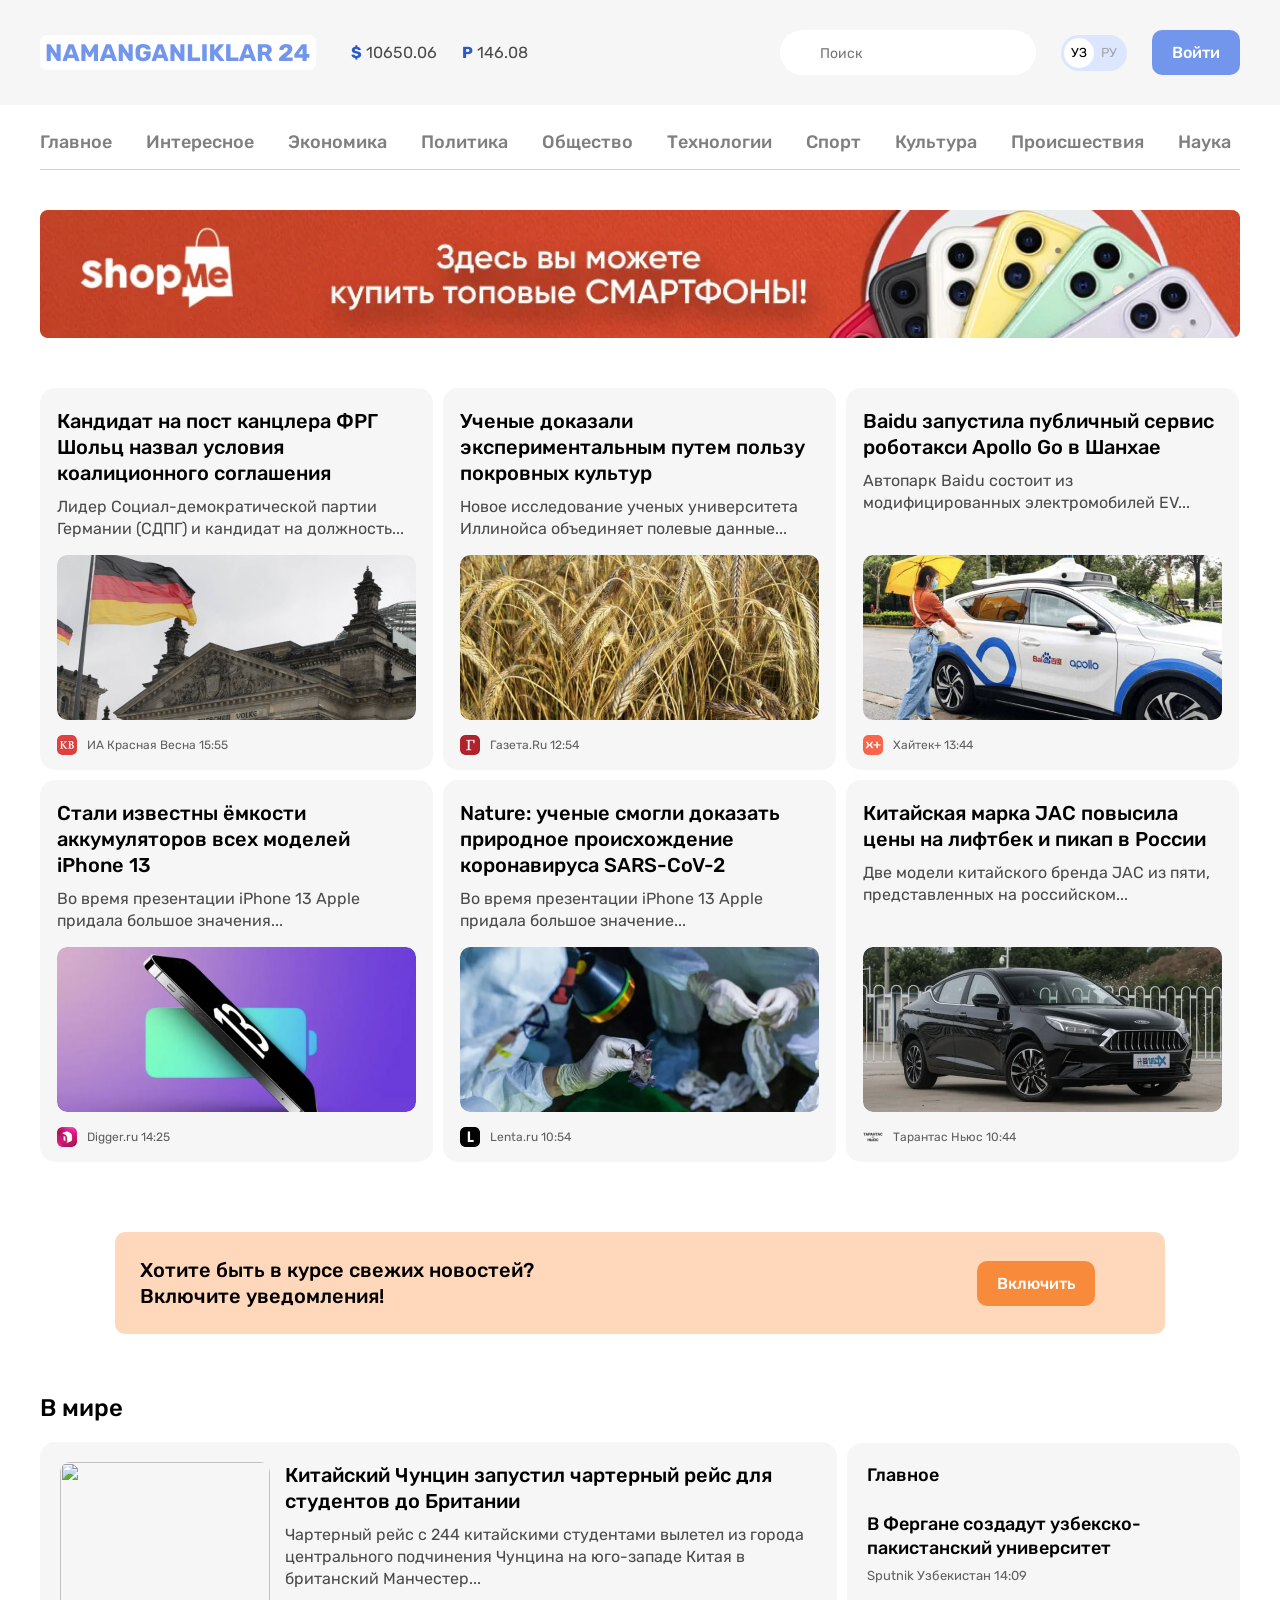
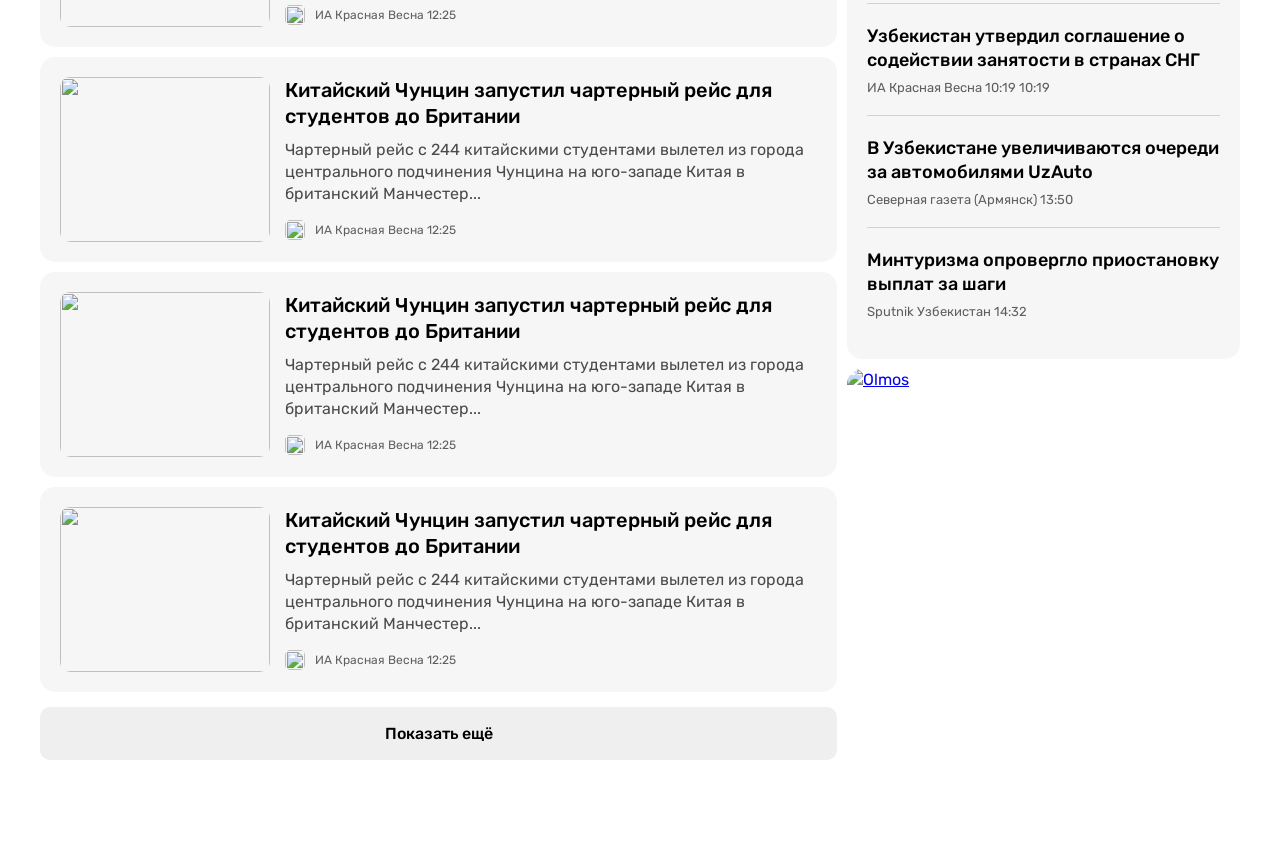
==== index.html @ 5cb39626 "Add nearby finish" ====
<!DOCTYPE html>
<html lang="ru">
<head>
  <meta charset="UTF-8">
  <meta name="viewport" content="width=device-width, initial-scale=1.0">
  <title>NAMANGANLIKLAR-24</title>

<!-- GOOGLE FONTS -->
  <link rel="preconnect" href="https://fonts.googleapis.com">
  <link rel="preconnect" href="https://fonts.gstatic.com" crossorigin>
  <link href="https://fonts.googleapis.com/css2?family=Rubik:ital,wght@0,300..900;1,300..900&display=swap" rel="stylesheet">


<!-- STYLES -->
  <link rel="stylesheet" href="css/normalize.css">
  <link rel="stylesheet" href="css/styles.css">
</head>
<body>
  <!-- SITE-HEADER -->
  <header class="site-header">
    <!-- SITE-HEADER-TOP -->
    <div class="site-header-top">
      <div class="site-header-top-container container ">
        <!-- SITE-HEADER-LOGO -->
        <a class="site-header-logo" href="index-html">
            <img class="site-header-logo-img" src="images/logo-purple.svg" alt="N24 logo" width="264" height="28">
        </a>

        <!-- CURRENCY-RATES -->
        <ul class="currancy-rates">
            <il class="currancy-rates-item">
                <b class="currancy-rates-type">$</b>
                <span class="currancy-rates-value">10650.06</span>
            </il>
            <il class="currancy-rates-item">
                <b class="currancy-rates-type">P</b>
                <span class="currancy-rates-value">146.08</span>
            </il>
        </ul>

        <!-- GLOBAL-SEARCH-FORM -->
        <form class="gloabl-search-form" action="https://echo.htmlacademy.ru" method="GET">
          <input class="gloabl-search-form-input" type="search" name="search" placeholder="Поиск" aria-label="search" required>
        </form>

        <!-- LANG-TOGGLE -->
        <div class="lang-toggle">
            <a class="lang-toggle-link lang-toggle-link-active" href="index.html">УЗ</a>
            <a class="lang-toggle-link" href="index.html/ru">РУ</a>
        </div>

        <!-- SITE-HEADER-AUTH  -->
        <a class="button button-primary" href="#">Войти</a>
      </div>
    </div>

    <div class="container">
      <!-- SITENAV -->
      <nav class="sitenav">
        <ul class="sitenav-list">
          <li class="sitenav-item">
            <a class="sitenav-link" href="#">Главное</a>
          </li>
          <li class="sitenav-item">
            <a class="sitenav-link" href="#" >Интересное</a>
          </li>
          <li class="sitenav-item">
            <a class="sitenav-link" href="#">Экономика</a>
          </li>
          <li class="sitenav-item">
            <a class="sitenav-link" href="#">Политика</a>
          </li>
          <li class="sitenav-item">
            <a class="sitenav-link" href="#">Общество</a>
          </li>
          <li class="sitenav-item">
            <a class="sitenav-link" href="#">Технологии</a>
          </li>
          <li class="sitenav-item">
            <a class="sitenav-link" href="#">Спорт</a>
          </li>
          <li class="sitenav-item">
            <a class="sitenav-link" href="#">Культура</a>
          </li>
          <li class="sitenav-item">
            <a class="sitenav-link" href="#">Происшествия</a>
          </li>
          <li class="sitenav-item">
            <a class="sitenav-link" href="#">Наука</a>
          </li>
        </ul>
      </nav>

      <!-- SITE-HEADER-BANNER -->
      <aside>
        <a class="site-header-banner-link" href="https://olcha.uz" target="_blank">
          <img class="site-header-banner-img" src="images/shopme-banner.jpg" alt="ShopMe banner" width="1200" height="128" srcset="images/shopme-banner.jpg 1x, images/shopme-banner@2x.jpg 2x">
        </a>
      </aside>
    </div>
  </header>

  <!-- MAIN CONTENT -->
  <main class="main-content">
    <div class="container">
      <!-- <h1>Namanganliklar24-сайт новостей</h1> -->

      <!-- TOP-NEWS -->
      <section class="top-news">
      <!-- <h2> топ новосеи </h2> -->
      <!-- NEWS-GRID -->
      <div class="news-grid">
        <!-- NEWS-GRID-ITEM -->
        <article class="news-grid-item article-card">
          <h3 class="article-card-title">
            <a class="article-card-link" href="#"> Кандидат на пост канцлера ФРГ Шольц назвал условия коалиционного соглашения
            </a>
          </h3>
          <p class="article-card-text">Лидер Социал-демократической партии Германии (СДПГ) и кандидат на должность...</p>
          <img class="article-card-img" src="images/germany.jpg" alt="Кандидат на пост канцлера ФРГ Шольц назвал условия коалиционного соглашения" width="360" height="165" srcset="images/germany.jpg 1x, images/germany@2x.jpg 2x">
          <footer class="article-card-footer">
            <img class="article-card-source-icon" src="images/krasnaya-vesna.jpg" alt="" width="20" height="20" srcset="images/krasnaya-vesna.jpg 1x, images/krasnaya-vesna@2x.jpg 2x">
            <div class="article-card-source-time">
              <span class="article-card-source">ИА Красная Весна </span>
              <time datetime="2024-08-17T15:55:00">15:55</time>
            </div>
          </footer>
        </article>
        <!-- NEWS-GRID-ITEM -->
        <article class="news-grid-item article-card">
          <h3 class="article-card-title">
            <a class="article-card-link" href="#"> Ученые доказали экспериментальным путем пользу покровных культур
            </a>
          </h3>
          <p class="article-card-text">Новое исследование ученых университета Иллинойса объединяет полевые данные... </p>
          <img class="article-card-img" src="images/wheat.jpg" alt="Ученые доказали экспериментальным путем пользу покровных культур" width="360" height="165" srcset="images/wheat.jpg 1x, images/wheat@2x.jpg 2x">
          <footer class="article-card-footer">
            <img class="article-card-source-icon" src="images/gazetaru.jpg" alt="" width="20" height="20" srcset="images/gazetaru.jpg 1x, images/gazetaru@2x.jpg 2x">
            <div class="article-card-source-time">
              <span class="article-card-source">Газета.Ru</span>
              <time datetime="2024-08-17T12:54:00">12:54</time>
            </div>
          </footer>
        </article>
        <!-- NEWS-GRID-ITEM -->
        <article class="news-grid-item article-card">
          <h3 class="article-card-title">
            <a class="article-card-link" href="#"> Baidu запустила публичный сервис роботакси Apollo Go в Шанхае
            </a>
          </h3>
          <p class="article-card-text">Автопарк Baidu состоит из модифицированных электромобилей EV... </p>
          <img class="article-card-img" src="images/baidu.jpg" alt="Baidu запустила публичный сервис роботакси Apollo Go в Шанхае" width="360" height="165" srcset="images/baidu.jpg 1x, images/baidu@2x.jpg 2x">
          <footer class="article-card-footer">
            <img class="article-card-source-icon" src="images/hitech-plus.jpg" alt="" width="20" height="20" srcset="images/hitech-plus.jpg 1x, images/hitech-plus@2x.jpg 2x">
            <div class="article-card-source-time">
              <span class="article-card-source">Хайтек+</span>
              <time datetime="2024-08-17T13:44:00">13:44</time>
            </div>
          </footer>
        </article>
        <!-- NEWS-GRID-ITEM -->
        <article class="news-grid-item article-card">
          <h3 class="article-card-title">
            <a class="article-card-link" href="#"> Стали известны ёмкости аккумуляторов всех моделей iPhone 13
            </a>
          </h3>
          <p class="article-card-text">Во время презентации iPhone 13 Apple придала большое значения...</p>
          <img class="article-card-img" src="images/iphone-13.jpg" alt="Стали известны ёмкости аккумуляторов всех моделей iPhone 13" width="360" height="165" srcset="images/iphone-13.jpg 1x, images/iphone-13@2x.jpg 2x">
          <footer class="article-card-footer">
            <img class="article-card-source-icon" src="images/digger-logo.jpg" alt="" width="20" height="20" srcset="images/digger-logo.jpg 1x, images/digger-logo@2x.jpg 2x">
            <div class="article-card-source-time">
              <span class="article-card-source">Digger.ru </span>
              <time datetime="2024-08-17T14:25:00">14:25</time>
            </div>
          </footer>
        </article>
        <article class="news-grid-item article-card">
          <h3 class="article-card-title">
            <a class="article-card-link" href="#"> Nature: ученые смогли доказать природное происхождение коронавируса SARS-CoV-2
            </a>
          </h3>
          <p class="article-card-text">Во время презентации iPhone 13 Apple придала большое значение...</p>
          <img class="article-card-img" src="images/sars-cov-2.jpg" alt=" Nature: ученые смогли доказать природное происхождение коронавируса SARS-CoV-2" width="360" height="165" srcset="images/sars-cov-2.jpg 1x, images/sars-cov-2@2x.jpg 2x">
          <footer class="article-card-footer">
            <img class="article-card-source-icon" src="images/lenta.jpg" alt="" width="20" height="20" srcset="images/lenta.jpg 1x, images/lenta@2x.jpg 2x">
            <div class="article-card-source-time">
              <span class="article-card-source">Lenta.ru </span>
              <time datetime="2024-08-17T10:54:00">10:54</time>
            </div>
          </footer>
        </article>
        <article class="news-grid-item article-card">
          <h3 class="article-card-title">
            <a class="article-card-link" href="#"> Китайская марка JAC повысила цены на лифтбек и пикап в России
            </a>
          </h3>
          <p class="article-card-text">Две модели китайского бренда JAC из пяти, представленных на российском...</p>
          <img class="article-card-img" src="images/jac.jpg" alt="Китайская марка JAC повысила цены на лифтбек и пикап в России" width="360" height="165" srcset="images/jac.jpg 1x, images/jac@2x.jpg 2x">
          <footer class="article-card-footer">
            <img class="article-card-source-icon" src="images/tarantas-news.png" alt="" width="20" height="20" srcset="images/tarantas-news.png 1x, images/tarantas-news@2x.png 2x">
            <div class="article-card-source-time">
              <span class="article-card-source">Тарантас Ньюс </span>
              <time datetime="2024-08-17T10:44:00">10:44</time>
            </div>
          </footer>
        </article>
      </div>
      </section>

      <!-- NOTIFICATION-CTA -->
      <section class="notification-cta">
        <div class="notification-cta-text">Хотите быть в курсе свежих новостей?
          <br>Включите уведомления!
        </div>
        <button class="button button-orange" type="button">Включить</button>
      </section>

      <div class="layout-2-1">
        <div class="layout-2-1-main">
          <section class="global-news">
            <h2 class="global-news-heading">В мире</h2>
            <!-- NEWS-LIST  -->
            <div class="news-list">
              <div class="news-list-item artical-card-horizontal">
                <img class="artical-card-horzontal-img" src="https://via.placeholder.com/210x165" alt="" width="210" height="165">
                <div class="artical-card-horizontal-content">
                  <h3 class="artical-card-horizontal-title">
                    <a class="artical-card-horizontal-link" href="">Китайский Чунцин запустил чартерный рейс для студентов до Британии</a>
                  </h3>
                  <p class="artical-card-horizontal-text">Чартерный рейс с 244 китайскими студентами вылетел из города центрального подчинения Чунцина на юго-западе Китая в британский Манчестер...</p>
                  <footer class="article-card-horizontal-footer">
                    <img class="article-card-horizontal-source-icon" src="https://via.placeholder.com/20" alt="" width="20" height="20">
                    <div class="article-card-horizontal-source-time">
                      <span class="article-card-horizontal-source">ИА Красная Весна</span>
                      <time datetime="2024-08-17T12:25:00">12:25</time>
                    </div>
                  </footer>
                </div>
              </div>
              <div class="news-list-item artical-card-horizontal">
                <img class="artical-card-horzontal-img" src="https://via.placeholder.com/210x165" alt="" width="210" height="165">
                <div class="artical-card-horizontal-content">
                  <h3 class="artical-card-horizontal-title">
                    <a class="artical-card-horizontal-link" href="">Китайский Чунцин запустил чартерный рейс для студентов до Британии</a>
                  </h3>
                  <p class="artical-card-horizontal-text">Чартерный рейс с 244 китайскими студентами вылетел из города центрального подчинения Чунцина на юго-западе Китая в британский Манчестер...</p>
                  <footer class="article-card-horizontal-footer">
                    <img class="article-card-horizontal-source-icon" src="https://via.placeholder.com/20" alt="" width="20" height="20">
                    <div class="article-card-horizontal-source-time">
                      <span class="article-card-horizontal-source">ИА Красная Весна</span>
                      <time datetime="2024-08-17T12:25:00">12:25</time>
                    </div>
                  </footer>
                </div>
              </div>
              <div class="news-list-item artical-card-horizontal">
                <img class="artical-card-horzontal-img" src="https://via.placeholder.com/210x165" alt="" width="210" height="165">
                <div class="artical-card-horizontal-content">
                  <h3 class="artical-card-horizontal-title">
                    <a class="artical-card-horizontal-link" href="">Китайский Чунцин запустил чартерный рейс для студентов до Британии</a>
                  </h3>
                  <p class="artical-card-horizontal-text">Чартерный рейс с 244 китайскими студентами вылетел из города центрального подчинения Чунцина на юго-западе Китая в британский Манчестер...</p>
                  <footer class="article-card-horizontal-footer">
                    <img class="article-card-horizontal-source-icon" src="https://via.placeholder.com/20" alt="" width="20" height="20">
                    <div class="article-card-horizontal-source-time">
                      <span class="article-card-horizontal-source">ИА Красная Весна</span>
                      <time datetime="2024-08-17T12:25:00">12:25</time>
                    </div>
                  </footer>
                </div>
              </div>
              <div class="news-list-item artical-card-horizontal">
                <img class="artical-card-horzontal-img" src="https://via.placeholder.com/210x165" alt="" width="210" height="165">
                <div class="artical-card-horizontal-content">
                  <h3 class="artical-card-horizontal-title">
                    <a class="artical-card-horizontal-link" href="">Китайский Чунцин запустил чартерный рейс для студентов до Британии</a>
                  </h3>
                  <p class="artical-card-horizontal-text">Чартерный рейс с 244 китайскими студентами вылетел из города центрального подчинения Чунцина на юго-западе Китая в британский Манчестер...</p>
                  <footer class="article-card-horizontal-footer">
                    <img class="article-card-horizontal-source-icon" src="https://via.placeholder.com/20" alt="" width="20" height="20">
                    <div class="article-card-horizontal-source-time">
                      <span class="article-card-horizontal-source">ИА Красная Весна</span>
                      <time datetime="2024-08-17T12:25:00">12:25</time>
                    </div>
                  </footer>
                </div>
              </div>
            </div>

              <button class="news-list-more-button button button-block" type="button">Показать ещё</button>
          </section>
        </div>

        <div class="layout-2-1-sidebar">
          <section class="layout-2-1-sidebar-item  sidebar-news-card">
            <h2 class="siedebar-news-card-heading"> Главное </h2>
            <ul class="sidebar-news-card-list">
              <li class="sidebar-news-card-item">
                <h3 class="sidebar-news-card-title">
                  <a class="sidebar-news-card-link" href="#" >В Фергане создадут узбекско-пакистанский университет</a>
                </h3>
                <div class="sidebar-news-card-source-time">
                  <span class="sidebar-news-card-source">Sputnik Узбекистан</span>
                  <time datetime="2024-08-17T14:09:00">14:09</time>
                </div>
              </li>
              <li class="sidebar-news-card-item">
                <h3 class="sidebar-news-card-title">
                  <a class="sidebar-news-card-link" href="#" >Узбекистан утвердил соглашение о содействии занятости в странах СНГ</a>
                </h3>
                <div class="sidebar-news-card-source-time">
                  <span class="sidebar-news-card-source">ИА Красная Весна 10:19</span>
                  <time datetime="2024-08-17T10:19:00"> 10:19</time>
                </div>
              </li>
              <li class="sidebar-news-card-item">
                <h3 class="sidebar-news-card-title">
                  <a class="sidebar-news-card-link" href="#" >В Узбекистане увеличиваются очереди за автомобилями UzAuto</a>
                </h3>
                <div class="sidebar-news-card-source-time">
                  <span class="sidebar-news-card-source">Северная газета (Армянск)</span>
                  <time datetime="2024-08-17T13:50:00">13:50</time>
                </div>
              </li>
              <li class="sidebar-news-card-item">
                <h3 class="sidebar-news-card-title">
                  <a class="sidebar-news-card-link" href="#" >Минтуризма опровергло приостановку выплат за шаги</a>
                </h3>
                <div class="sidebar-news-card-source-time">
                  <span class="sidebar-news-card-source">Sputnik Узбекистан</span>
                  <time datetime="2024-08-17T14:32:00"> 14:32</time>
                </div>
              </li>
            </ul>
          </section>

          <aside class="layout-2-1-sidebar-item sidebar-ad">
            <a class="sidebar-ad-link" href="#" target="_blank">
              <img class="sidebar-ad-img" src="https://via.placeholder.com/393/338" alt="Olmos" width="393" height="338">
            </a>
          </aside>
        </div>
      </div>
    </div>
  </main>

      <!-- FOOTER -->
      <!--  <section class="footer" id="footer">
        <div class="footer-section container">
          <h1 class="footer-logo">NAMANGANLIKLAR 24</h1>
          <div class="footer-contant">
            <h4 class="footer-text">
              Воспроизводство, копирование, использование информации с сайта «NAMANGANLIKLAR24.UZ» возможно только с предварительного письменного разрешения редакции.
            </h4>
            <div class="footer-lists">
              <ul class="footer-list">
                <li class="footer-list-item">Информация о сайте</li>
                <li class="footer-list-item">Напишите нам</li>
                <li class="footer-list-item">Реклама</li>
                <li class="footer-list-item">Прислать новость</li>
              </ul>
              <ul class="footer-list">
                <li class="footer-list-item">Использование материалов</li>
                <li class="footer-list-item">Темы дня</li>
                <li class="footer-list-item">Наша команда</li>
              </ul>
            </div>
          </div>
          <div class="footer-bottom">
            <h3 class="footer-bootom-text">
              Наши <br> социальные сети
            </h3>
            <ul class="footer-socials">
              <li class="footer-social">
                <a href="https://facebook.com" target="_blank">
                  <svg xmlns="http://www.w3.org/2000/svg" width="25" height="25" fill="none"><g clip-path="url(#a)"><path fill="#4267B2" d="M23.62 0H1.379A1.38 1.38 0 0 0 0 1.38v22.241A1.38 1.38 0 0 0 1.38 25h22.24A1.38 1.38 0 0 0 25 23.62V1.379A1.38 1.38 0 0 0 23.62 0Z"/><path fill="#fff" d="M17.26 25v-9.668h3.26l.488-3.784h-3.747v-2.41c0-1.093.303-1.838 1.87-1.838h1.987V3.924c-.345-.046-1.531-.148-2.911-.148-2.88 0-4.853 1.757-4.853 4.987v2.785h-3.247v3.784h3.248V25h3.906Z"/></g><defs><clipPath id="a"><path fill="#fff" d="M0 0h25v25H0z"/></clipPath></defs></svg>
                </a>
              </li>
              <li class="footer-social">
                <a href="">
                  <svg xmlns="http://www.w3.org/2000/svg" width="25" height="25" fill="none"><g clip-path="url(#a)"><path fill="url(#b)" d="M1.562 1.701C-.402 3.741 0 5.91 0 12.495c0 5.469-.954 10.951 4.04 12.242 1.559.4 15.376.4 16.933-.002 2.079-.537 3.77-2.223 4.002-5.164.032-.41.032-13.734-.001-14.153C24.728 2.286 22.8.48 20.259.115 19.677.03 19.56.005 16.573 0 5.976.005 3.653-.466 1.563 1.701Z"/><path fill="#fff" d="M12.498 3.27c-3.782 0-7.374-.337-8.746 3.184-.567 1.454-.484 3.343-.484 6.047 0 2.373-.076 4.603.484 6.046 1.369 3.523 4.99 3.185 8.744 3.185 3.622 0 7.356.377 8.745-3.185.567-1.469.484-3.33.484-6.046 0-3.606.199-5.934-1.55-7.682-1.77-1.771-4.166-1.55-7.681-1.55h.004Zm-.827 1.663c7.89-.012 8.894-.89 8.34 11.295-.197 4.31-3.479 3.836-7.512 3.836-7.354 0-7.566-.21-7.566-7.567 0-7.443.584-7.56 6.738-7.566v.002Zm5.754 1.532a1.107 1.107 0 1 0 0 2.215 1.107 1.107 0 0 0 0-2.215ZM12.498 7.76a4.74 4.74 0 1 0 .001 9.48 4.74 4.74 0 0 0-.001-9.48Zm0 1.664c4.068 0 4.073 6.154 0 6.154-4.067 0-4.073-6.154 0-6.154Z"/></g><defs><linearGradient id="b" x1="1.61" x2="24.845" y1="23.403" y2="3.294" gradientUnits="userSpaceOnUse"><stop stop-color="#FD5"/><stop offset=".5" stop-color="#FF543E"/><stop offset="1" stop-color="#C837AB"/></linearGradient><clipPath id="a"><path fill="#fff" d="M0 0h25v25H0z"/></clipPath></defs></svg>
                </a>
              </li>
              <li class="footer-social">
                <a href="">
                  <svg xmlns="http://www.w3.org/2000/svg" width="25" height="25" fill="none"><g clip-path="url(#a)"><path fill="#039BE5" d="M12.5 25C19.404 25 25 19.404 25 12.5S19.404 0 12.5 0 0 5.596 0 12.5 5.596 25 12.5 25Z"/><path fill="#fff" d="m5.72 12.23 12.052-4.648c.56-.202 1.048.137.866.983l.002-.001-2.053 9.667c-.152.686-.559.852-1.129.53l-3.125-2.304-1.507 1.452c-.167.167-.307.308-.63.308l.222-3.18 5.791-5.233c.252-.222-.056-.347-.388-.126l-7.158 4.506-3.085-.962c-.67-.213-.684-.67.142-.993Z"/></g><defs><clipPath id="a"><path fill="#fff" d="M0 0h25v25H0z"/></clipPath></defs></svg>
                </a>
              </li>
              <li class="footer-social">
                <a href="">
                  <svg xmlns="http://www.w3.org/2000/svg" width="25" height="25" fill="none"><path fill="red" d="M24.485 6.499a3.132 3.132 0 0 0-2.203-2.204C20.325 3.76 12.5 3.76 12.5 3.76s-7.825 0-9.782.515A3.196 3.196 0 0 0 .515 6.499C0 8.455 0 12.512 0 12.512s0 4.077.515 6.013a3.133 3.133 0 0 0 2.203 2.203c1.977.536 9.782.536 9.782.536s7.825 0 9.782-.515a3.132 3.132 0 0 0 2.203-2.203C25 16.588 25 12.532 25 12.532s.02-4.077-.515-6.033Z"/><path fill="#fff" d="m10.004 16.26 6.507-3.747-6.507-3.748v7.495Z"/></svg>
                </a>
              </li>
            </ul>
          </div>
        </div>
      </section>

</body>
</html>
---- css/styles.css ----
/* GLOBAL */
* {
  box-sizing: border-box;
}

html {
  height: 100%;
  scroll-behavior: smooth;
}

body {
  display: flex;
  flex-direction: column;
  height: 100%;
  padding: 0;
  margin: 0;
  font-family: "Rubik", "Open-sans", "Arial", sans-serif;
  font-size: 16px;
  line-height: 22px;
  background-color: #fff;
  color: #4a4a4c;
}

img {
  max-width: 100%;
  height: auto;
}

/* OUTLINE STYLES */
*:focus {
  outline: 2px dashed #7296ec;
  outline-offset: 3px;
}

/*  butTON */
.button {
  display: inline-block;
  padding: 13px 20px;
  border: 0;
  border-radius: 10px;
  font-size: 16px;
  line-height: normal;
  font-weight: 500;
  text-decoration: none;
  text-align: center;
  cursor: pointer;
}

.button:hover {
  opacity: 0.8;
}

.button:active {
  opacity: 0.6;
}

.button-block {
  display: block;
  width: 100%;
}

.button-primary {
  background-color: #7296ec;
  color: #fff;
}

.button-orange {
  background-color: #f78b3b;
  color: #fff;
}


.container {
  width: 100%;
  max-width: 1240px;
  padding-left: 20px;
  padding-right: 20px;
  margin-left: auto;
  margin-right: auto;
}

/* SITE-HEADER */
/* SITE-HEADER-TOP */
.site-header-top {
  padding-top: 30px;
  padding-bottom: 30px;
  background-color: #f6f6f6;
  margin-bottom: 10px;
}
.site-header-top-container {
  display: flex;
  align-items: center;
}
.site-header-logo {
  display: flex;
  padding: 8px 6px;
  margin-right: 35px;
  border-radius: 7px;
  background-color: #fff;
}

.site-header-logo:hover {
  opacity: 0.8;
}

.site-header-logo:active {
  opacity: 0.6;
}


/* CURRANCY-RATES */
.currancy-rates {
  display: flex;
  align-items: center;
  padding: 0;
  margin: 0;
  margin-right: auto;
  list-style: none;
}
.currancy-rates-item:not(:last-child) {
  margin-right: 25px;
}
.currancy-rates-type {
  color: #2959ce;
}

/* GLOBAL-SEARCH-INPUT */
.gloabl-search-form {
  margin-right: 25px;
}

.gloabl-search-form-input {
  padding-top: 15px;
  padding-right: 20px;
  padding-bottom: 13px;
  padding-left: 40px;
  border: 0;
  border-radius: 60px;
  font-size: 14px;
  line-height: normal;
}

/* LANG-TOGGLE */
.lang-toggle {
  display: flex;
  padding: 3px;
  margin-right: 25px;
  border-radius: 39px;
  background-color: #dce6ff;

}
.lang-toggle-link {
  width: 30px;
  height: 30px;
  font-size: 13px;
  line-height: 30px;
  color: #a6a6a6;
  border-radius: 50%;
  text-align: center;
  text-decoration: none;
}
.lang-toggle-link-active {
  background-color: #fff;
  color: #000;
}

/* SITENAV */
.sitenav {
  padding-top: 12px;
  padding-bottom: 12px;
  border-bottom: 1px solid #d1d1d1;
  margin-bottom: 40px;
  font-size: 18px;
  font-weight: 500;
  line-height: normal;
}
.sitenav-list {
  display: flex;
  flex-wrap: wrap;
  align-items: center;
  margin: 0;
  padding: 0;
  list-style: none;
}

.sitenav-item {
  margin-top: 4px;
  margin-bottom: 4px;
}

.sitenav-item:not(:last-child) {
  margin-right: 34px;
}
.sitenav-link {
  display: block;
  color: #7f7f7f;
  text-decoration: none;
}

.sitenav-link:hover {
  color: #7296ec;
}

.sitenav-link:active {
  opacity: 0.6;
}

/* SITE-HEADER-BANNER */
.site-header-banner-link {
  display: flex;
}

/* MAIN-CONTENT */
.main-content {
  flex-grow: 1;
  padding-top: 50px;
  padding-bottom: 100px;
}


/* NEWS-GRID */
.news-grid {
  display: flex;
  flex-wrap: wrap;
  margin-left: -10px;
}

.news-grid-item {
  width: 393px;
  margin-left: 10px;
  margin-bottom: 10px;
  /* display: block; */
}

.article-card {
  display: flex;
  flex-direction: column;
  padding: 20px 17px 15px;
  border-radius: 15px;
  background-color: #f6f6f6;
}

.article-card-title {
  margin-top: 0;
  margin-bottom: 10px;
  font-size: 20px;
  font-weight: 500;
  line-height: 26px;
}

.article-card-link {
  display: inline-block;
  color: #000;
  text-decoration: none;
}

.article-card-link:hover {
  color: #7296ec;
}

.article-card-link:active {
  opacity: 0.6;
}

.article-card-text {
  margin-top: 0;
  margin-bottom: 15px;
}

.article-card-img {
  display: block;
  width: 360px;
  height: 165px;
  margin-top: auto;
  margin-bottom: 15px;
  border-radius: 10px;
  object-fit: cover;
}

.article-card-footer {
  display: flex;
  align-items: center;
}

.article-card-source-icon {
  width: 20px;
  height: 20px;
  margin-right: 10px;
  border-radius: 5px;
}

.article-card-source-time {
  font-size: 12px;
  line-height: normal;
  color: #5e5f61;
}


/* NOTIFICATION-CTA */
.notification-cta {
  display: flex;
  justify-content: space-between;
  align-items: center;
  padding: 25px 70px 25px 25px;
  margin: 60px 75px;
  border-radius: 10px;
  background-color: #ffd7ba;
}

.notification-cta-text {
  font-size: 20px;
  font-weight: 500;
  line-height: 26px;
  color: #000;
}


/* GLOBAL-NEWS */

.global-news-heading {
  margin-top: 0;
  margin-bottom: 20px;
  font-size: 24px;
  line-height: normal;
  font-weight: 500;
  color: #000;
}

.news-list {
  display: flex;
  flex-direction: column;
  margin-bottom: 15px;
}

.news-list-item:not(:last-child) {
  margin-bottom: 10px;
}

/* ARTICLE-CARD-HORIZONTAL */

.artical-card-horizontal {
  display: flex;
  align-items: flex-start;
  background-color: #f6f6f6;
  border-radius: 15px;
  padding: 20px;
}

.artical-card-horzontal-img {
  width: 210px;
  height: 165px;
  margin-right: 15px;
  border-radius: 10px;
  object-fit: cover;
}

.artical-card-horizontal-content {
  flex-grow: 1;
}

.artical-card-horizontal-title {
  margin-top: 0;
  margin-bottom: 10px;
  font-size: 20px;
  line-height: 26px;
  font-weight: 500;
}

.artical-card-horizontal-link {
  display: inline-block;
  color: #000;
  text-decoration: none;
}

.artical-card-horizontal-link:hover {
  color: #7296ec;
}

.artical-card-horizontal-link:active {
  opacity: 0.6;
}

.artical-card-horizontal-text {
  margin-top: 0;
  margin-bottom: 15px;
  font-size: 16px;
  line-height: 22px;
}

.article-card-horizontal-footer {
  display: flex;
  align-items: center;
}

.article-card-horizontal-source-icon {
  width: 20px;
  height: 20px;
  margin-right: 10px;
  border-radius: 5px;
  object-fit: cover;
}

.article-card-horizontal-source-time {
  font-size: 12px;
  line-height: normal;
  color: #5e5f61;
}

.news-list-more-button {
  padding: 17px;
}


/* LAYOUT */
.layout-2-1 {
display: flex;
align-items: flex-start;
}

.layout-2-1-main {
  width: 797px;
  margin-right: 10px;
}

.layout-2-1-sidebar {
  width: 393px;
  margin-top: 49px;
}

.layout-2-1-sidebar-item:not(:last-child) {
  margin-bottom: 10px;
}

/* SIBEBAR-NEWS-CARD */
.sidebar-news-card {
  padding: 20px;
  border-radius: 15px;
  background-color: #f6f6f6;
  color: #000;

  /* width: 393px; */
}

.siedebar-news-card-heading {
  margin-top: 0;
  margin-bottom: 25px;
  font-size: 18px;
  font-weight: 500;
  line-height: 24px;
}

.sidebar-news-card-list {
  padding: 0;
  margin: 0;
  list-style: none;
}

.sidebar-news-card-item {
  padding-bottom: 20px;
  margin-bottom: 20px;
}

.sidebar-news-card-item:first-child {
  padding-top: 0;
}

.sidebar-news-card-item:last-child {
  padding-bottom: 0;
}

.sidebar-news-card-item:not(:last-child) {
  border-bottom: 1px solid #d2d2d2;
}

.sidebar-news-card-title {
  margin-top: 0;
  margin-bottom: 8px;
  font-size: 18px;
  font-weight: 500;
  line-height: 24px;
}

.sidebar-news-card-link {
  display: inline-block;
  color: #000;
  text-decoration: none;
}

.sidebar-news-card-link:hover {
  color: #7296ec;
}

.sidebar-news-card-link:active {
  opacity: 0.6;
}

.sidebar-news-card-source-time {
  font-size: 13px;
  line-height: normal;
  color: #5e5f61;
  /* margin: 0; */
}

/* SIDEBAR-AD */
.sidebar-ad-link {
  display: flex;
}

.sidebar-ad-img {
  width: 393px;
  height: 338px;
  object-fit: cover;
  border-radius: 15px;
}











/* WORLD-INFORMATION */
.world-information-wrapper {
  margin-bottom: 100px;
}

.world-information-wrapper {
  display: flex;
  flex-wrap: wrap;
}




.world-information {
  /* margin-right: 10px; */
  display: flex;
  margin-bottom: 17px;
}










.main-world-list-paragraph {

}

.main-advertising-photo {
  border-radius: 15px;
}

/* FOOTER */
.footer {
  background-color: #7297ef;
}

.footer-section {
  width: 998px;
  color: #fff;
  padding-top: 40px;
  padding-bottom: 40px;
}

.footer-logo {
  font-size: 24px;
  font-weight: bold;
  margin-bottom: 15px;
}

.footer-contant{
  display: flex;
  justify-content: space-between;
  padding-bottom: 30px;
  margin-bottom: 20px;
  border-bottom: 1px solid #cecece;
}

.footer-text {
  font-size: 12px;
  line-height: 1.6;
  width: 229px;
  font-weight: 100;
  margin: 0;
}

.footer-lists {
  display: flex;
  margin: 0;
  padding: 0;
}

.footer-list {
  list-style: none;
  font-size: 16px;
  font-weight: 500;
  margin-top: 0;
  margin-bottom: 0;
  margin-right: 91px;
  padding: 0;
}

.footer-list:last-child {
  margin: 0;
}

.footer-list-item:not(:last-child) {
  margin-bottom: 20px;
}

.footer-bottom {
  display: flex;
  justify-content: space-between;
}

.footer-bootom-text {
  font-size: 18px;
  line-height: 1.3;
  font-weight: 500;
  margin: 0;
}

.footer-socials {
  list-style: none;
  display: flex;
  padding: 0;
  margin: 0;
}

.footer-social:not(:last-child) {
  margin-right: 25px;
}
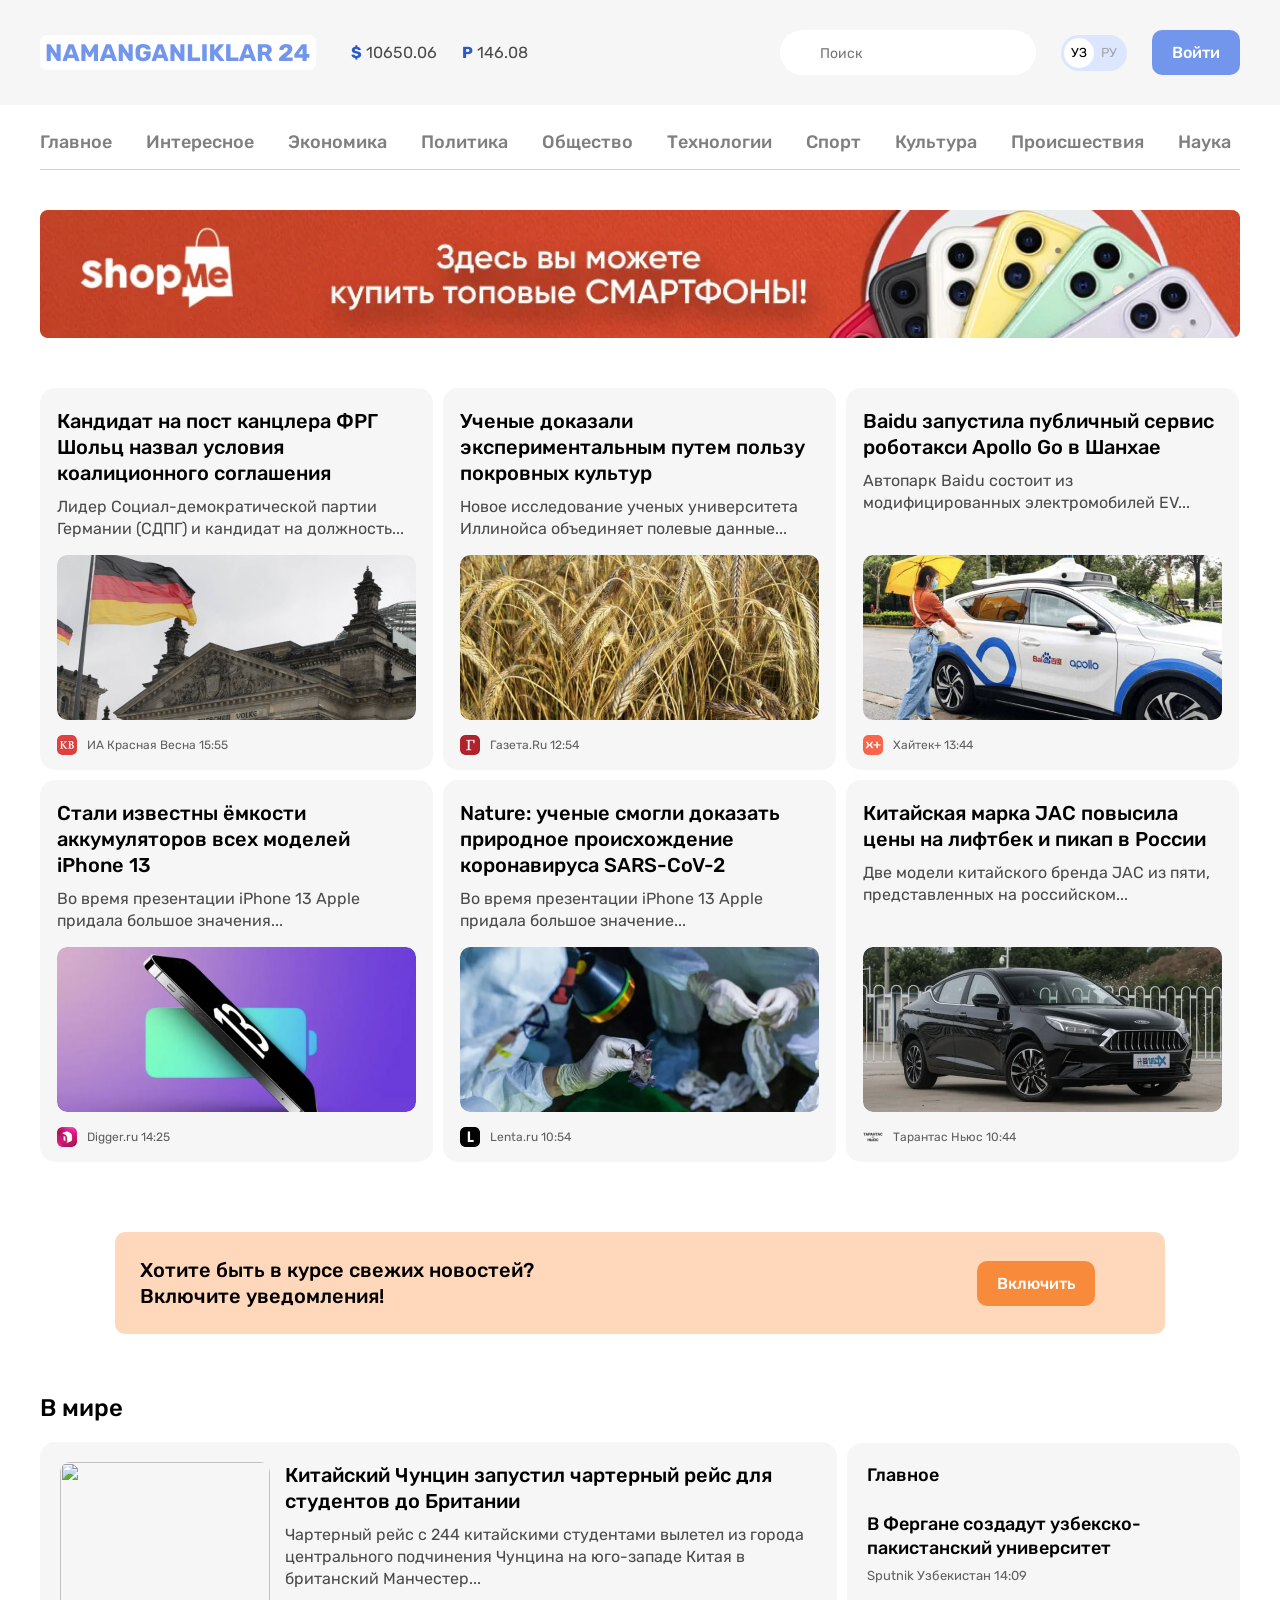
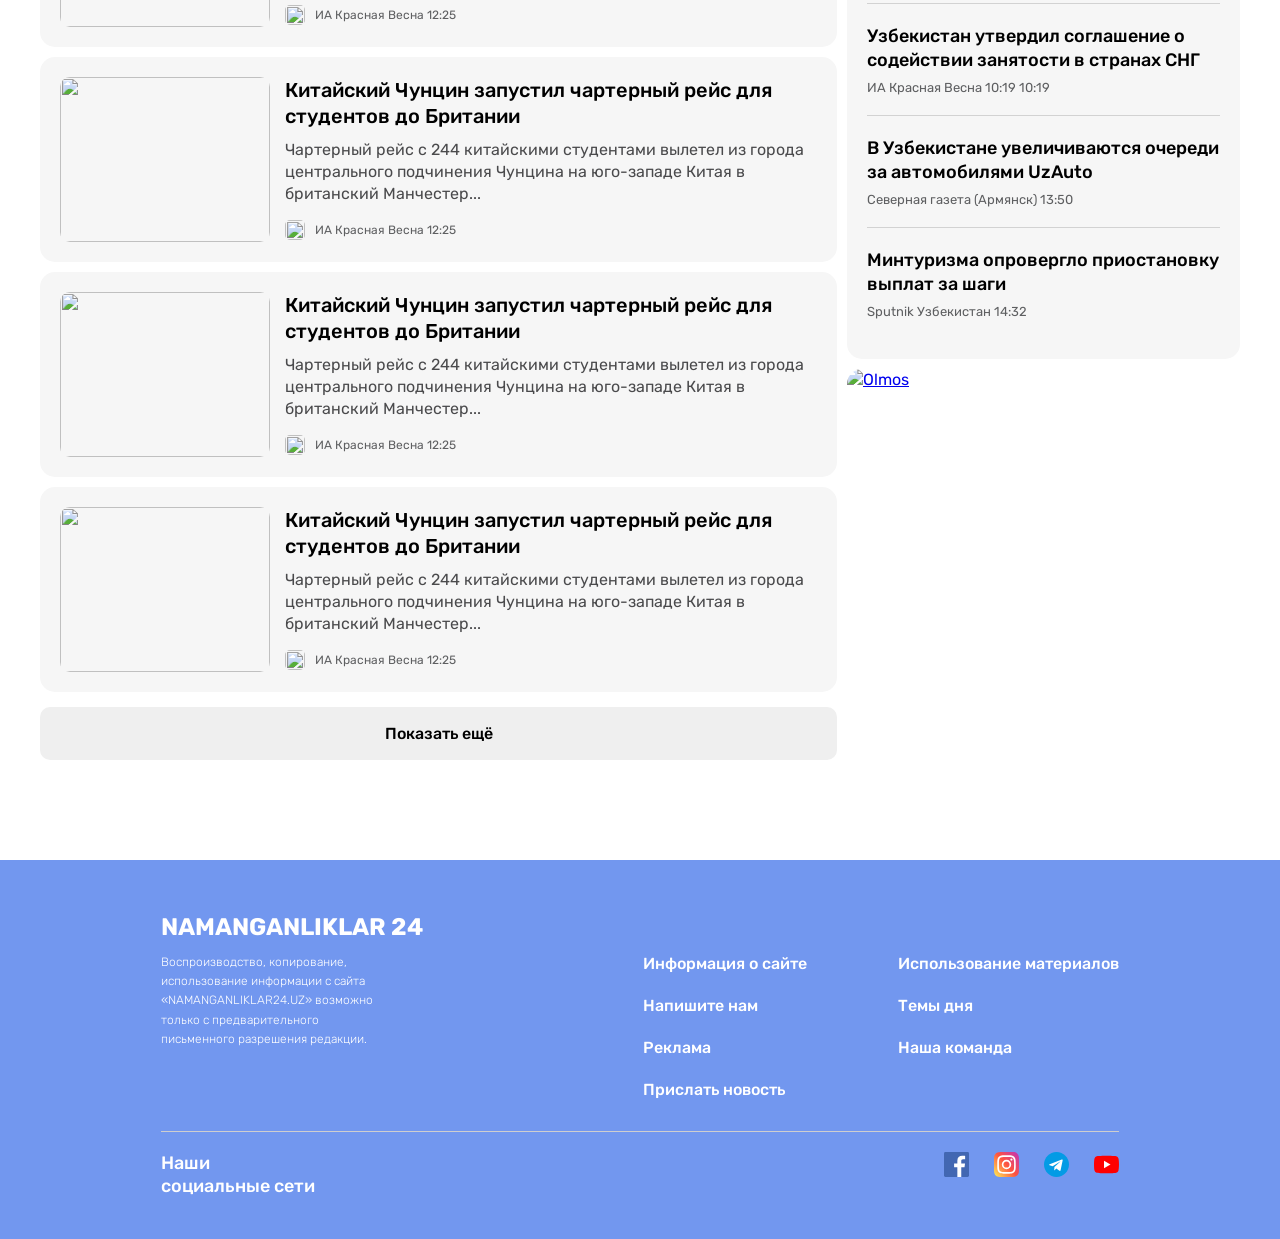
==== commit be6d379f: "Add footer demo" ====
--- a/index.html
+++ b/index.html
@@ -345,7 +345,7 @@
   </main>
 
       <!-- FOOTER -->
-      <!--  <section class="footer" id="footer">
+      <section class="footer" id="footer">
         <div class="footer-section container">
           <h1 class="footer-logo">NAMANGANLIKLAR 24</h1>
           <div class="footer-contant">
--- a/css/styles.css
+++ b/css/styles.css
@@ -316,7 +316,6 @@
 
 
 /* GLOBAL-NEWS */
-
 .global-news-heading {
   margin-top: 0;
   margin-bottom: 20px;
@@ -337,7 +336,6 @@
 }
 
 /* ARTICLE-CARD-HORIZONTAL */
-
 .artical-card-horizontal {
   display: flex;
   align-items: flex-start;
@@ -437,8 +435,6 @@
   border-radius: 15px;
   background-color: #f6f6f6;
   color: #000;
-
-  /* width: 393px; */
 }
 
 .siedebar-news-card-heading {
@@ -523,42 +519,6 @@
 
 
 
-/* WORLD-INFORMATION */
-.world-information-wrapper {
-  margin-bottom: 100px;
-}
-
-.world-information-wrapper {
-  display: flex;
-  flex-wrap: wrap;
-}
-
-
-
-
-.world-information {
-  /* margin-right: 10px; */
-  display: flex;
-  margin-bottom: 17px;
-}
-
-
-
-
-
-
-
-
-
-
-.main-world-list-paragraph {
-
-}
-
-.main-advertising-photo {
-  border-radius: 15px;
-}
-
 /* FOOTER */
 .footer {
   background-color: #7297ef;
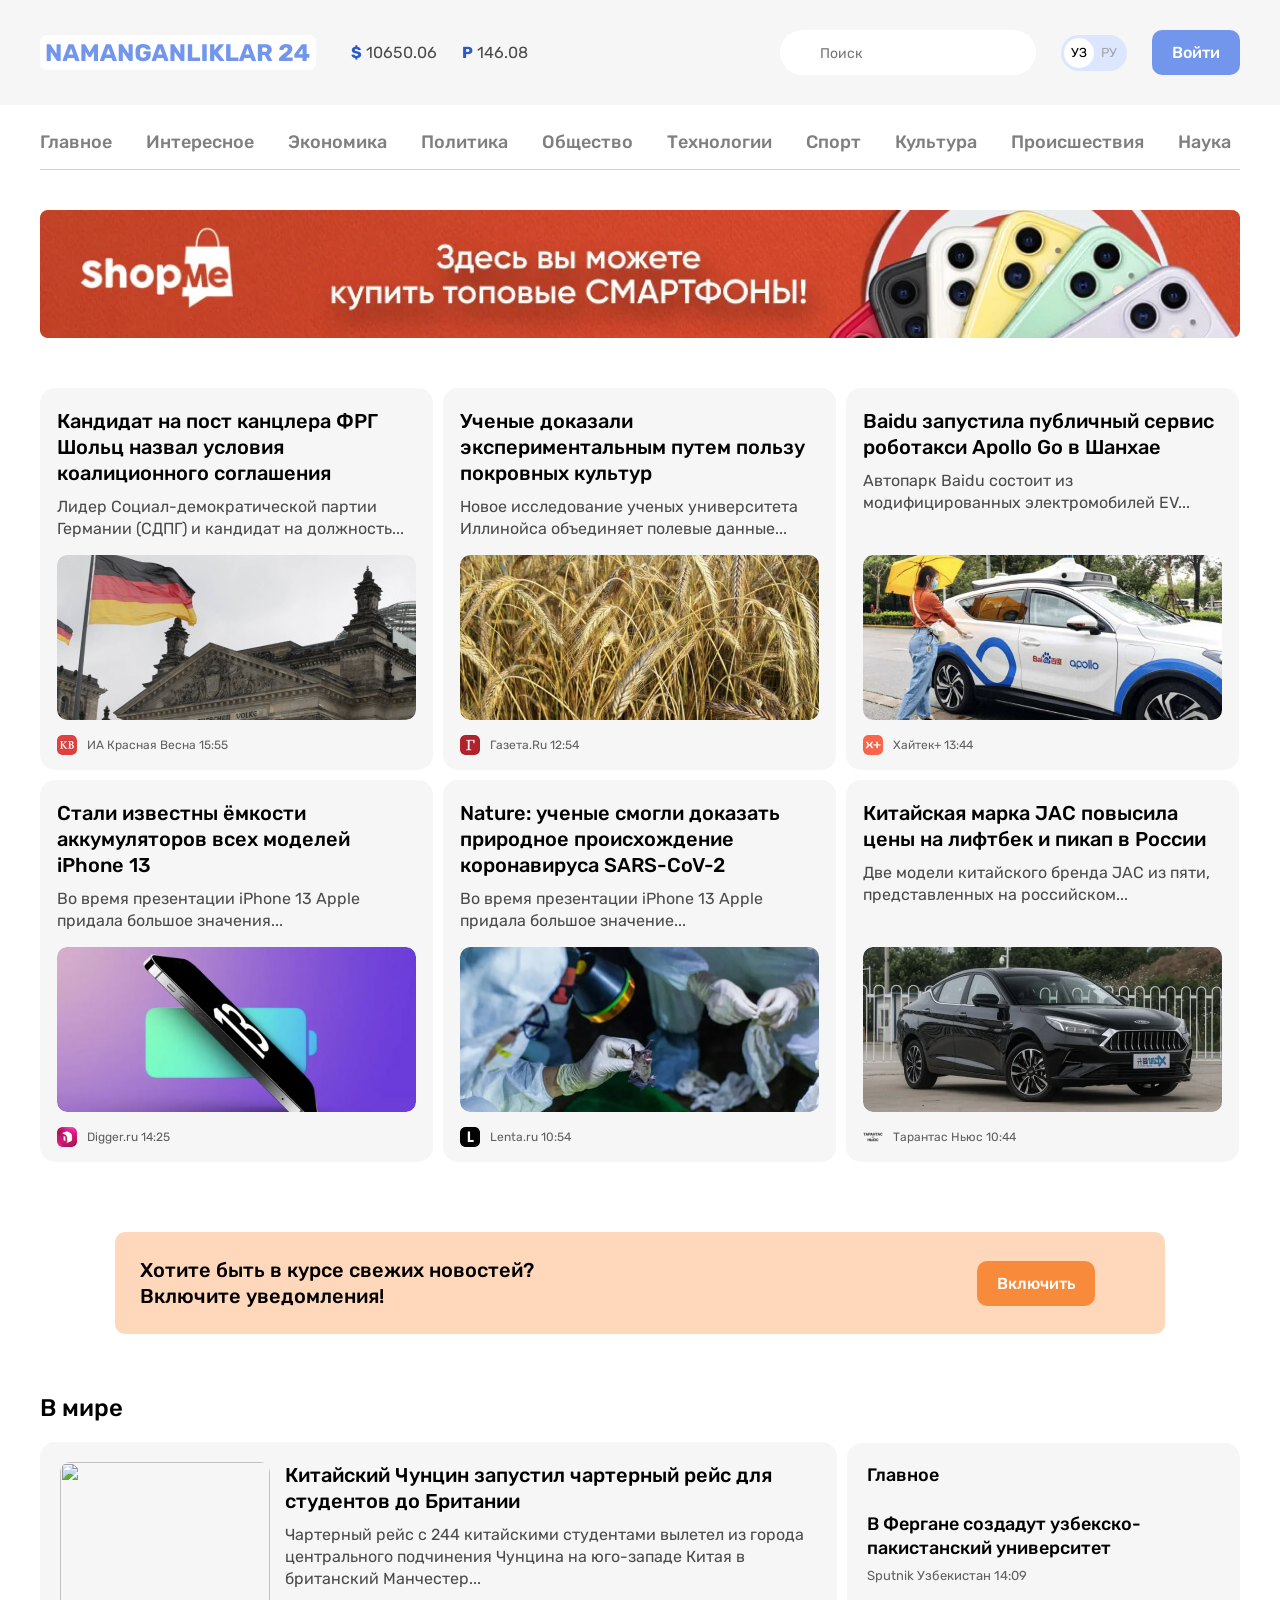
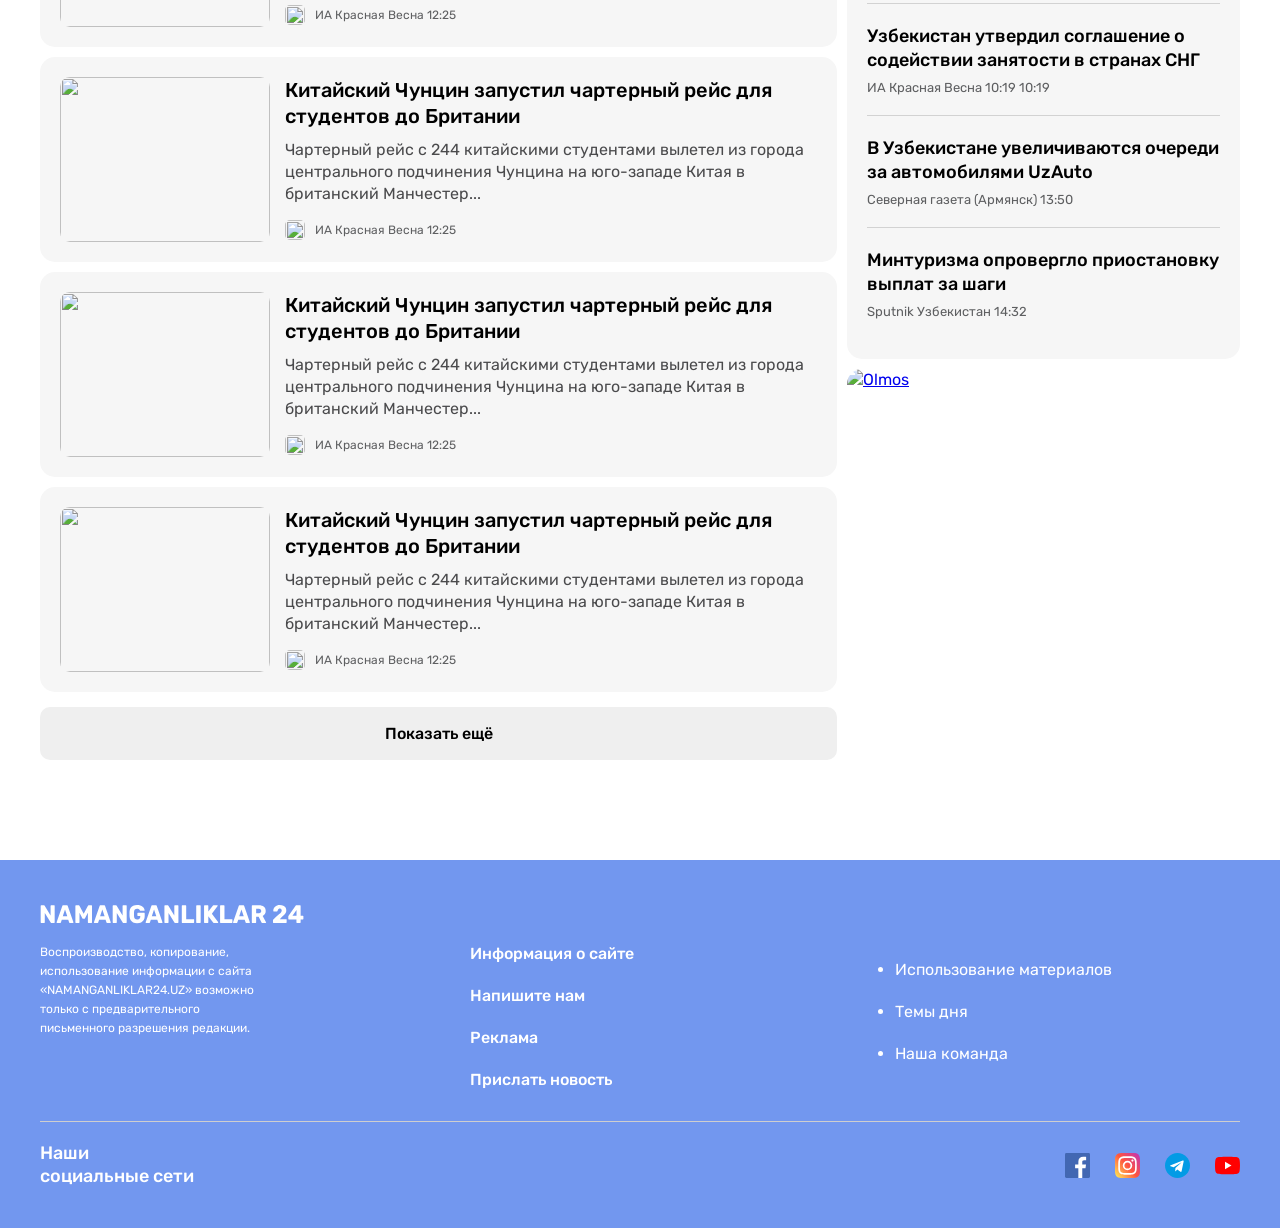
==== commit 47e2305b: "Add site-footer" ====
--- a/index.html
+++ b/index.html
@@ -344,57 +344,76 @@
     </div>
   </main>
 
-      <!-- FOOTER -->
-      <section class="footer" id="footer">
-        <div class="footer-section container">
-          <h1 class="footer-logo">NAMANGANLIKLAR 24</h1>
-          <div class="footer-contant">
-            <h4 class="footer-text">
-              Воспроизводство, копирование, использование информации с сайта «NAMANGANLIKLAR24.UZ» возможно только с предварительного письменного разрешения редакции.
-            </h4>
-            <div class="footer-lists">
-              <ul class="footer-list">
-                <li class="footer-list-item">Информация о сайте</li>
-                <li class="footer-list-item">Напишите нам</li>
-                <li class="footer-list-item">Реклама</li>
-                <li class="footer-list-item">Прислать новость</li>
-              </ul>
-              <ul class="footer-list">
-                <li class="footer-list-item">Использование материалов</li>
-                <li class="footer-list-item">Темы дня</li>
-                <li class="footer-list-item">Наша команда</li>
-              </ul>
-            </div>
-          </div>
-          <div class="footer-bottom">
-            <h3 class="footer-bootom-text">
-              Наши <br> социальные сети
-            </h3>
-            <ul class="footer-socials">
-              <li class="footer-social">
-                <a href="https://facebook.com" target="_blank">
-                  <svg xmlns="http://www.w3.org/2000/svg" width="25" height="25" fill="none"><g clip-path="url(#a)"><path fill="#4267B2" d="M23.62 0H1.379A1.38 1.38 0 0 0 0 1.38v22.241A1.38 1.38 0 0 0 1.38 25h22.24A1.38 1.38 0 0 0 25 23.62V1.379A1.38 1.38 0 0 0 23.62 0Z"/><path fill="#fff" d="M17.26 25v-9.668h3.26l.488-3.784h-3.747v-2.41c0-1.093.303-1.838 1.87-1.838h1.987V3.924c-.345-.046-1.531-.148-2.911-.148-2.88 0-4.853 1.757-4.853 4.987v2.785h-3.247v3.784h3.248V25h3.906Z"/></g><defs><clipPath id="a"><path fill="#fff" d="M0 0h25v25H0z"/></clipPath></defs></svg>
-                </a>
-              </li>
-              <li class="footer-social">
-                <a href="">
-                  <svg xmlns="http://www.w3.org/2000/svg" width="25" height="25" fill="none"><g clip-path="url(#a)"><path fill="url(#b)" d="M1.562 1.701C-.402 3.741 0 5.91 0 12.495c0 5.469-.954 10.951 4.04 12.242 1.559.4 15.376.4 16.933-.002 2.079-.537 3.77-2.223 4.002-5.164.032-.41.032-13.734-.001-14.153C24.728 2.286 22.8.48 20.259.115 19.677.03 19.56.005 16.573 0 5.976.005 3.653-.466 1.563 1.701Z"/><path fill="#fff" d="M12.498 3.27c-3.782 0-7.374-.337-8.746 3.184-.567 1.454-.484 3.343-.484 6.047 0 2.373-.076 4.603.484 6.046 1.369 3.523 4.99 3.185 8.744 3.185 3.622 0 7.356.377 8.745-3.185.567-1.469.484-3.33.484-6.046 0-3.606.199-5.934-1.55-7.682-1.77-1.771-4.166-1.55-7.681-1.55h.004Zm-.827 1.663c7.89-.012 8.894-.89 8.34 11.295-.197 4.31-3.479 3.836-7.512 3.836-7.354 0-7.566-.21-7.566-7.567 0-7.443.584-7.56 6.738-7.566v.002Zm5.754 1.532a1.107 1.107 0 1 0 0 2.215 1.107 1.107 0 0 0 0-2.215ZM12.498 7.76a4.74 4.74 0 1 0 .001 9.48 4.74 4.74 0 0 0-.001-9.48Zm0 1.664c4.068 0 4.073 6.154 0 6.154-4.067 0-4.073-6.154 0-6.154Z"/></g><defs><linearGradient id="b" x1="1.61" x2="24.845" y1="23.403" y2="3.294" gradientUnits="userSpaceOnUse"><stop stop-color="#FD5"/><stop offset=".5" stop-color="#FF543E"/><stop offset="1" stop-color="#C837AB"/></linearGradient><clipPath id="a"><path fill="#fff" d="M0 0h25v25H0z"/></clipPath></defs></svg>
-                </a>
-              </li>
-              <li class="footer-social">
-                <a href="">
-                  <svg xmlns="http://www.w3.org/2000/svg" width="25" height="25" fill="none"><g clip-path="url(#a)"><path fill="#039BE5" d="M12.5 25C19.404 25 25 19.404 25 12.5S19.404 0 12.5 0 0 5.596 0 12.5 5.596 25 12.5 25Z"/><path fill="#fff" d="m5.72 12.23 12.052-4.648c.56-.202 1.048.137.866.983l.002-.001-2.053 9.667c-.152.686-.559.852-1.129.53l-3.125-2.304-1.507 1.452c-.167.167-.307.308-.63.308l.222-3.18 5.791-5.233c.252-.222-.056-.347-.388-.126l-7.158 4.506-3.085-.962c-.67-.213-.684-.67.142-.993Z"/></g><defs><clipPath id="a"><path fill="#fff" d="M0 0h25v25H0z"/></clipPath></defs></svg>
-                </a>
-              </li>
-              <li class="footer-social">
-                <a href="">
-                  <svg xmlns="http://www.w3.org/2000/svg" width="25" height="25" fill="none"><path fill="red" d="M24.485 6.499a3.132 3.132 0 0 0-2.203-2.204C20.325 3.76 12.5 3.76 12.5 3.76s-7.825 0-9.782.515A3.196 3.196 0 0 0 .515 6.499C0 8.455 0 12.512 0 12.512s0 4.077.515 6.013a3.133 3.133 0 0 0 2.203 2.203c1.977.536 9.782.536 9.782.536s7.825 0 9.782-.515a3.132 3.132 0 0 0 2.203-2.203C25 16.588 25 12.532 25 12.532s.02-4.077-.515-6.033Z"/><path fill="#fff" d="m10.004 16.26 6.507-3.747-6.507-3.748v7.495Z"/></svg>
-                </a>
-              </li>
-            </ul>
-          </div>
+
+  <!-- SITE-FOOTER -->
+  <div class="site-footer">
+    <div class="container">
+      <div class="site-footer-logo-wrapper" >
+        <a class="site-footer-logo" href="index.html">
+          <img class="site-footer-logo-img" src="images/logo-white.svg" alt="N24 logo" width="264" height="28">
+        </a>
+      </div>
+
+      <div class="site-footer-about-links">
+        <div class="site-footer-about">Воспроизводство, копирование, использование информации с сайта «NAMANGANLIKLAR24.UZ» возможно только с предварительного письменного разрешения редакции.</div>
+
+        <div class="site-footer-links-wrapper">
+          <ul class="site-footer-links">
+            <li class="site-footer-links-item">
+              <a  class="site-footer-link" href="#">Информация о сайте</a>
+            </li>
+            <li class="site-footer-links-item">
+              <a  class="site-footer-link" href="#">Напишите нам</a>
+            </li>
+            <li class="site-footer-links-item">
+              <a  class="site-footer-link" href="#">Реклама</a>
+            </li>
+            <li class="site-footer-links-item">
+              <a  class="site-footer-link" href="#">Прислать новость</a>
+            </li>
+          </ul>
+          <ul class="footer-links">
+            <li class="site-footer-links-item">
+              <a class="site-footer-link" href="#">Использование материалов</a>
+            </li>
+            <li class="site-footer-links-item">
+              <a class="site-footer-link" href="#">Темы дня</a>
+            </li>
+            <li class="site-footer-links-item">
+              <a class="site-footer-link" href="#">Наша команда</a>
+            </li>
+          </ul>
         </div>
-      </section>
+      </div>
+
+      <hr class="site-footer-divider">
+
+      <div class="site-footer-socials">
+        <h2 class="site-footer-socials-heading">Наши  социальные сети</h2>
+        <ul class="site-footer-socials-lists">
+          <li class="site-footer-socials-item">
+            <a class="site-footer-socials-link" href="#" target="_blank">
+              <img class="site-footer-socials-icon" src="images/icon-facebook.svg" alt="Facebook" width="25" height="25">
+            </a>
+          </li>
+          <li class="site-footer-socials-item">
+            <a class="site-footer-socials-link" href="#" target="_blank">
+              <img class="site-footer-socials-icon" src="images/icon-instagram.svg" alt="Instagram" width="25" height="25">
+            </a>
+          </li><li class="site-footer-socials-item">
+            <a class="site-footer-socials-link" href="#" target="_blank">
+              <img class="site-footer-socials-icon" src="images/icon-telegram.svg" alt="Telegram" width="25" height="25">
+            </a>
+          </li><li class="site-footer-socials-item">
+            <a class="site-footer-socials-link" href="#" target="_blank">
+              <img class="site-footer-socials-icon" src="images/icon-youtube.svg" alt="Youtube" width="25" height="25">
+            </a>
+          </li>
+        </ul>
+      </div>
+    </div>
+  </div>
+
 
 </body>
 </html>
--- a/css/styles.css
+++ b/css/styles.css
@@ -32,7 +32,7 @@
   outline-offset: 3px;
 }
 
-/*  butTON */
+/*  BUTTON */
 .button {
   display: inline-block;
   padding: 13px 20px;
@@ -510,92 +510,121 @@
 }
 
 
-
-
-
-
-
-
-
-
-
-/* FOOTER */
-.footer {
-  background-color: #7297ef;
-}
-
-.footer-section {
-  width: 998px;
-  color: #fff;
+/* SITE FOOTER */
+.site-footer {
   padding-top: 40px;
   padding-bottom: 40px;
-}
-
-.footer-logo {
-  font-size: 24px;
-  font-weight: bold;
+  background-color: #7297ef;
+  color: #fff;
+}
+
+.site-footer-logo-wrapper {
+  display: flex;
   margin-bottom: 15px;
 }
 
-.footer-contant{
+.site-footer-logo {
+  display: flex;
+}
+
+.site-footer-logo:hover {
+  opacity: 0.8;
+}
+
+.site-footer-logo:active {
+  opacity: 0.6;
+}
+
+.site-footer-logo-img {
+  width: 264px;
+  height: 28px;
+  object-fit: contain;
+}
+
+.site-footer *:focus {
+  outline: 2px dashed #fff;
+}
+
+.site-footer-about-links {
+  display: flex;
+}
+
+.site-footer-about {
+  width: 230px;
+  margin-right: 200px;
+  font-size: 12px;
+  line-height: 19px;
+}
+
+.site-footer-links-wrapper {
+  flex-grow: 1;
+  display: flex;
+}
+
+.site-footer-links {
+  width: 50%;
+  padding-left: 0;
+  padding-right: 24px;
+  margin: 0;
+  list-style: none;
+  font-weight: 500;
+}
+
+.site-footer-links-item:not(:last-child) {
+  margin-bottom: 20px;
+}
+
+.site-footer-link {
+  display: inline-block;
+  color: #fff;
+  text-decoration: none;
+}
+
+.site-footer-link:hover {
+  text-decoration: underline;
+}
+
+.site-footer-divider {
+  height: 1px;
+  border: 0;
+  margin-top: 30px;
+  margin-bottom: 20px;
+  background-color: #cecece;
+}
+
+.site-footer-socials {
   display: flex;
   justify-content: space-between;
-  padding-bottom: 30px;
-  margin-bottom: 20px;
-  border-bottom: 1px solid #cecece;
-}
-
-.footer-text {
-  font-size: 12px;
-  line-height: 1.6;
-  width: 229px;
-  font-weight: 100;
+  align-items: center;
+}
+
+.site-footer-socials-heading {
+  width: 160px;
   margin: 0;
-}
-
-.footer-lists {
-  display: flex;
-  margin: 0;
-  padding: 0;
-}
-
-.footer-list {
-  list-style: none;
-  font-size: 16px;
-  font-weight: 500;
-  margin-top: 0;
-  margin-bottom: 0;
-  margin-right: 91px;
-  padding: 0;
-}
-
-.footer-list:last-child {
-  margin: 0;
-}
-
-.footer-list-item:not(:last-child) {
-  margin-bottom: 20px;
-}
-
-.footer-bottom {
-  display: flex;
-  justify-content: space-between;
-}
-
-.footer-bootom-text {
   font-size: 18px;
-  line-height: 1.3;
-  font-weight: 500;
-  margin: 0;
-}
-
-.footer-socials {
-  list-style: none;
-  display: flex;
+  line-height: 23px;
+  font-weight: 500;
+}
+
+.site-footer-socials-lists {
+  display: flex;
+  align-items: center;
   padding: 0;
   margin: 0;
-}
-
-.footer-social:not(:last-child) {
+  list-style: none;
+}
+
+.site-footer-socials-item:not(:last-child) {
   margin-right: 25px;
-}+}
+
+.site-footer-socials-link {
+  display: flex;
+}
+
+.site-footer-socials-icon {
+  flex-shrink: 0;
+  width: 25px;
+  height: 25px;
+  object-fit: contain;
+}
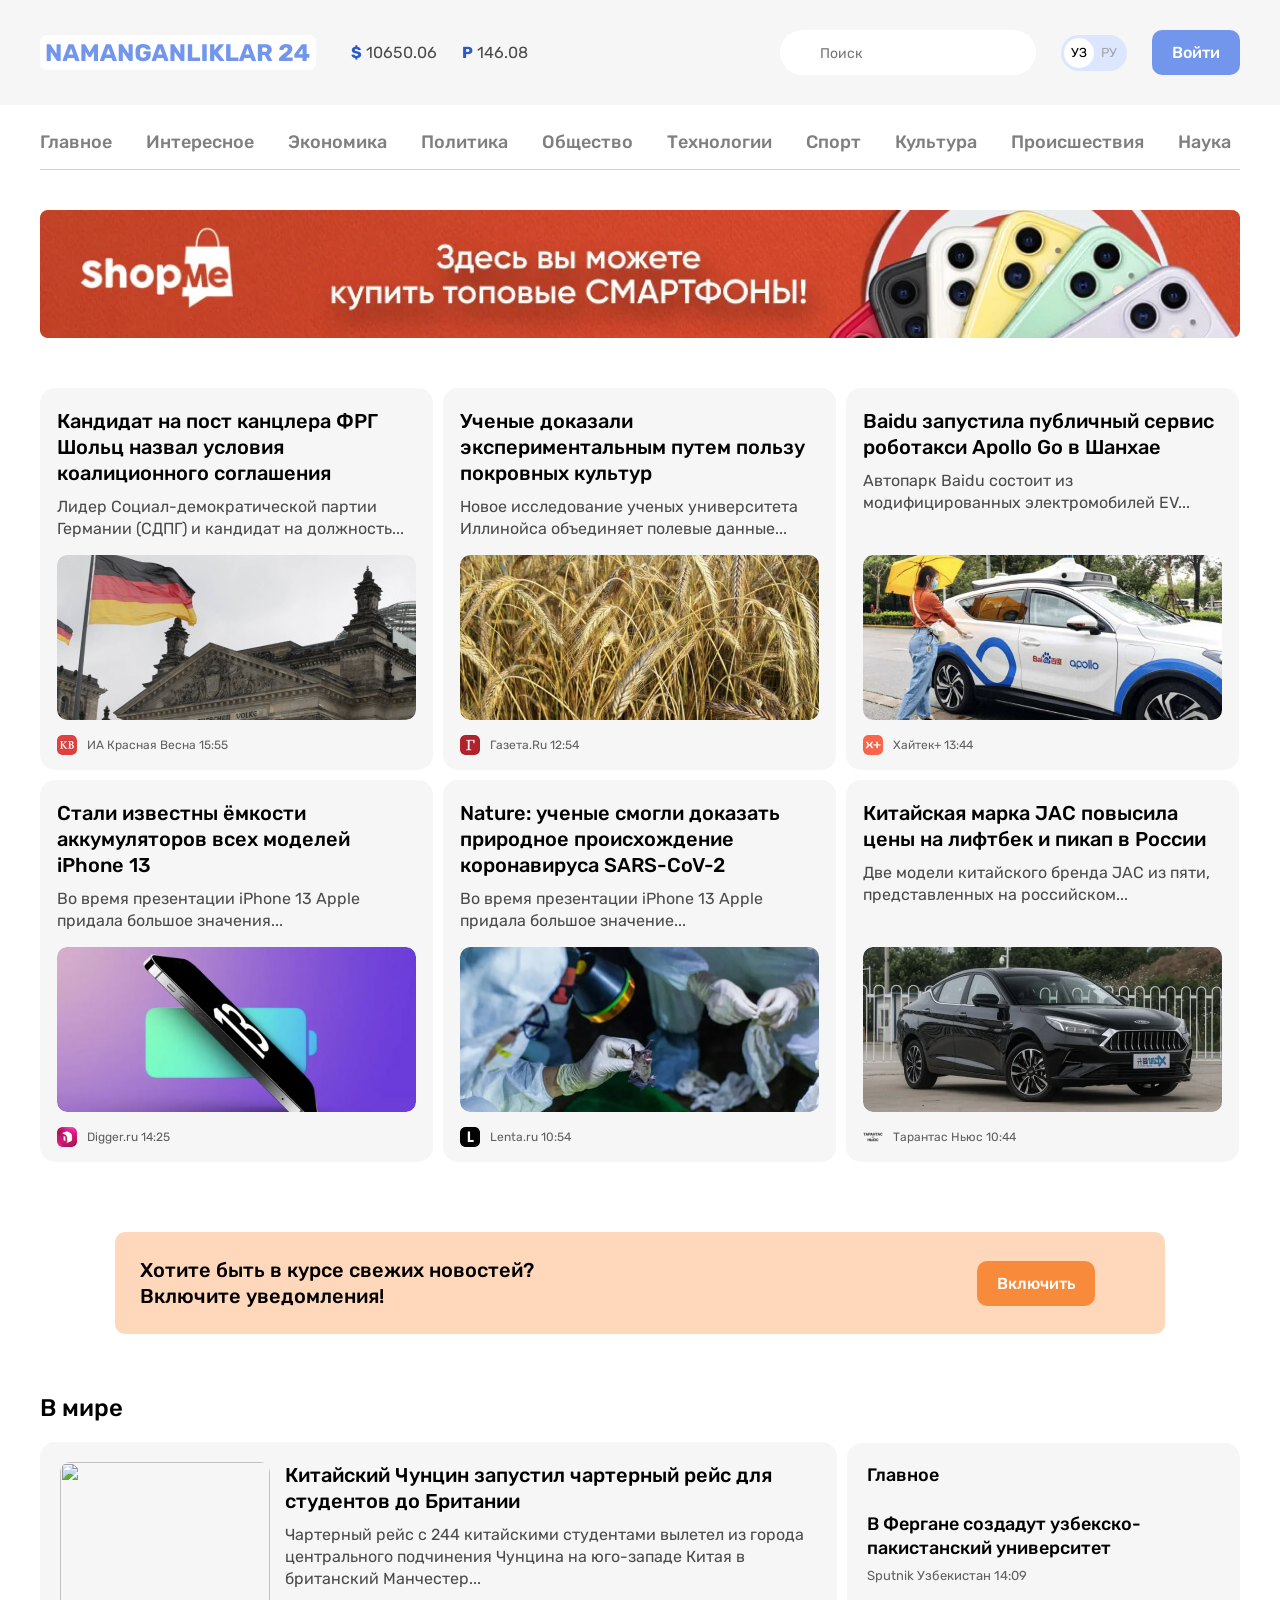
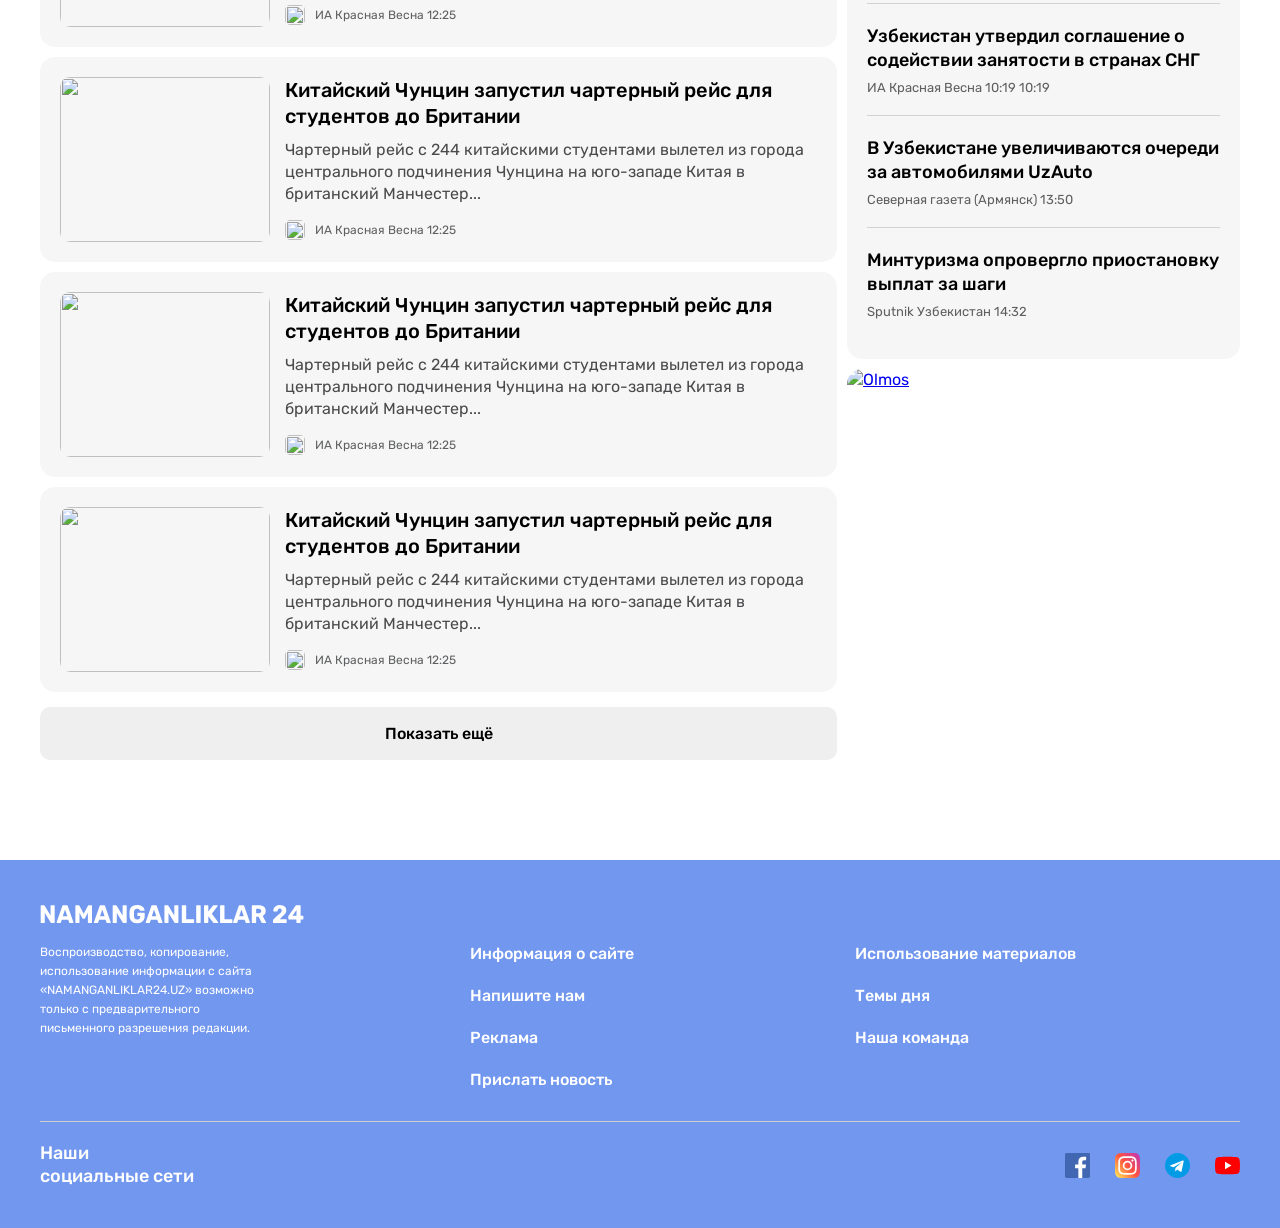
==== commit df8f83bc: "Add site-footer full" ====
--- a/index.html
+++ b/index.html
@@ -372,7 +372,7 @@
               <a  class="site-footer-link" href="#">Прислать новость</a>
             </li>
           </ul>
-          <ul class="footer-links">
+          <ul class="site-footer-links">
             <li class="site-footer-links-item">
               <a class="site-footer-link" href="#">Использование материалов</a>
             </li>
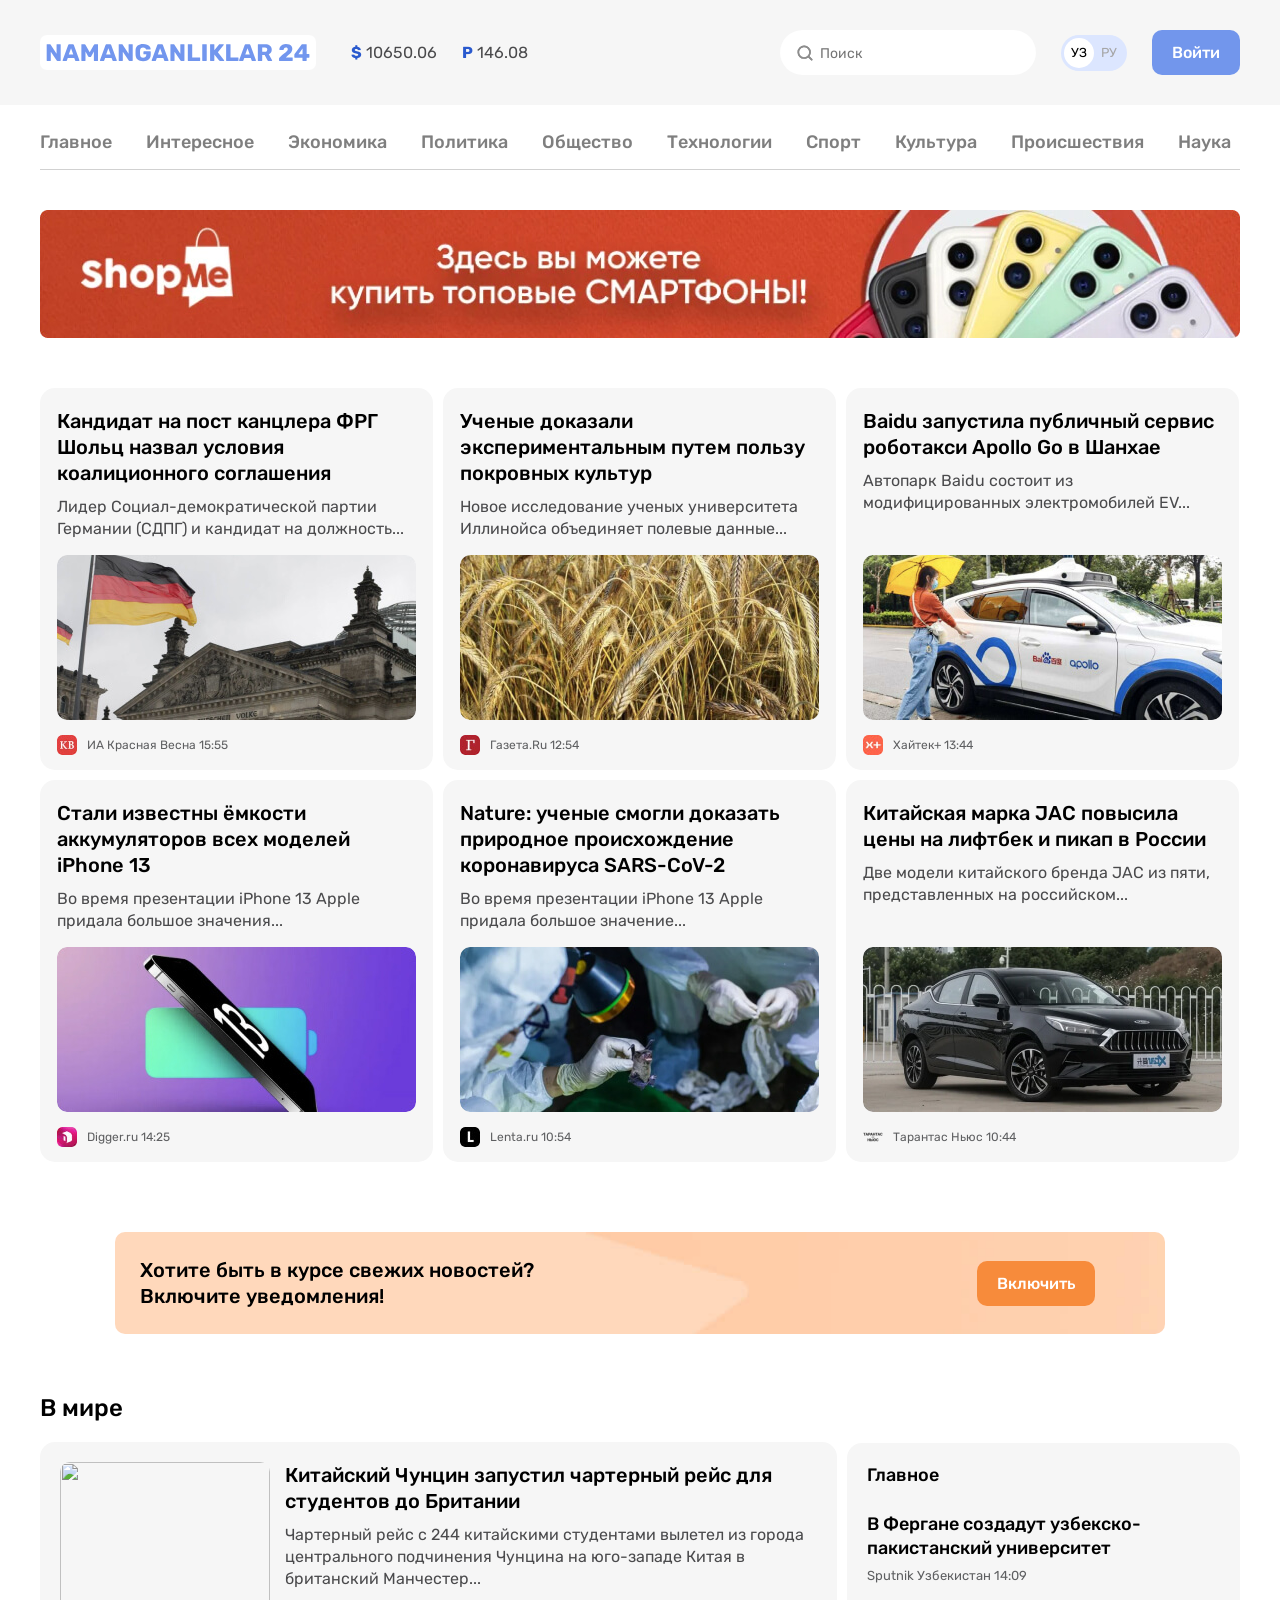
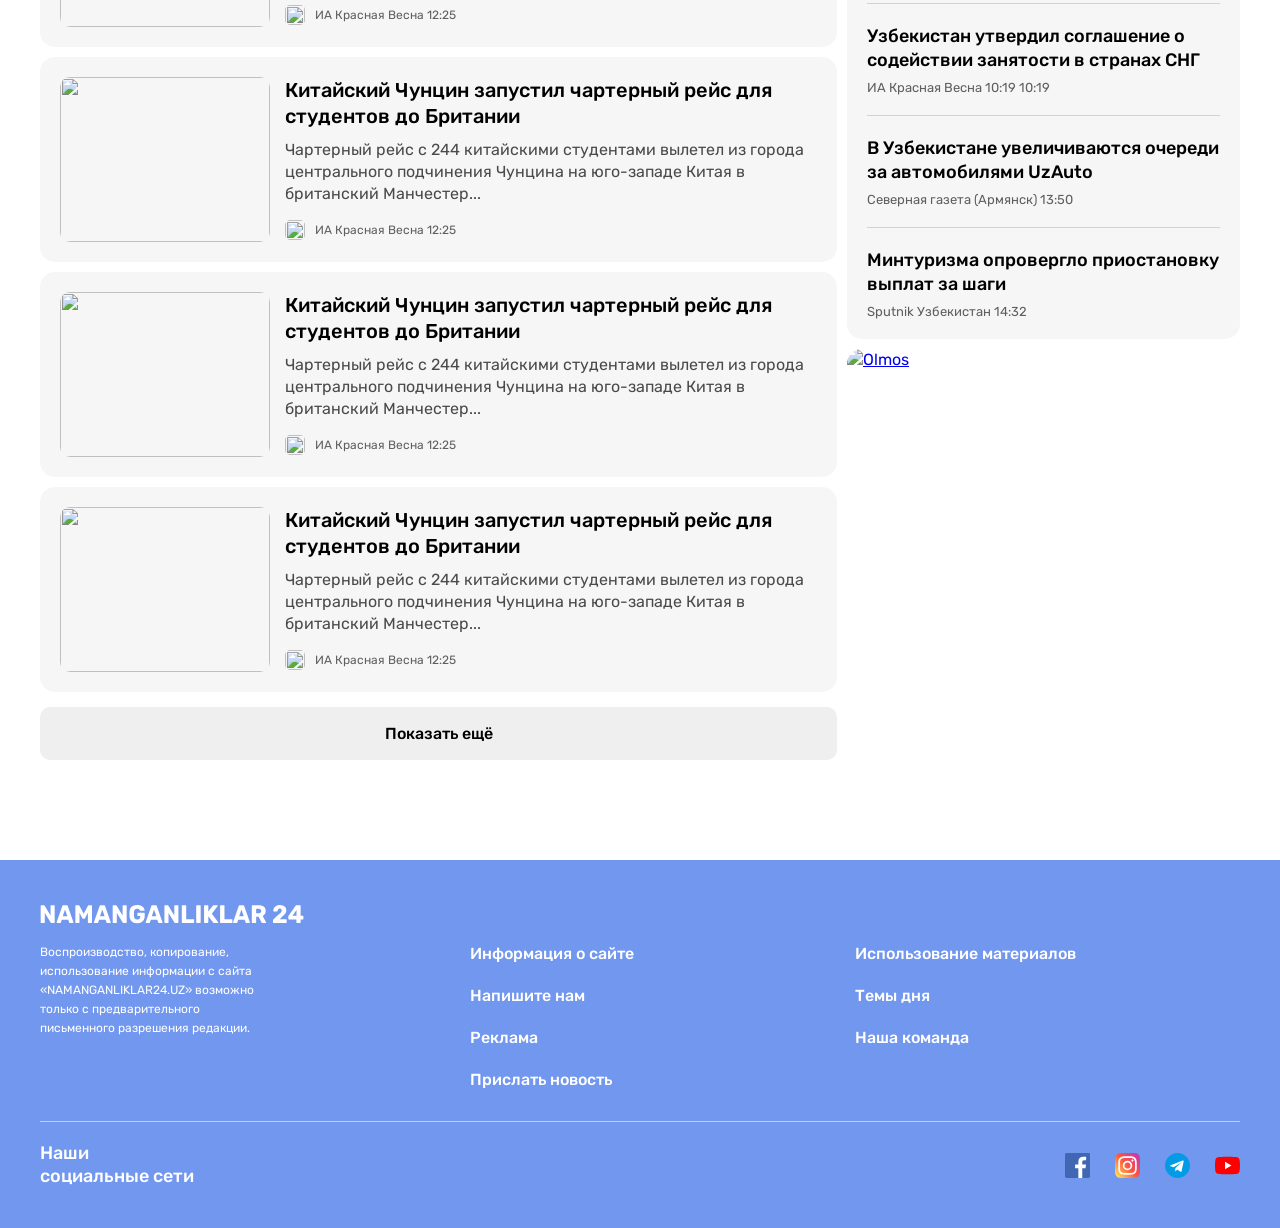
==== commit 05271999: "Prefix and minify CSS file" ====
--- a/index.html
+++ b/index.html
@@ -12,8 +12,9 @@
 
 
 <!-- STYLES -->
-  <link rel="stylesheet" href="css/normalize.css">
-  <link rel="stylesheet" href="css/styles.css">
+  <!-- <link rel="stylesheet" href="css/normalize.css"> -->
+  <!-- <link rel="stylesheet" href="css/styles.css"> -->
+  <link rel="stylesheet" href="css/styles.min.css">
 </head>
 <body>
   <!-- SITE-HEADER -->
@@ -59,34 +60,34 @@
       <nav class="sitenav">
         <ul class="sitenav-list">
           <li class="sitenav-item">
-            <a class="sitenav-link" href="#">Главное</a>
-          </li>
-          <li class="sitenav-item">
-            <a class="sitenav-link" href="#" >Интересное</a>
-          </li>
-          <li class="sitenav-item">
-            <a class="sitenav-link" href="#">Экономика</a>
-          </li>
-          <li class="sitenav-item">
-            <a class="sitenav-link" href="#">Политика</a>
-          </li>
-          <li class="sitenav-item">
-            <a class="sitenav-link" href="#">Общество</a>
-          </li>
-          <li class="sitenav-item">
-            <a class="sitenav-link" href="#">Технологии</a>
-          </li>
-          <li class="sitenav-item">
-            <a class="sitenav-link" href="#">Спорт</a>
-          </li>
-          <li class="sitenav-item">
-            <a class="sitenav-link" href="#">Культура</a>
-          </li>
-          <li class="sitenav-item">
-            <a class="sitenav-link" href="#">Происшествия</a>
-          </li>
-          <li class="sitenav-item">
-            <a class="sitenav-link" href="#">Наука</a>
+            <a class="sitenav-link" href="index.html">Главное</a>
+          </li>
+          <li class="sitenav-item">
+            <a class="sitenav-link" href="news-list.html" >Интересное</a>
+          </li>
+          <li class="sitenav-item">
+            <a class="sitenav-link" href="news-list.html">Экономика</a>
+          </li>
+          <li class="sitenav-item">
+            <a class="sitenav-link" href="news-list.html">Политика</a>
+          </li>
+          <li class="sitenav-item">
+            <a class="sitenav-link" href="news-list.html">Общество</a>
+          </li>
+          <li class="sitenav-item">
+            <a class="sitenav-link" href="news-list.html">Технологии</a>
+          </li>
+          <li class="sitenav-item">
+            <a class="sitenav-link" href="news-list.html">Спорт</a>
+          </li>
+          <li class="sitenav-item">
+            <a class="sitenav-link" href="news-list.html">Культура</a>
+          </li>
+          <li class="sitenav-item">
+            <a class="sitenav-link" href="news-list.html">Происшествия</a>
+          </li>
+          <li class="sitenav-item">
+            <a class="sitenav-link" href="news-list.html">Наука</a>
           </li>
         </ul>
       </nav>
--- a/css/styles.css
+++ b/css/styles.css
@@ -138,6 +138,10 @@
   border-radius: 60px;
   font-size: 14px;
   line-height: normal;
+  background-image: url("../images/icon-search.svg");
+  background-repeat: no-repeat;
+  background-size: 20px;
+  background-position: 15px center;
 }
 
 /* LANG-TOGGLE */
@@ -169,11 +173,15 @@
   padding-top: 12px;
   padding-bottom: 12px;
   border-bottom: 1px solid #d1d1d1;
+  font-size: 18px;
+  font-weight: 500;
+  line-height: normal;
+}
+
+.sitenav:not(:last-child) {
   margin-bottom: 40px;
-  font-size: 18px;
-  font-weight: 500;
-  line-height: normal;
-}
+}
+
 .sitenav-list {
   display: flex;
   flex-wrap: wrap;
@@ -305,6 +313,11 @@
   margin: 60px 75px;
   border-radius: 10px;
   background-color: #ffd7ba;
+  background-image: url("../images/global-notifications-bg.jpg");
+  background-repeat: no-repeat;
+  background-size: cover;
+  background-position: center center;
+
 }
 
 .notification-cta-text {
@@ -453,7 +466,6 @@
 
 .sidebar-news-card-item {
   padding-bottom: 20px;
-  margin-bottom: 20px;
 }
 
 .sidebar-news-card-item:first-child {
@@ -466,6 +478,7 @@
 
 .sidebar-news-card-item:not(:last-child) {
   border-bottom: 1px solid #d2d2d2;
+  margin-bottom: 20px;
 }
 
 .sidebar-news-card-title {
@@ -509,6 +522,9 @@
   border-radius: 15px;
 }
 
+.sidebar-ad-img-tall {
+  height: 553px;
+}
 
 /* SITE FOOTER */
 .site-footer {
@@ -628,3 +644,110 @@
   height: 25px;
   object-fit: contain;
 }
+
+/* FORM */
+.form-groups-wrapper {
+  display: flex;
+  justify-content: space-between;
+}
+
+.form-groups-wrapper:not(:last-child) {
+  margin-bottom: 10px;
+}
+
+.form-group:not(:last-child) {
+  margin-bottom: 10px;
+}
+
+.form-groups-wrapper .form-group {
+  width: calc(50% - 5px);
+  margin-bottom: 0;
+}
+
+.form-field {
+  display: block;
+  width: 100%;
+  padding: 18px 20px;
+  border: 1px solid rgba(0, 0, 0, 0.2);
+  border-radius: 10px;
+}
+
+.form-field-textarea {
+  min-height: 180px;
+  resize: vertical;
+}
+
+/* DEFINITIONS-CARD */
+.definitions-card {
+  padding: 20px 25px;
+  margin: 0;
+  border-radius: 10px;
+  background-color: #f6f6f6;
+  color: #000;
+}
+
+.definitions-card-item {
+  padding-top: 20px;
+  padding-bottom: 20px;
+}
+
+.definitions-card-item:not(:last-child) {
+  border-bottom: 1px solid #d2d2d2;
+}
+
+.definitions-card-title {
+  margin-bottom: 7px;
+  font-size: 20px;
+  line-height: 24px;
+  font-weight: 500;
+}
+
+.definitions-card-value {
+  margin: 0;
+  font-size: 16px;
+  line-height: 19px;
+}
+
+
+/* CONTACT-PAGE */
+.contact-page-heading {
+  margin-top: 0;
+  margin-bottom: 20px;
+  font-size: 24px;
+  line-height: 29px;
+  font-weight: 500;
+  color: #000;
+}
+
+.contact-page-content {
+  display: flex;
+}
+
+.contact-page-form {
+  display: flex;
+  flex-direction: column;
+  width: 696px;
+}
+
+.contact-page-form-submit {
+  align-self: flex-end;
+  margin-top: 20px;
+}
+
+.contact-page-info {
+  width: 494px;
+  margin-left: 10px;
+}
+
+/* RETINA BGS */
+@media
+only screen and (-webkit-min-device-pixel-ratio: 2),
+only screen and (   min--moz-device-pixel-ratio: 2),
+only screen and (     -o-min-device-pixel-ratio: 2/1),
+only screen and (        min-device-pixel-ratio: 2),
+only screen and (                min-resolution: 192dpi),
+only screen and (                min-resolution: 2dppx) {
+  .notification-cta {
+    background-image: url("../images/global-notifications-bg@2x.jpg");
+  }
+}
--- a/css/styles.min.css
+++ b/css/styles.min.css
@@ -0,0 +1 @@
+/*! normalize.css v8.0.1 | MIT License | github.com/necolas/normalize.css */button,hr,input{overflow:visible}img,legend{max-width:100%}progress,sub,sup{vertical-align:baseline}body,html{height:100%}.button,.lang-toggle-link{text-align:center;text-decoration:none}.button,.lang-toggle-link,.site-footer-link,.sitenav-link{text-decoration:none}.site-footer-link:hover,abbr[title]{text-decoration:underline}.article-card,.contact-page-form,.news-list,body{-webkit-box-orient:vertical;-webkit-box-direction:normal}html{line-height:1.15;-webkit-text-size-adjust:100%;scroll-behavior:smooth}details,main{display:block}h1{font-size:2em;margin:.67em 0}hr{-webkit-box-sizing:content-box;box-sizing:content-box;height:0}[type=checkbox],[type=radio],legend{-webkit-box-sizing:border-box;padding:0}code,kbd,pre,samp{font-family:monospace,monospace;font-size:1em}a{background-color:transparent}abbr[title]{border-bottom:none;-webkit-text-decoration:underline dotted;text-decoration:underline dotted}b,strong{font-weight:bolder}small{font-size:80%}sub,sup{font-size:75%;line-height:0;position:relative}sub{bottom:-.25em}sup{top:-.5em}img{border-style:none;height:auto}button,input,optgroup,select,textarea{font-family:inherit;font-size:100%;line-height:1.15;margin:0}button,select{text-transform:none}[type=button],[type=reset],[type=submit],button{-webkit-appearance:button}[type=button]::-moz-focus-inner,[type=reset]::-moz-focus-inner,[type=submit]::-moz-focus-inner,button::-moz-focus-inner{border-style:none;padding:0}[type=button]:-moz-focusring,[type=reset]:-moz-focusring,[type=submit]:-moz-focusring,button:-moz-focusring{outline:ButtonText dotted 1px}fieldset{padding:.35em .75em .625em}legend{box-sizing:border-box;color:inherit;display:table;white-space:normal}textarea{overflow:auto}[type=checkbox],[type=radio]{box-sizing:border-box}[type=number]::-webkit-inner-spin-button,[type=number]::-webkit-outer-spin-button{height:auto}[type=search]{-webkit-appearance:textfield;outline-offset:-2px}[type=search]::-webkit-search-decoration{-webkit-appearance:none}::-webkit-file-upload-button{-webkit-appearance:button;font:inherit}.button,body{font-size:16px}summary{display:list-item}[hidden],template{display:none}*{-webkit-box-sizing:border-box;box-sizing:border-box}body{display:-webkit-box;display:-ms-flexbox;display:flex;-ms-flex-direction:column;flex-direction:column;padding:0;margin:0;font-family:Rubik,Open-sans,Arial,sans-serif;line-height:22px;background-color:#fff;color:#4a4a4c}:focus{outline:#7296ec dashed 2px;outline-offset:3px}.button{display:inline-block;padding:13px 20px;border:0;border-radius:10px;line-height:normal;font-weight:500;cursor:pointer}.button:hover,.site-footer-logo:hover,.site-header-logo:hover{opacity:.8}.artical-card-horizontal-link:active,.article-card-link:active,.button:active,.sidebar-news-card-link:active,.site-footer-logo:active,.site-header-logo:active,.sitenav-link:active{opacity:.6}.button-block{display:block;width:100%}.button-primary{background-color:#7296ec;color:#fff}.button-orange{background-color:#f78b3b;color:#fff}.container{width:100%;max-width:1240px;padding-left:20px;padding-right:20px;margin-left:auto;margin-right:auto}.site-header-top{padding-top:30px;padding-bottom:30px;background-color:#f6f6f6;margin-bottom:10px}.article-card-footer,.article-card-horizontal-footer,.site-header-top-container{display:-webkit-box;display:-ms-flexbox;display:flex;-webkit-box-align:center;-ms-flex-align:center;align-items:center}.site-header-logo{display:-webkit-box;display:-ms-flexbox;display:flex;padding:8px 6px;margin-right:35px;border-radius:7px;background-color:#fff}.currancy-rates,.lang-toggle{display:-webkit-box;display:-ms-flexbox}.currancy-rates{display:flex;-webkit-box-align:center;-ms-flex-align:center;align-items:center;padding:0;margin:0 auto 0 0;list-style:none}.currancy-rates-item:not(:last-child),.gloabl-search-form,.lang-toggle,.site-footer-socials-item:not(:last-child){margin-right:25px}.currancy-rates-type{color:#2959ce}.gloabl-search-form-input{padding:15px 20px 13px 40px;border:0;border-radius:60px;font-size:14px;line-height:normal;background-image:url("../images/icon-search.svg");background-repeat:no-repeat;background-size:20px;background-position:15px center}.lang-toggle{display:flex;padding:3px;border-radius:39px;background-color:#dce6ff}.lang-toggle-link{width:30px;height:30px;font-size:13px;line-height:30px;color:#a6a6a6;border-radius:50%}.lang-toggle-link-active{background-color:#fff;color:#000}.sitenav{padding-top:12px;padding-bottom:12px;border-bottom:1px solid #d1d1d1;font-size:18px;font-weight:500;line-height:normal}.sitenav:not(:last-child){margin-bottom:40px}.sitenav-list{display:-webkit-box;display:-ms-flexbox;display:flex;-ms-flex-wrap:wrap;flex-wrap:wrap;-webkit-box-align:center;-ms-flex-align:center;align-items:center;margin:0;padding:0;list-style:none}.sitenav-item{margin-top:4px;margin-bottom:4px}.sitenav-item:not(:last-child){margin-right:34px}.sitenav-link{display:block;color:#7f7f7f}.artical-card-horizontal-link:hover,.article-card-link:hover,.sidebar-news-card-link:hover,.sitenav-link:hover{color:#7296ec}.contact-page-content,.sidebar-ad-link,.site-footer-about-links,.site-footer-logo,.site-footer-socials-link,.site-header-banner-link{display:-webkit-box;display:-ms-flexbox;display:flex}.main-content{-webkit-box-flex:1;-ms-flex-positive:1;flex-grow:1;padding-top:50px;padding-bottom:100px}.news-grid{display:-webkit-box;display:-ms-flexbox;display:flex;-ms-flex-wrap:wrap;flex-wrap:wrap;margin-left:-10px}.article-card,.notification-cta{display:-webkit-box;display:-ms-flexbox}.news-grid-item{width:393px;margin-left:10px;margin-bottom:10px}.article-card{display:flex;-ms-flex-direction:column;flex-direction:column;padding:20px 17px 15px;border-radius:15px;background-color:#f6f6f6}.article-card-title{margin-top:0;margin-bottom:10px;font-size:20px;font-weight:500;line-height:26px}.artical-card-horizontal-link,.article-card-link,.sidebar-news-card-link{display:inline-block;color:#000;text-decoration:none}.article-card-text{margin-top:0;margin-bottom:15px}.article-card-img{display:block;width:360px;height:165px;margin-top:auto;margin-bottom:15px;border-radius:10px;-o-object-fit:cover;object-fit:cover}.article-card-source-icon{width:20px;height:20px;margin-right:10px;border-radius:5px}.article-card-horizontal-source-time,.article-card-source-time{font-size:12px;line-height:normal;color:#5e5f61}.notification-cta{display:flex;-webkit-box-pack:justify;-ms-flex-pack:justify;justify-content:space-between;-webkit-box-align:center;-ms-flex-align:center;align-items:center;padding:25px 70px 25px 25px;margin:60px 75px;border-radius:10px;background-color:#ffd7ba;background-image:url("../images/global-notifications-bg.jpg");background-repeat:no-repeat;background-size:cover;background-position:center center}.artical-card-horizontal,.news-list{display:-webkit-box;display:-ms-flexbox}.notification-cta-text{font-size:20px;font-weight:500;line-height:26px;color:#000}.global-news-heading{margin-top:0;margin-bottom:20px;font-size:24px;line-height:normal;font-weight:500;color:#000}.news-list{display:flex;-ms-flex-direction:column;flex-direction:column;margin-bottom:15px}.form-group:not(:last-child),.form-groups-wrapper:not(:last-child),.layout-2-1-sidebar-item:not(:last-child),.news-list-item:not(:last-child){margin-bottom:10px}.artical-card-horizontal{display:flex;-webkit-box-align:start;-ms-flex-align:start;align-items:flex-start;background-color:#f6f6f6;border-radius:15px;padding:20px}.layout-2-1,.site-footer-logo-wrapper{display:-webkit-box;display:-ms-flexbox}.artical-card-horzontal-img{width:210px;height:165px;margin-right:15px;border-radius:10px;-o-object-fit:cover;object-fit:cover}.artical-card-horizontal-content{-webkit-box-flex:1;-ms-flex-positive:1;flex-grow:1}.artical-card-horizontal-title{margin-top:0;margin-bottom:10px;font-size:20px;line-height:26px;font-weight:500}.artical-card-horizontal-text{margin-top:0;margin-bottom:15px;font-size:16px;line-height:22px}.article-card-horizontal-source-icon{width:20px;height:20px;margin-right:10px;border-radius:5px;-o-object-fit:cover;object-fit:cover}.news-list-more-button{padding:17px}.layout-2-1{display:flex;-webkit-box-align:start;-ms-flex-align:start;align-items:flex-start}.layout-2-1-main{width:797px;margin-right:10px}.layout-2-1-sidebar{width:393px;margin-top:49px}.sidebar-news-card-title,.siedebar-news-card-heading{margin-top:0;font-size:18px;line-height:24px;font-weight:500}.sidebar-news-card{padding:20px;border-radius:15px;background-color:#f6f6f6;color:#000}.siedebar-news-card-heading{margin-bottom:25px}.sidebar-news-card-list{padding:0;margin:0;list-style:none}.sidebar-news-card-item{padding-bottom:20px}.sidebar-news-card-item:first-child{padding-top:0}.sidebar-news-card-item:last-child{padding-bottom:0}.sidebar-news-card-item:not(:last-child){border-bottom:1px solid #d2d2d2;margin-bottom:20px}.sidebar-news-card-title{margin-bottom:8px}.sidebar-news-card-source-time{font-size:13px;line-height:normal;color:#5e5f61}.sidebar-ad-img{width:393px;height:338px;-o-object-fit:cover;object-fit:cover;border-radius:15px}.sidebar-ad-img-tall{height:553px}.site-footer{padding-top:40px;padding-bottom:40px;background-color:#7297ef;color:#fff}.site-footer-logo-wrapper{display:flex;margin-bottom:15px}.site-footer-logo-img{width:264px;height:28px;-o-object-fit:contain;object-fit:contain}.site-footer :focus{outline:#fff dashed 2px}.site-footer-about{width:230px;margin-right:200px;font-size:12px;line-height:19px}.site-footer-links-wrapper{-webkit-box-flex:1;-ms-flex-positive:1;flex-grow:1;display:-webkit-box;display:-ms-flexbox;display:flex}.site-footer-links{width:50%;padding-left:0;padding-right:24px;margin:0;list-style:none;font-weight:500}.site-footer-links-item:not(:last-child){margin-bottom:20px}.site-footer-link{display:inline-block;color:#fff}.site-footer-divider{height:1px;border:0;margin-top:30px;margin-bottom:20px;background-color:#cecece}.site-footer-socials{display:-webkit-box;display:-ms-flexbox;display:flex;-webkit-box-pack:justify;-ms-flex-pack:justify;justify-content:space-between;-webkit-box-align:center;-ms-flex-align:center;align-items:center}.site-footer-socials-heading{width:160px;margin:0;font-size:18px;line-height:23px;font-weight:500}.site-footer-socials-lists{display:-webkit-box;display:-ms-flexbox;display:flex;-webkit-box-align:center;-ms-flex-align:center;align-items:center;padding:0;margin:0;list-style:none}.site-footer-socials-icon{-ms-flex-negative:0;flex-shrink:0;width:25px;height:25px;-o-object-fit:contain;object-fit:contain}.form-groups-wrapper{display:-webkit-box;display:-ms-flexbox;display:flex;-webkit-box-pack:justify;-ms-flex-pack:justify;justify-content:space-between}.form-groups-wrapper .form-group{width:calc(50% - 5px);margin-bottom:0}.form-field{display:block;width:100%;padding:18px 20px;border:1px solid rgba(0,0,0,.2);border-radius:10px}.form-field-textarea{min-height:180px;resize:vertical}.definitions-card{padding:20px 25px;margin:0;border-radius:10px;background-color:#f6f6f6;color:#000}.definitions-card-item{padding-top:20px;padding-bottom:20px}.definitions-card-item:not(:last-child){border-bottom:1px solid #d2d2d2}.definitions-card-title{margin-bottom:7px;font-size:20px;line-height:24px;font-weight:500}.definitions-card-value{margin:0;font-size:16px;line-height:19px}.contact-page-heading{margin-top:0;margin-bottom:20px;font-size:24px;line-height:29px;font-weight:500;color:#000}.contact-page-form{display:-webkit-box;display:-ms-flexbox;display:flex;-ms-flex-direction:column;flex-direction:column;width:696px}.contact-page-form-submit{-ms-flex-item-align:end;align-self:flex-end;margin-top:20px}.contact-page-info{width:494px;margin-left:10px}@media only screen and (-webkit-min-device-pixel-ratio:2),only screen and (-o-min-device-pixel-ratio:2/1),only screen and (min-device-pixel-ratio:2),only screen and (-webkit-min-device-pixel-ratio:2),only screen and (-o-min-device-pixel-ratio:2/1),only screen and (min-resolution:192dpi),only screen and (min-resolution:2dppx){.notification-cta{background-image:url("../images/global-notifications-bg@2x.jpg")}}
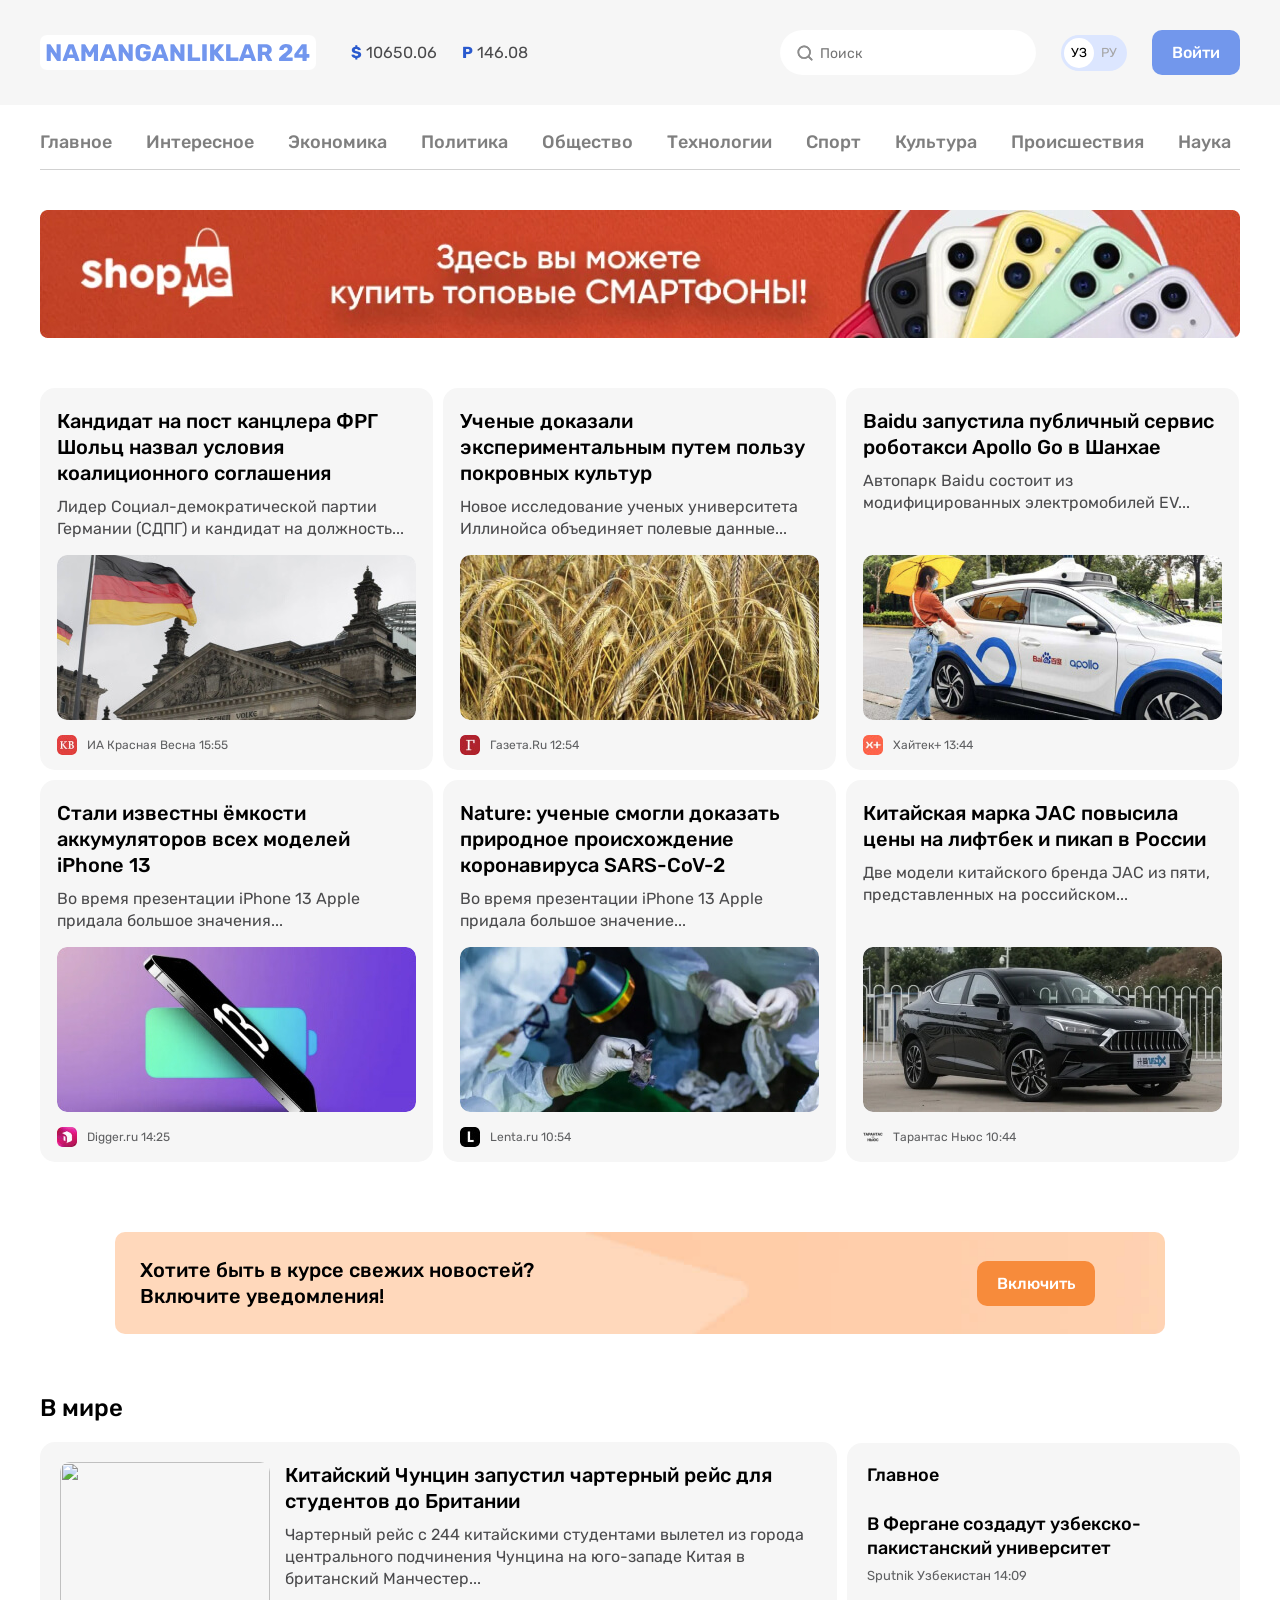
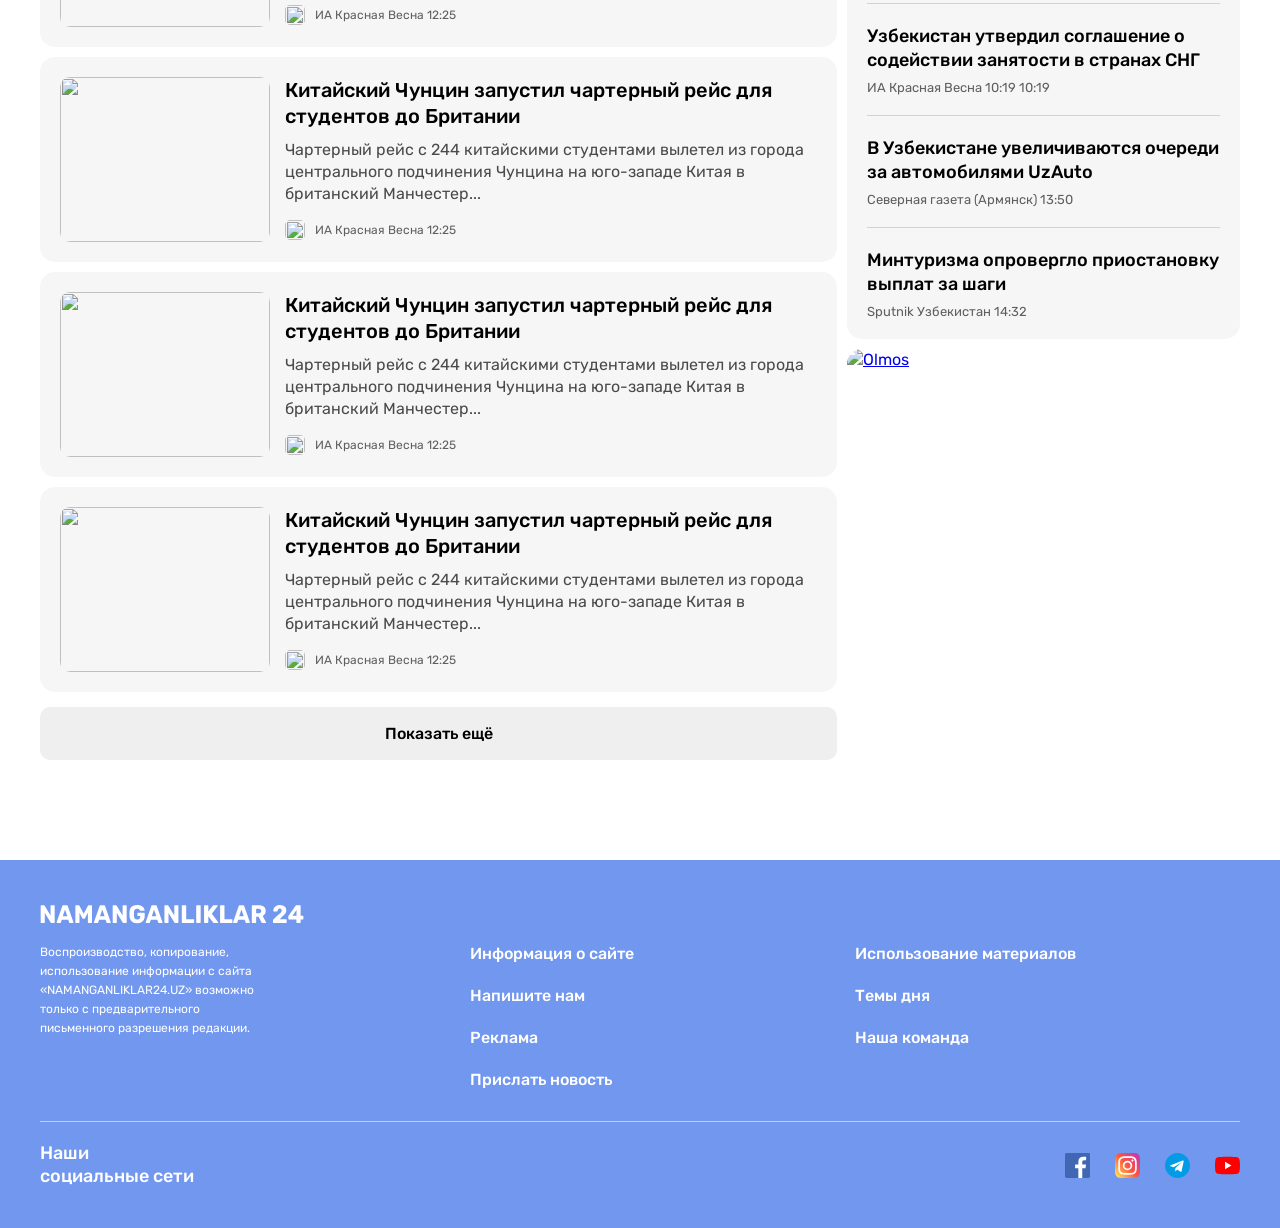
==== commit 9528e101: "Solve some problems" ====
--- a/index.html
+++ b/index.html
@@ -29,14 +29,14 @@
 
         <!-- CURRENCY-RATES -->
         <ul class="currancy-rates">
-            <il class="currancy-rates-item">
-                <b class="currancy-rates-type">$</b>
-                <span class="currancy-rates-value">10650.06</span>
-            </il>
-            <il class="currancy-rates-item">
-                <b class="currancy-rates-type">P</b>
-                <span class="currancy-rates-value">146.08</span>
-            </il>
+            <li class="currancy-rates-item">
+              <b class="currancy-rates-type">$</b>
+              <span class="currancy-rates-value">10650.06</span>
+            </li>
+            <li class="currancy-rates-item">
+              <b class="currancy-rates-type">P</b>
+              <span class="currancy-rates-value">146.08</span>
+            </li>
         </ul>
 
         <!-- GLOBAL-SEARCH-FORM -->
@@ -110,9 +110,9 @@
       <section class="top-news">
       <!-- <h2> топ новосеи </h2> -->
       <!-- NEWS-GRID -->
-      <div class="news-grid">
+        <div class="news-grid">
         <!-- NEWS-GRID-ITEM -->
-        <article class="news-grid-item article-card">
+          <article class="news-grid-item article-card">
           <h3 class="article-card-title">
             <a class="article-card-link" href="#"> Кандидат на пост канцлера ФРГ Шольц назвал условия коалиционного соглашения
             </a>
@@ -126,9 +126,9 @@
               <time datetime="2024-08-17T15:55:00">15:55</time>
             </div>
           </footer>
-        </article>
-        <!-- NEWS-GRID-ITEM -->
-        <article class="news-grid-item article-card">
+          </article>
+          <!-- NEWS-GRID-ITEM -->
+          <article class="news-grid-item article-card">
           <h3 class="article-card-title">
             <a class="article-card-link" href="#"> Ученые доказали экспериментальным путем пользу покровных культур
             </a>
@@ -142,9 +142,9 @@
               <time datetime="2024-08-17T12:54:00">12:54</time>
             </div>
           </footer>
-        </article>
+          </article>
         <!-- NEWS-GRID-ITEM -->
-        <article class="news-grid-item article-card">
+          <article class="news-grid-item article-card">
           <h3 class="article-card-title">
             <a class="article-card-link" href="#"> Baidu запустила публичный сервис роботакси Apollo Go в Шанхае
             </a>
@@ -158,9 +158,9 @@
               <time datetime="2024-08-17T13:44:00">13:44</time>
             </div>
           </footer>
-        </article>
-        <!-- NEWS-GRID-ITEM -->
-        <article class="news-grid-item article-card">
+          </article>
+          <!-- NEWS-GRID-ITEM -->
+          <article class="news-grid-item article-card">
           <h3 class="article-card-title">
             <a class="article-card-link" href="#"> Стали известны ёмкости аккумуляторов всех моделей iPhone 13
             </a>
@@ -174,8 +174,8 @@
               <time datetime="2024-08-17T14:25:00">14:25</time>
             </div>
           </footer>
-        </article>
-        <article class="news-grid-item article-card">
+          </article>
+          <article class="news-grid-item article-card">
           <h3 class="article-card-title">
             <a class="article-card-link" href="#"> Nature: ученые смогли доказать природное происхождение коронавируса SARS-CoV-2
             </a>
@@ -189,8 +189,8 @@
               <time datetime="2024-08-17T10:54:00">10:54</time>
             </div>
           </footer>
-        </article>
-        <article class="news-grid-item article-card">
+          </article>
+          <article class="news-grid-item article-card">
           <h3 class="article-card-title">
             <a class="article-card-link" href="#"> Китайская марка JAC повысила цены на лифтбек и пикап в России
             </a>
@@ -204,8 +204,8 @@
               <time datetime="2024-08-17T10:44:00">10:44</time>
             </div>
           </footer>
-        </article>
-      </div>
+          </article>
+        </div>
       </section>
 
       <!-- NOTIFICATION-CTA -->
--- a/css/styles.css
+++ b/css/styles.css
@@ -1,11 +1,22 @@
 /* GLOBAL */
-* {
+:root {
+  --accent-color: #7297ec;
+
+/* Vidioda qo`shilmagan. Bu 2ta custom propertyni o`zim qo`shdim!!!  */
+  --outline-color: 2px dashed var(--accent-color);
+  --site-footer-color: #7297ef;
+}
+
+html {
   box-sizing: border-box;
-}
-
-html {
   height: 100%;
   scroll-behavior: smooth;
+}
+
+*,
+*::before,
+*::after {
+  box-sizing: inherit;
 }
 
 body {
@@ -28,7 +39,7 @@
 
 /* OUTLINE STYLES */
 *:focus {
-  outline: 2px dashed #7296ec;
+  outline: var(--outline-color);
   outline-offset: 3px;
 }
 
@@ -60,7 +71,7 @@
 }
 
 .button-primary {
-  background-color: #7296ec;
+  background-color: var(--accent-color);
   color: #fff;
 }
 
@@ -117,9 +128,11 @@
   margin-right: auto;
   list-style: none;
 }
+
 .currancy-rates-item:not(:last-child) {
   margin-right: 25px;
 }
+
 .currancy-rates-type {
   color: #2959ce;
 }
@@ -163,6 +176,7 @@
   text-align: center;
   text-decoration: none;
 }
+
 .lang-toggle-link-active {
   background-color: #fff;
   color: #000;
@@ -206,7 +220,7 @@
 }
 
 .sitenav-link:hover {
-  color: #7296ec;
+  color: var(--accent-color);
 }
 
 .sitenav-link:active {
@@ -263,7 +277,7 @@
 }
 
 .article-card-link:hover {
-  color: #7296ec;
+  color: var(--accent-color);
 }
 
 .article-card-link:active {
@@ -384,7 +398,7 @@
 }
 
 .artical-card-horizontal-link:hover {
-  color: #7296ec;
+  color: var(--accent-color);
 }
 
 .artical-card-horizontal-link:active {
@@ -496,7 +510,7 @@
 }
 
 .sidebar-news-card-link:hover {
-  color: #7296ec;
+  color: var(--accent-color);
 }
 
 .sidebar-news-card-link:active {
@@ -528,9 +542,10 @@
 
 /* SITE FOOTER */
 .site-footer {
+  --outline-color: 2px dashed #fff;
   padding-top: 40px;
   padding-bottom: 40px;
-  background-color: #7297ef;
+  background-color: var(--site-footer-color);
   color: #fff;
 }
 
@@ -555,10 +570,6 @@
   width: 264px;
   height: 28px;
   object-fit: contain;
-}
-
-.site-footer *:focus {
-  outline: 2px dashed #fff;
 }
 
 .site-footer-about-links {
--- a/css/styles.min.css
+++ b/css/styles.min.css
@@ -1 +1 @@
-/*! normalize.css v8.0.1 | MIT License | github.com/necolas/normalize.css */button,hr,input{overflow:visible}img,legend{max-width:100%}progress,sub,sup{vertical-align:baseline}body,html{height:100%}.button,.lang-toggle-link{text-align:center;text-decoration:none}.button,.lang-toggle-link,.site-footer-link,.sitenav-link{text-decoration:none}.site-footer-link:hover,abbr[title]{text-decoration:underline}.article-card,.contact-page-form,.news-list,body{-webkit-box-orient:vertical;-webkit-box-direction:normal}html{line-height:1.15;-webkit-text-size-adjust:100%;scroll-behavior:smooth}details,main{display:block}h1{font-size:2em;margin:.67em 0}hr{-webkit-box-sizing:content-box;box-sizing:content-box;height:0}[type=checkbox],[type=radio],legend{-webkit-box-sizing:border-box;padding:0}code,kbd,pre,samp{font-family:monospace,monospace;font-size:1em}a{background-color:transparent}abbr[title]{border-bottom:none;-webkit-text-decoration:underline dotted;text-decoration:underline dotted}b,strong{font-weight:bolder}small{font-size:80%}sub,sup{font-size:75%;line-height:0;position:relative}sub{bottom:-.25em}sup{top:-.5em}img{border-style:none;height:auto}button,input,optgroup,select,textarea{font-family:inherit;font-size:100%;line-height:1.15;margin:0}button,select{text-transform:none}[type=button],[type=reset],[type=submit],button{-webkit-appearance:button}[type=button]::-moz-focus-inner,[type=reset]::-moz-focus-inner,[type=submit]::-moz-focus-inner,button::-moz-focus-inner{border-style:none;padding:0}[type=button]:-moz-focusring,[type=reset]:-moz-focusring,[type=submit]:-moz-focusring,button:-moz-focusring{outline:ButtonText dotted 1px}fieldset{padding:.35em .75em .625em}legend{box-sizing:border-box;color:inherit;display:table;white-space:normal}textarea{overflow:auto}[type=checkbox],[type=radio]{box-sizing:border-box}[type=number]::-webkit-inner-spin-button,[type=number]::-webkit-outer-spin-button{height:auto}[type=search]{-webkit-appearance:textfield;outline-offset:-2px}[type=search]::-webkit-search-decoration{-webkit-appearance:none}::-webkit-file-upload-button{-webkit-appearance:button;font:inherit}.button,body{font-size:16px}summary{display:list-item}[hidden],template{display:none}*{-webkit-box-sizing:border-box;box-sizing:border-box}body{display:-webkit-box;display:-ms-flexbox;display:flex;-ms-flex-direction:column;flex-direction:column;padding:0;margin:0;font-family:Rubik,Open-sans,Arial,sans-serif;line-height:22px;background-color:#fff;color:#4a4a4c}:focus{outline:#7296ec dashed 2px;outline-offset:3px}.button{display:inline-block;padding:13px 20px;border:0;border-radius:10px;line-height:normal;font-weight:500;cursor:pointer}.button:hover,.site-footer-logo:hover,.site-header-logo:hover{opacity:.8}.artical-card-horizontal-link:active,.article-card-link:active,.button:active,.sidebar-news-card-link:active,.site-footer-logo:active,.site-header-logo:active,.sitenav-link:active{opacity:.6}.button-block{display:block;width:100%}.button-primary{background-color:#7296ec;color:#fff}.button-orange{background-color:#f78b3b;color:#fff}.container{width:100%;max-width:1240px;padding-left:20px;padding-right:20px;margin-left:auto;margin-right:auto}.site-header-top{padding-top:30px;padding-bottom:30px;background-color:#f6f6f6;margin-bottom:10px}.article-card-footer,.article-card-horizontal-footer,.site-header-top-container{display:-webkit-box;display:-ms-flexbox;display:flex;-webkit-box-align:center;-ms-flex-align:center;align-items:center}.site-header-logo{display:-webkit-box;display:-ms-flexbox;display:flex;padding:8px 6px;margin-right:35px;border-radius:7px;background-color:#fff}.currancy-rates,.lang-toggle{display:-webkit-box;display:-ms-flexbox}.currancy-rates{display:flex;-webkit-box-align:center;-ms-flex-align:center;align-items:center;padding:0;margin:0 auto 0 0;list-style:none}.currancy-rates-item:not(:last-child),.gloabl-search-form,.lang-toggle,.site-footer-socials-item:not(:last-child){margin-right:25px}.currancy-rates-type{color:#2959ce}.gloabl-search-form-input{padding:15px 20px 13px 40px;border:0;border-radius:60px;font-size:14px;line-height:normal;background-image:url("../images/icon-search.svg");background-repeat:no-repeat;background-size:20px;background-position:15px center}.lang-toggle{display:flex;padding:3px;border-radius:39px;background-color:#dce6ff}.lang-toggle-link{width:30px;height:30px;font-size:13px;line-height:30px;color:#a6a6a6;border-radius:50%}.lang-toggle-link-active{background-color:#fff;color:#000}.sitenav{padding-top:12px;padding-bottom:12px;border-bottom:1px solid #d1d1d1;font-size:18px;font-weight:500;line-height:normal}.sitenav:not(:last-child){margin-bottom:40px}.sitenav-list{display:-webkit-box;display:-ms-flexbox;display:flex;-ms-flex-wrap:wrap;flex-wrap:wrap;-webkit-box-align:center;-ms-flex-align:center;align-items:center;margin:0;padding:0;list-style:none}.sitenav-item{margin-top:4px;margin-bottom:4px}.sitenav-item:not(:last-child){margin-right:34px}.sitenav-link{display:block;color:#7f7f7f}.artical-card-horizontal-link:hover,.article-card-link:hover,.sidebar-news-card-link:hover,.sitenav-link:hover{color:#7296ec}.contact-page-content,.sidebar-ad-link,.site-footer-about-links,.site-footer-logo,.site-footer-socials-link,.site-header-banner-link{display:-webkit-box;display:-ms-flexbox;display:flex}.main-content{-webkit-box-flex:1;-ms-flex-positive:1;flex-grow:1;padding-top:50px;padding-bottom:100px}.news-grid{display:-webkit-box;display:-ms-flexbox;display:flex;-ms-flex-wrap:wrap;flex-wrap:wrap;margin-left:-10px}.article-card,.notification-cta{display:-webkit-box;display:-ms-flexbox}.news-grid-item{width:393px;margin-left:10px;margin-bottom:10px}.article-card{display:flex;-ms-flex-direction:column;flex-direction:column;padding:20px 17px 15px;border-radius:15px;background-color:#f6f6f6}.article-card-title{margin-top:0;margin-bottom:10px;font-size:20px;font-weight:500;line-height:26px}.artical-card-horizontal-link,.article-card-link,.sidebar-news-card-link{display:inline-block;color:#000;text-decoration:none}.article-card-text{margin-top:0;margin-bottom:15px}.article-card-img{display:block;width:360px;height:165px;margin-top:auto;margin-bottom:15px;border-radius:10px;-o-object-fit:cover;object-fit:cover}.article-card-source-icon{width:20px;height:20px;margin-right:10px;border-radius:5px}.article-card-horizontal-source-time,.article-card-source-time{font-size:12px;line-height:normal;color:#5e5f61}.notification-cta{display:flex;-webkit-box-pack:justify;-ms-flex-pack:justify;justify-content:space-between;-webkit-box-align:center;-ms-flex-align:center;align-items:center;padding:25px 70px 25px 25px;margin:60px 75px;border-radius:10px;background-color:#ffd7ba;background-image:url("../images/global-notifications-bg.jpg");background-repeat:no-repeat;background-size:cover;background-position:center center}.artical-card-horizontal,.news-list{display:-webkit-box;display:-ms-flexbox}.notification-cta-text{font-size:20px;font-weight:500;line-height:26px;color:#000}.global-news-heading{margin-top:0;margin-bottom:20px;font-size:24px;line-height:normal;font-weight:500;color:#000}.news-list{display:flex;-ms-flex-direction:column;flex-direction:column;margin-bottom:15px}.form-group:not(:last-child),.form-groups-wrapper:not(:last-child),.layout-2-1-sidebar-item:not(:last-child),.news-list-item:not(:last-child){margin-bottom:10px}.artical-card-horizontal{display:flex;-webkit-box-align:start;-ms-flex-align:start;align-items:flex-start;background-color:#f6f6f6;border-radius:15px;padding:20px}.layout-2-1,.site-footer-logo-wrapper{display:-webkit-box;display:-ms-flexbox}.artical-card-horzontal-img{width:210px;height:165px;margin-right:15px;border-radius:10px;-o-object-fit:cover;object-fit:cover}.artical-card-horizontal-content{-webkit-box-flex:1;-ms-flex-positive:1;flex-grow:1}.artical-card-horizontal-title{margin-top:0;margin-bottom:10px;font-size:20px;line-height:26px;font-weight:500}.artical-card-horizontal-text{margin-top:0;margin-bottom:15px;font-size:16px;line-height:22px}.article-card-horizontal-source-icon{width:20px;height:20px;margin-right:10px;border-radius:5px;-o-object-fit:cover;object-fit:cover}.news-list-more-button{padding:17px}.layout-2-1{display:flex;-webkit-box-align:start;-ms-flex-align:start;align-items:flex-start}.layout-2-1-main{width:797px;margin-right:10px}.layout-2-1-sidebar{width:393px;margin-top:49px}.sidebar-news-card-title,.siedebar-news-card-heading{margin-top:0;font-size:18px;line-height:24px;font-weight:500}.sidebar-news-card{padding:20px;border-radius:15px;background-color:#f6f6f6;color:#000}.siedebar-news-card-heading{margin-bottom:25px}.sidebar-news-card-list{padding:0;margin:0;list-style:none}.sidebar-news-card-item{padding-bottom:20px}.sidebar-news-card-item:first-child{padding-top:0}.sidebar-news-card-item:last-child{padding-bottom:0}.sidebar-news-card-item:not(:last-child){border-bottom:1px solid #d2d2d2;margin-bottom:20px}.sidebar-news-card-title{margin-bottom:8px}.sidebar-news-card-source-time{font-size:13px;line-height:normal;color:#5e5f61}.sidebar-ad-img{width:393px;height:338px;-o-object-fit:cover;object-fit:cover;border-radius:15px}.sidebar-ad-img-tall{height:553px}.site-footer{padding-top:40px;padding-bottom:40px;background-color:#7297ef;color:#fff}.site-footer-logo-wrapper{display:flex;margin-bottom:15px}.site-footer-logo-img{width:264px;height:28px;-o-object-fit:contain;object-fit:contain}.site-footer :focus{outline:#fff dashed 2px}.site-footer-about{width:230px;margin-right:200px;font-size:12px;line-height:19px}.site-footer-links-wrapper{-webkit-box-flex:1;-ms-flex-positive:1;flex-grow:1;display:-webkit-box;display:-ms-flexbox;display:flex}.site-footer-links{width:50%;padding-left:0;padding-right:24px;margin:0;list-style:none;font-weight:500}.site-footer-links-item:not(:last-child){margin-bottom:20px}.site-footer-link{display:inline-block;color:#fff}.site-footer-divider{height:1px;border:0;margin-top:30px;margin-bottom:20px;background-color:#cecece}.site-footer-socials{display:-webkit-box;display:-ms-flexbox;display:flex;-webkit-box-pack:justify;-ms-flex-pack:justify;justify-content:space-between;-webkit-box-align:center;-ms-flex-align:center;align-items:center}.site-footer-socials-heading{width:160px;margin:0;font-size:18px;line-height:23px;font-weight:500}.site-footer-socials-lists{display:-webkit-box;display:-ms-flexbox;display:flex;-webkit-box-align:center;-ms-flex-align:center;align-items:center;padding:0;margin:0;list-style:none}.site-footer-socials-icon{-ms-flex-negative:0;flex-shrink:0;width:25px;height:25px;-o-object-fit:contain;object-fit:contain}.form-groups-wrapper{display:-webkit-box;display:-ms-flexbox;display:flex;-webkit-box-pack:justify;-ms-flex-pack:justify;justify-content:space-between}.form-groups-wrapper .form-group{width:calc(50% - 5px);margin-bottom:0}.form-field{display:block;width:100%;padding:18px 20px;border:1px solid rgba(0,0,0,.2);border-radius:10px}.form-field-textarea{min-height:180px;resize:vertical}.definitions-card{padding:20px 25px;margin:0;border-radius:10px;background-color:#f6f6f6;color:#000}.definitions-card-item{padding-top:20px;padding-bottom:20px}.definitions-card-item:not(:last-child){border-bottom:1px solid #d2d2d2}.definitions-card-title{margin-bottom:7px;font-size:20px;line-height:24px;font-weight:500}.definitions-card-value{margin:0;font-size:16px;line-height:19px}.contact-page-heading{margin-top:0;margin-bottom:20px;font-size:24px;line-height:29px;font-weight:500;color:#000}.contact-page-form{display:-webkit-box;display:-ms-flexbox;display:flex;-ms-flex-direction:column;flex-direction:column;width:696px}.contact-page-form-submit{-ms-flex-item-align:end;align-self:flex-end;margin-top:20px}.contact-page-info{width:494px;margin-left:10px}@media only screen and (-webkit-min-device-pixel-ratio:2),only screen and (-o-min-device-pixel-ratio:2/1),only screen and (min-device-pixel-ratio:2),only screen and (-webkit-min-device-pixel-ratio:2),only screen and (-o-min-device-pixel-ratio:2/1),only screen and (min-resolution:192dpi),only screen and (min-resolution:2dppx){.notification-cta{background-image:url("../images/global-notifications-bg@2x.jpg")}}+/*! normalize.css v8.0.1 | MIT License | github.com/necolas/normalize.css */button,hr,input{overflow:visible}img,legend{max-width:100%}progress,sub,sup{vertical-align:baseline}body,html{height:100%}.button,.lang-toggle-link{text-align:center;text-decoration:none}.button,.lang-toggle-link,.site-footer-link,.sitenav-link{text-decoration:none}.site-footer-link:hover,abbr[title]{text-decoration:underline}.article-card,.contact-page-form,.news-list,body{-webkit-box-orient:vertical;-webkit-box-direction:normal}html{line-height:1.15;-webkit-text-size-adjust:100%}details,main{display:block}h1{font-size:2em;margin:.67em 0}hr{-webkit-box-sizing:content-box;box-sizing:content-box;height:0}[type=checkbox],[type=radio],legend{-webkit-box-sizing:border-box;padding:0}code,kbd,pre,samp{font-family:monospace,monospace;font-size:1em}a{background-color:transparent}abbr[title]{border-bottom:none;-webkit-text-decoration:underline dotted;text-decoration:underline dotted}b,strong{font-weight:bolder}small{font-size:80%}sub,sup{font-size:75%;line-height:0;position:relative}sub{bottom:-.25em}sup{top:-.5em}img{border-style:none;height:auto}button,input,optgroup,select,textarea{font-family:inherit;font-size:100%;line-height:1.15;margin:0}button,select{text-transform:none}[type=button],[type=reset],[type=submit],button{-webkit-appearance:button}[type=button]::-moz-focus-inner,[type=reset]::-moz-focus-inner,[type=submit]::-moz-focus-inner,button::-moz-focus-inner{border-style:none;padding:0}[type=button]:-moz-focusring,[type=reset]:-moz-focusring,[type=submit]:-moz-focusring,button:-moz-focusring{outline:ButtonText dotted 1px}fieldset{padding:.35em .75em .625em}legend{box-sizing:border-box;color:inherit;display:table;white-space:normal}textarea{overflow:auto}[type=checkbox],[type=radio]{box-sizing:border-box}[type=number]::-webkit-inner-spin-button,[type=number]::-webkit-outer-spin-button{height:auto}[type=search]{-webkit-appearance:textfield;outline-offset:-2px}[type=search]::-webkit-search-decoration{-webkit-appearance:none}::-webkit-file-upload-button{-webkit-appearance:button;font:inherit}.button,body{font-size:16px}summary{display:list-item}[hidden],template{display:none}:root{--accent-color:#7297ec;--outline-color:2px dashed var(--accent-color);--site-footer-color:#7297ef}html{-webkit-box-sizing:border-box;box-sizing:border-box;scroll-behavior:smooth}*,::after,::before{-webkit-box-sizing:inherit;box-sizing:inherit}body{display:-webkit-box;display:-ms-flexbox;display:flex;-ms-flex-direction:column;flex-direction:column;padding:0;margin:0;font-family:Rubik,Open-sans,Arial,sans-serif;line-height:22px;background-color:#fff;color:#4a4a4c}:focus{outline:var(--outline-color);outline-offset:3px}.button{display:inline-block;padding:13px 20px;border:0;border-radius:10px;line-height:normal;font-weight:500;cursor:pointer}.button:hover,.site-footer-logo:hover,.site-header-logo:hover{opacity:.8}.artical-card-horizontal-link:active,.article-card-link:active,.button:active,.sidebar-news-card-link:active,.site-footer-logo:active,.site-header-logo:active,.sitenav-link:active{opacity:.6}.button-block{display:block;width:100%}.button-primary{background-color:var(--accent-color);color:#fff}.button-orange{background-color:#f78b3b;color:#fff}.container{width:100%;max-width:1240px;padding-left:20px;padding-right:20px;margin-left:auto;margin-right:auto}.site-header-top{padding-top:30px;padding-bottom:30px;background-color:#f6f6f6;margin-bottom:10px}.article-card-footer,.article-card-horizontal-footer,.site-header-top-container{display:-webkit-box;display:-ms-flexbox;display:flex;-webkit-box-align:center;-ms-flex-align:center;align-items:center}.site-header-logo{display:-webkit-box;display:-ms-flexbox;display:flex;padding:8px 6px;margin-right:35px;border-radius:7px;background-color:#fff}.currancy-rates,.lang-toggle{display:-webkit-box;display:-ms-flexbox}.currancy-rates{display:flex;-webkit-box-align:center;-ms-flex-align:center;align-items:center;padding:0;margin:0 auto 0 0;list-style:none}.currancy-rates-item:not(:last-child),.gloabl-search-form,.lang-toggle,.site-footer-socials-item:not(:last-child){margin-right:25px}.currancy-rates-type{color:#2959ce}.gloabl-search-form-input{padding:15px 20px 13px 40px;border:0;border-radius:60px;font-size:14px;line-height:normal;background-image:url("../images/icon-search.svg");background-repeat:no-repeat;background-size:20px;background-position:15px center}.lang-toggle{display:flex;padding:3px;border-radius:39px;background-color:#dce6ff}.lang-toggle-link{width:30px;height:30px;font-size:13px;line-height:30px;color:#a6a6a6;border-radius:50%}.lang-toggle-link-active{background-color:#fff;color:#000}.sitenav{padding-top:12px;padding-bottom:12px;border-bottom:1px solid #d1d1d1;font-size:18px;font-weight:500;line-height:normal}.sitenav:not(:last-child){margin-bottom:40px}.sitenav-list{display:-webkit-box;display:-ms-flexbox;display:flex;-ms-flex-wrap:wrap;flex-wrap:wrap;-webkit-box-align:center;-ms-flex-align:center;align-items:center;margin:0;padding:0;list-style:none}.sitenav-item{margin-top:4px;margin-bottom:4px}.sitenav-item:not(:last-child){margin-right:34px}.sitenav-link{display:block;color:#7f7f7f}.artical-card-horizontal-link:hover,.article-card-link:hover,.sidebar-news-card-link:hover,.sitenav-link:hover{color:var(--accent-color)}.contact-page-content,.sidebar-ad-link,.site-footer-about-links,.site-footer-logo,.site-footer-socials-link,.site-header-banner-link{display:-webkit-box;display:-ms-flexbox;display:flex}.main-content{-webkit-box-flex:1;-ms-flex-positive:1;flex-grow:1;padding-top:50px;padding-bottom:100px}.news-grid{display:-webkit-box;display:-ms-flexbox;display:flex;-ms-flex-wrap:wrap;flex-wrap:wrap;margin-left:-10px}.article-card,.notification-cta{display:-webkit-box;display:-ms-flexbox}.news-grid-item{width:393px;margin-left:10px;margin-bottom:10px}.article-card{display:flex;-ms-flex-direction:column;flex-direction:column;padding:20px 17px 15px;border-radius:15px;background-color:#f6f6f6}.article-card-title{margin-top:0;margin-bottom:10px;font-size:20px;font-weight:500;line-height:26px}.artical-card-horizontal-link,.article-card-link,.sidebar-news-card-link{display:inline-block;color:#000;text-decoration:none}.article-card-text{margin-top:0;margin-bottom:15px}.article-card-img{display:block;width:360px;height:165px;margin-top:auto;margin-bottom:15px;border-radius:10px;-o-object-fit:cover;object-fit:cover}.article-card-source-icon{width:20px;height:20px;margin-right:10px;border-radius:5px}.article-card-horizontal-source-time,.article-card-source-time{font-size:12px;line-height:normal;color:#5e5f61}.notification-cta{display:flex;-webkit-box-pack:justify;-ms-flex-pack:justify;justify-content:space-between;-webkit-box-align:center;-ms-flex-align:center;align-items:center;padding:25px 70px 25px 25px;margin:60px 75px;border-radius:10px;background-color:#ffd7ba;background-image:url("../images/global-notifications-bg.jpg");background-repeat:no-repeat;background-size:cover;background-position:center center}.artical-card-horizontal,.news-list{display:-webkit-box;display:-ms-flexbox}.notification-cta-text{font-size:20px;font-weight:500;line-height:26px;color:#000}.global-news-heading{margin-top:0;margin-bottom:20px;font-size:24px;line-height:normal;font-weight:500;color:#000}.news-list{display:flex;-ms-flex-direction:column;flex-direction:column;margin-bottom:15px}.form-group:not(:last-child),.form-groups-wrapper:not(:last-child),.layout-2-1-sidebar-item:not(:last-child),.news-list-item:not(:last-child){margin-bottom:10px}.artical-card-horizontal{display:flex;-webkit-box-align:start;-ms-flex-align:start;align-items:flex-start;background-color:#f6f6f6;border-radius:15px;padding:20px}.layout-2-1,.site-footer-logo-wrapper{display:-webkit-box;display:-ms-flexbox}.artical-card-horzontal-img{width:210px;height:165px;margin-right:15px;border-radius:10px;-o-object-fit:cover;object-fit:cover}.artical-card-horizontal-content{-webkit-box-flex:1;-ms-flex-positive:1;flex-grow:1}.artical-card-horizontal-title{margin-top:0;margin-bottom:10px;font-size:20px;line-height:26px;font-weight:500}.artical-card-horizontal-text{margin-top:0;margin-bottom:15px;font-size:16px;line-height:22px}.article-card-horizontal-source-icon{width:20px;height:20px;margin-right:10px;border-radius:5px;-o-object-fit:cover;object-fit:cover}.news-list-more-button{padding:17px}.layout-2-1{display:flex;-webkit-box-align:start;-ms-flex-align:start;align-items:flex-start}.layout-2-1-main{width:797px;margin-right:10px}.layout-2-1-sidebar{width:393px;margin-top:49px}.sidebar-news-card-title,.siedebar-news-card-heading{margin-top:0;font-size:18px;line-height:24px;font-weight:500}.sidebar-news-card{padding:20px;border-radius:15px;background-color:#f6f6f6;color:#000}.siedebar-news-card-heading{margin-bottom:25px}.sidebar-news-card-list{padding:0;margin:0;list-style:none}.sidebar-news-card-item{padding-bottom:20px}.sidebar-news-card-item:first-child{padding-top:0}.sidebar-news-card-item:last-child{padding-bottom:0}.sidebar-news-card-item:not(:last-child){border-bottom:1px solid #d2d2d2;margin-bottom:20px}.sidebar-news-card-title{margin-bottom:8px}.sidebar-news-card-source-time{font-size:13px;line-height:normal;color:#5e5f61}.sidebar-ad-img{width:393px;height:338px;-o-object-fit:cover;object-fit:cover;border-radius:15px}.sidebar-ad-img-tall{height:553px}.site-footer{--outline-color:2px dashed #fff;padding-top:40px;padding-bottom:40px;background-color:var(--site-footer-color);color:#fff}.site-footer-logo-wrapper{display:flex;margin-bottom:15px}.site-footer-logo-img{width:264px;height:28px;-o-object-fit:contain;object-fit:contain}.site-footer-about{width:230px;margin-right:200px;font-size:12px;line-height:19px}.site-footer-links-wrapper{-webkit-box-flex:1;-ms-flex-positive:1;flex-grow:1;display:-webkit-box;display:-ms-flexbox;display:flex}.site-footer-links{width:50%;padding-left:0;padding-right:24px;margin:0;list-style:none;font-weight:500}.site-footer-links-item:not(:last-child){margin-bottom:20px}.site-footer-link{display:inline-block;color:#fff}.site-footer-divider{height:1px;border:0;margin-top:30px;margin-bottom:20px;background-color:#cecece}.site-footer-socials{display:-webkit-box;display:-ms-flexbox;display:flex;-webkit-box-pack:justify;-ms-flex-pack:justify;justify-content:space-between;-webkit-box-align:center;-ms-flex-align:center;align-items:center}.site-footer-socials-heading{width:160px;margin:0;font-size:18px;line-height:23px;font-weight:500}.site-footer-socials-lists{display:-webkit-box;display:-ms-flexbox;display:flex;-webkit-box-align:center;-ms-flex-align:center;align-items:center;padding:0;margin:0;list-style:none}.site-footer-socials-icon{-ms-flex-negative:0;flex-shrink:0;width:25px;height:25px;-o-object-fit:contain;object-fit:contain}.form-groups-wrapper{display:-webkit-box;display:-ms-flexbox;display:flex;-webkit-box-pack:justify;-ms-flex-pack:justify;justify-content:space-between}.form-groups-wrapper .form-group{width:calc(50% - 5px);margin-bottom:0}.form-field{display:block;width:100%;padding:18px 20px;border:1px solid rgba(0,0,0,.2);border-radius:10px}.form-field-textarea{min-height:180px;resize:vertical}.definitions-card{padding:20px 25px;margin:0;border-radius:10px;background-color:#f6f6f6;color:#000}.definitions-card-item{padding-top:20px;padding-bottom:20px}.definitions-card-item:not(:last-child){border-bottom:1px solid #d2d2d2}.definitions-card-title{margin-bottom:7px;font-size:20px;line-height:24px;font-weight:500}.definitions-card-value{margin:0;font-size:16px;line-height:19px}.contact-page-heading{margin-top:0;margin-bottom:20px;font-size:24px;line-height:29px;font-weight:500;color:#000}.contact-page-form{display:-webkit-box;display:-ms-flexbox;display:flex;-ms-flex-direction:column;flex-direction:column;width:696px}.contact-page-form-submit{-ms-flex-item-align:end;align-self:flex-end;margin-top:20px}.contact-page-info{width:494px;margin-left:10px}@media only screen and (-webkit-min-device-pixel-ratio:2),only screen and (-o-min-device-pixel-ratio:2/1),only screen and (min-device-pixel-ratio:2),only screen and (-webkit-min-device-pixel-ratio:2),only screen and (-o-min-device-pixel-ratio:2/1),only screen and (min-resolution:192dpi),only screen and (min-resolution:2dppx){.notification-cta{background-image:url("../images/global-notifications-bg@2x.jpg")}}
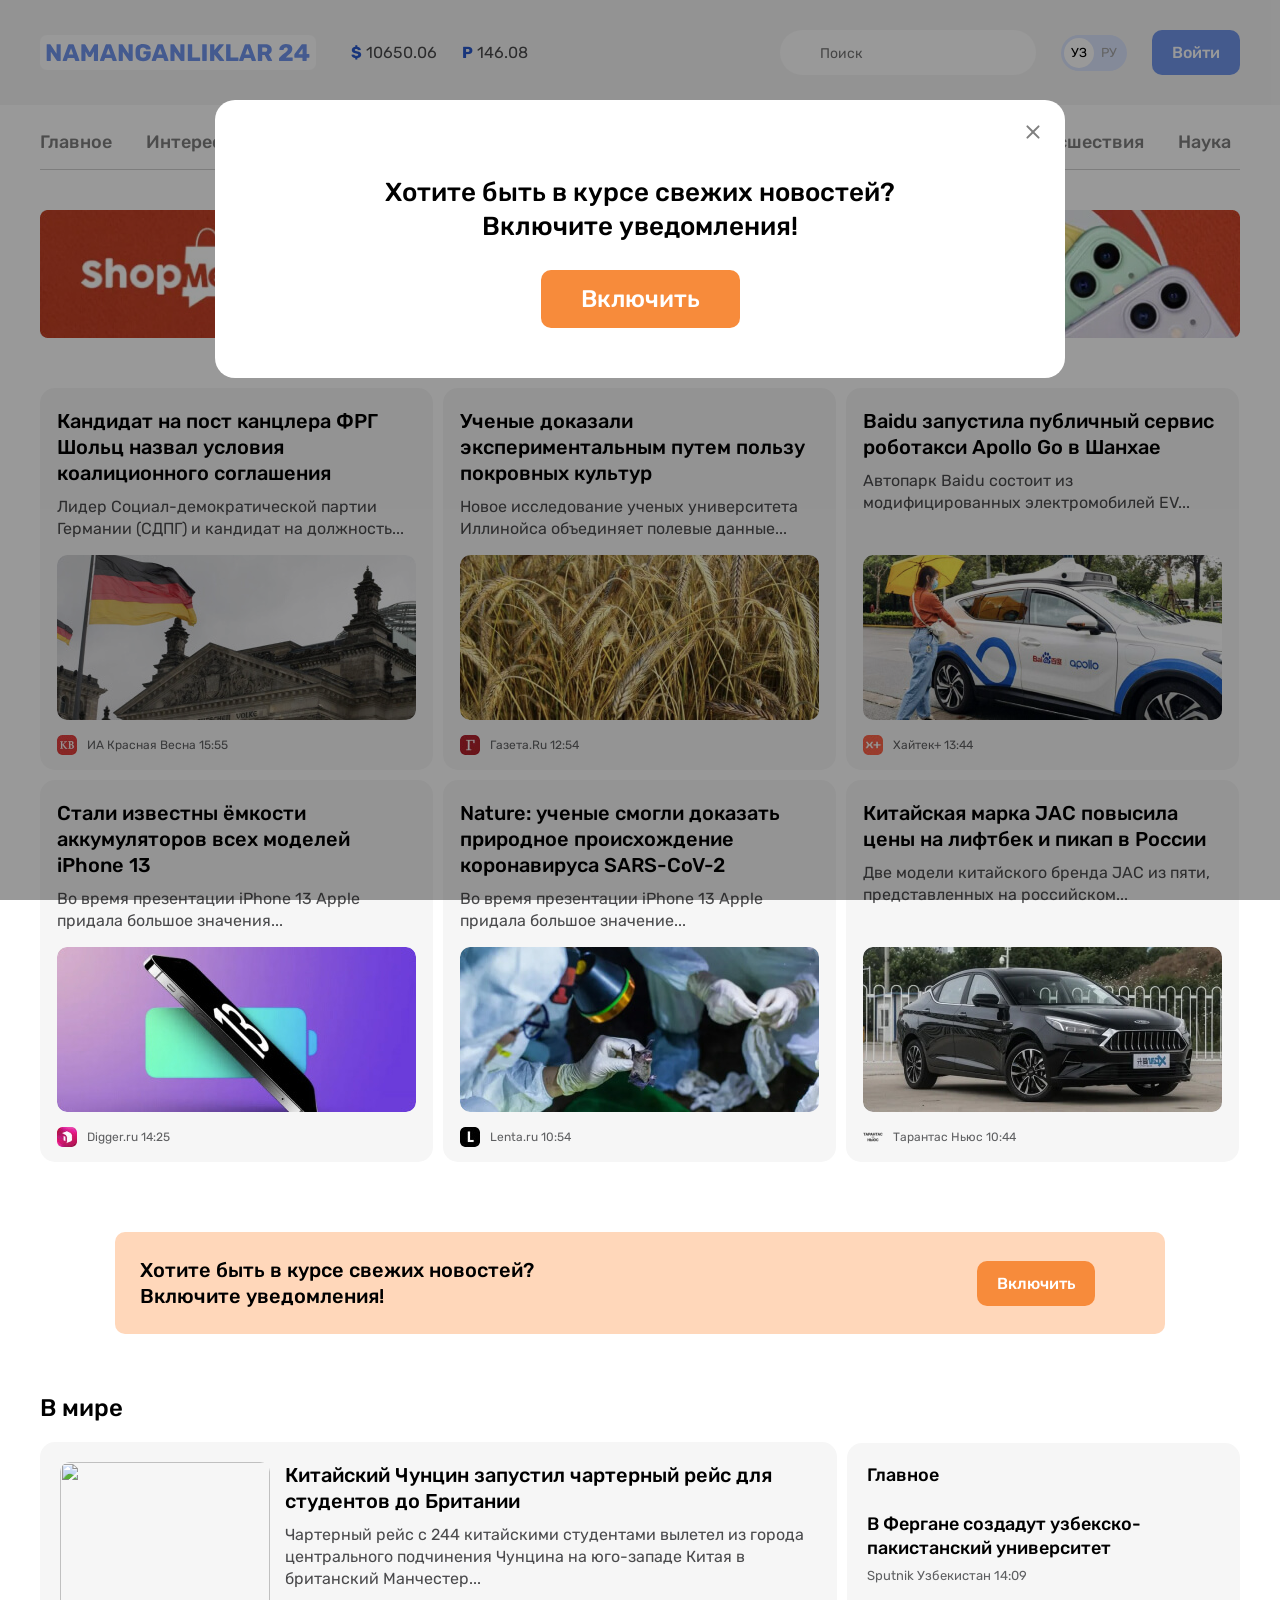
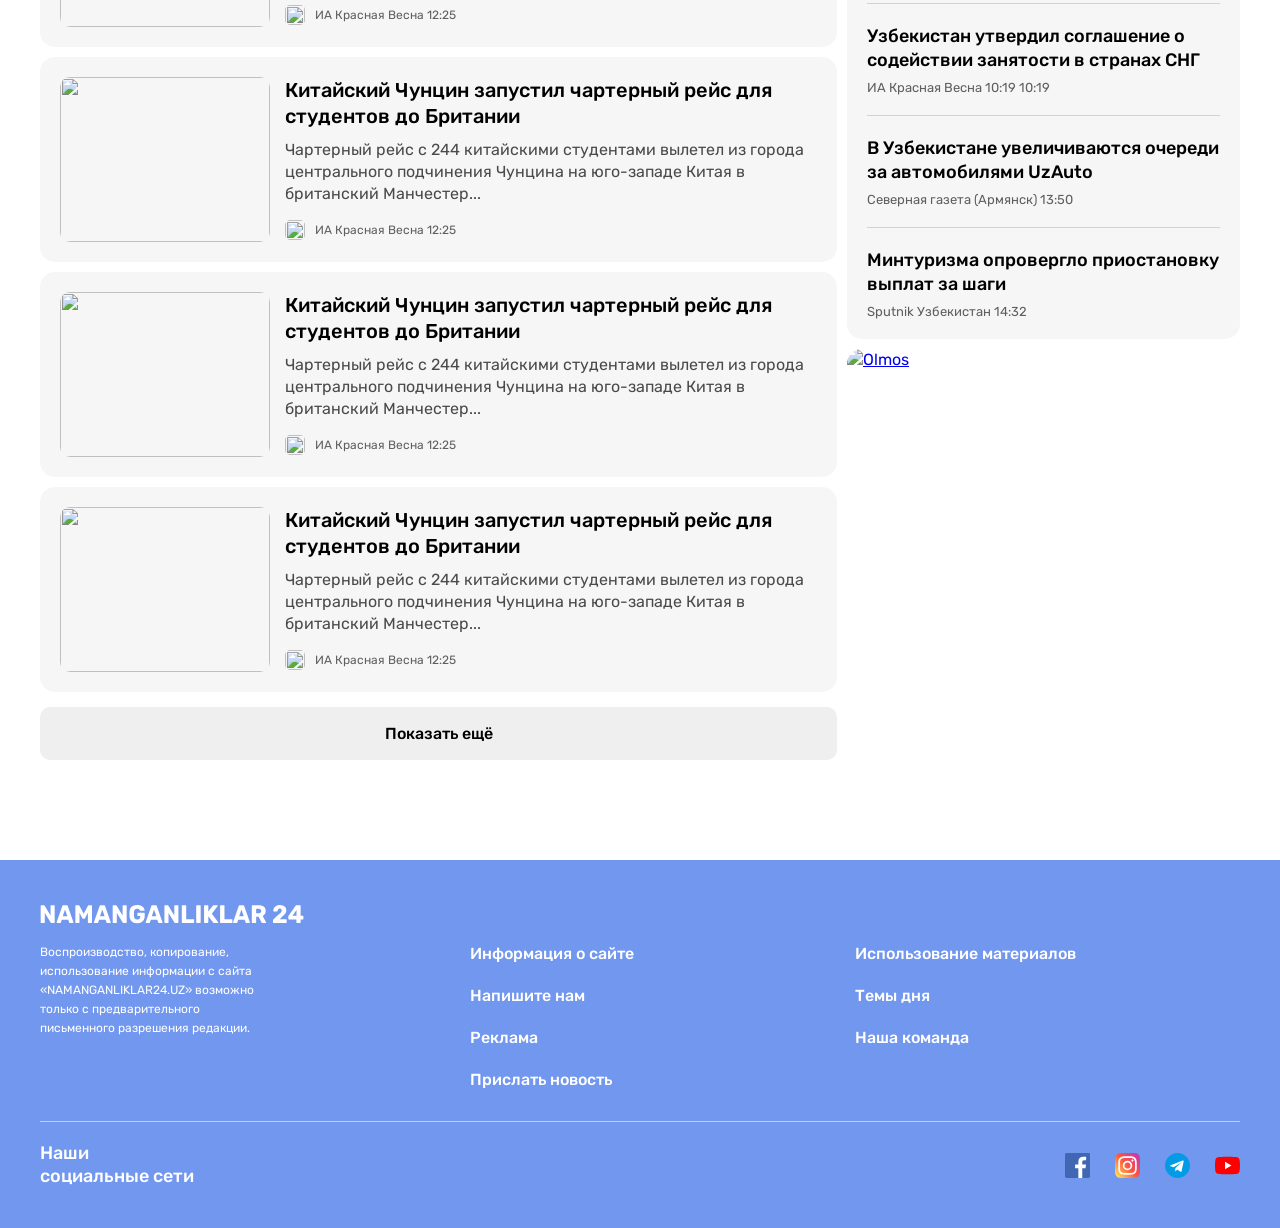
==== commit e9f1f2f8: "Add modal section" ====
--- a/index.html
+++ b/index.html
@@ -24,7 +24,7 @@
       <div class="site-header-top-container container ">
         <!-- SITE-HEADER-LOGO -->
         <a class="site-header-logo" href="index-html">
-            <img class="site-header-logo-img" src="images/logo-purple.svg" alt="N24 logo" width="264" height="28">
+            <img class="site-header-logo-img" src="img/logo-purple.svg" alt="N24 logo" width="264" height="28">
         </a>
 
         <!-- CURRENCY-RATES -->
@@ -95,7 +95,7 @@
       <!-- SITE-HEADER-BANNER -->
       <aside>
         <a class="site-header-banner-link" href="https://olcha.uz" target="_blank">
-          <img class="site-header-banner-img" src="images/shopme-banner.jpg" alt="ShopMe banner" width="1200" height="128" srcset="images/shopme-banner.jpg 1x, images/shopme-banner@2x.jpg 2x">
+          <img class="site-header-banner-img" src="img/shopme-banner.jpg" alt="ShopMe banner" width="1200" height="128" srcset="img/shopme-banner.jpg 1x, img/shopme-banner@2x.jpg 2x">
         </a>
       </aside>
     </div>
@@ -118,9 +118,9 @@
             </a>
           </h3>
           <p class="article-card-text">Лидер Социал-демократической партии Германии (СДПГ) и кандидат на должность...</p>
-          <img class="article-card-img" src="images/germany.jpg" alt="Кандидат на пост канцлера ФРГ Шольц назвал условия коалиционного соглашения" width="360" height="165" srcset="images/germany.jpg 1x, images/germany@2x.jpg 2x">
-          <footer class="article-card-footer">
-            <img class="article-card-source-icon" src="images/krasnaya-vesna.jpg" alt="" width="20" height="20" srcset="images/krasnaya-vesna.jpg 1x, images/krasnaya-vesna@2x.jpg 2x">
+          <img class="article-card-img" src="img/germany.jpg" alt="Кандидат на пост канцлера ФРГ Шольц назвал условия коалиционного соглашения" width="360" height="165" srcset="img/germany.jpg 1x, img/germany@2x.jpg 2x">
+          <footer class="article-card-footer">
+            <img class="article-card-source-icon" src="img/krasnaya-vesna.jpg" alt="" width="20" height="20" srcset="img/krasnaya-vesna.jpg 1x, img/krasnaya-vesna@2x.jpg 2x">
             <div class="article-card-source-time">
               <span class="article-card-source">ИА Красная Весна </span>
               <time datetime="2024-08-17T15:55:00">15:55</time>
@@ -134,9 +134,9 @@
             </a>
           </h3>
           <p class="article-card-text">Новое исследование ученых университета Иллинойса объединяет полевые данные... </p>
-          <img class="article-card-img" src="images/wheat.jpg" alt="Ученые доказали экспериментальным путем пользу покровных культур" width="360" height="165" srcset="images/wheat.jpg 1x, images/wheat@2x.jpg 2x">
-          <footer class="article-card-footer">
-            <img class="article-card-source-icon" src="images/gazetaru.jpg" alt="" width="20" height="20" srcset="images/gazetaru.jpg 1x, images/gazetaru@2x.jpg 2x">
+          <img class="article-card-img" src="img/wheat.jpg" alt="Ученые доказали экспериментальным путем пользу покровных культур" width="360" height="165" srcset="img/wheat.jpg 1x, img/wheat@2x.jpg 2x">
+          <footer class="article-card-footer">
+            <img class="article-card-source-icon" src="img/gazetaru.jpg" alt="" width="20" height="20" srcset="img/gazetaru.jpg 1x, img/gazetaru@2x.jpg 2x">
             <div class="article-card-source-time">
               <span class="article-card-source">Газета.Ru</span>
               <time datetime="2024-08-17T12:54:00">12:54</time>
@@ -150,9 +150,9 @@
             </a>
           </h3>
           <p class="article-card-text">Автопарк Baidu состоит из модифицированных электромобилей EV... </p>
-          <img class="article-card-img" src="images/baidu.jpg" alt="Baidu запустила публичный сервис роботакси Apollo Go в Шанхае" width="360" height="165" srcset="images/baidu.jpg 1x, images/baidu@2x.jpg 2x">
-          <footer class="article-card-footer">
-            <img class="article-card-source-icon" src="images/hitech-plus.jpg" alt="" width="20" height="20" srcset="images/hitech-plus.jpg 1x, images/hitech-plus@2x.jpg 2x">
+          <img class="article-card-img" src="img/baidu.jpg" alt="Baidu запустила публичный сервис роботакси Apollo Go в Шанхае" width="360" height="165" srcset="img/baidu.jpg 1x, img/baidu@2x.jpg 2x">
+          <footer class="article-card-footer">
+            <img class="article-card-source-icon" src="img/hitech-plus.jpg" alt="" width="20" height="20" srcset="img/hitech-plus.jpg 1x, img/hitech-plus@2x.jpg 2x">
             <div class="article-card-source-time">
               <span class="article-card-source">Хайтек+</span>
               <time datetime="2024-08-17T13:44:00">13:44</time>
@@ -166,9 +166,9 @@
             </a>
           </h3>
           <p class="article-card-text">Во время презентации iPhone 13 Apple придала большое значения...</p>
-          <img class="article-card-img" src="images/iphone-13.jpg" alt="Стали известны ёмкости аккумуляторов всех моделей iPhone 13" width="360" height="165" srcset="images/iphone-13.jpg 1x, images/iphone-13@2x.jpg 2x">
-          <footer class="article-card-footer">
-            <img class="article-card-source-icon" src="images/digger-logo.jpg" alt="" width="20" height="20" srcset="images/digger-logo.jpg 1x, images/digger-logo@2x.jpg 2x">
+          <img class="article-card-img" src="img/iphone-13.jpg" alt="Стали известны ёмкости аккумуляторов всех моделей iPhone 13" width="360" height="165" srcset="img/iphone-13.jpg 1x, img/iphone-13@2x.jpg 2x">
+          <footer class="article-card-footer">
+            <img class="article-card-source-icon" src="img/digger-logo.jpg" alt="" width="20" height="20" srcset="img/digger-logo.jpg 1x, img/digger-logo@2x.jpg 2x">
             <div class="article-card-source-time">
               <span class="article-card-source">Digger.ru </span>
               <time datetime="2024-08-17T14:25:00">14:25</time>
@@ -181,9 +181,9 @@
             </a>
           </h3>
           <p class="article-card-text">Во время презентации iPhone 13 Apple придала большое значение...</p>
-          <img class="article-card-img" src="images/sars-cov-2.jpg" alt=" Nature: ученые смогли доказать природное происхождение коронавируса SARS-CoV-2" width="360" height="165" srcset="images/sars-cov-2.jpg 1x, images/sars-cov-2@2x.jpg 2x">
-          <footer class="article-card-footer">
-            <img class="article-card-source-icon" src="images/lenta.jpg" alt="" width="20" height="20" srcset="images/lenta.jpg 1x, images/lenta@2x.jpg 2x">
+          <img class="article-card-img" src="img/sars-cov-2.jpg" alt=" Nature: ученые смогли доказать природное происхождение коронавируса SARS-CoV-2" width="360" height="165" srcset="img/sars-cov-2.jpg 1x, img/sars-cov-2@2x.jpg 2x">
+          <footer class="article-card-footer">
+            <img class="article-card-source-icon" src="img/lenta.jpg" alt="" width="20" height="20" srcset="img/lenta.jpg 1x, img/lenta@2x.jpg 2x">
             <div class="article-card-source-time">
               <span class="article-card-source">Lenta.ru </span>
               <time datetime="2024-08-17T10:54:00">10:54</time>
@@ -196,9 +196,9 @@
             </a>
           </h3>
           <p class="article-card-text">Две модели китайского бренда JAC из пяти, представленных на российском...</p>
-          <img class="article-card-img" src="images/jac.jpg" alt="Китайская марка JAC повысила цены на лифтбек и пикап в России" width="360" height="165" srcset="images/jac.jpg 1x, images/jac@2x.jpg 2x">
-          <footer class="article-card-footer">
-            <img class="article-card-source-icon" src="images/tarantas-news.png" alt="" width="20" height="20" srcset="images/tarantas-news.png 1x, images/tarantas-news@2x.png 2x">
+          <img class="article-card-img" src="img/jac.jpg" alt="Китайская марка JAC повысила цены на лифтбек и пикап в России" width="360" height="165" srcset="img/jac.jpg 1x, img/jac@2x.jpg 2x">
+          <footer class="article-card-footer">
+            <img class="article-card-source-icon" src="img/tarantas-news.png" alt="" width="20" height="20" srcset="img/tarantas-news.png 1x, img/tarantas-news@2x.png 2x">
             <div class="article-card-source-time">
               <span class="article-card-source">Тарантас Ньюс </span>
               <time datetime="2024-08-17T10:44:00">10:44</time>
@@ -351,7 +351,7 @@
     <div class="container">
       <div class="site-footer-logo-wrapper" >
         <a class="site-footer-logo" href="index.html">
-          <img class="site-footer-logo-img" src="images/logo-white.svg" alt="N24 logo" width="264" height="28">
+          <img class="site-footer-logo-img" src="img/logo-white.svg" alt="N24 logo" width="264" height="28">
         </a>
       </div>
 
@@ -394,20 +394,20 @@
         <ul class="site-footer-socials-lists">
           <li class="site-footer-socials-item">
             <a class="site-footer-socials-link" href="#" target="_blank">
-              <img class="site-footer-socials-icon" src="images/icon-facebook.svg" alt="Facebook" width="25" height="25">
+              <img class="site-footer-socials-icon" src="img/icon-facebook.svg" alt="Facebook" width="25" height="25">
             </a>
           </li>
           <li class="site-footer-socials-item">
             <a class="site-footer-socials-link" href="#" target="_blank">
-              <img class="site-footer-socials-icon" src="images/icon-instagram.svg" alt="Instagram" width="25" height="25">
+              <img class="site-footer-socials-icon" src="img/icon-instagram.svg" alt="Instagram" width="25" height="25">
             </a>
           </li><li class="site-footer-socials-item">
             <a class="site-footer-socials-link" href="#" target="_blank">
-              <img class="site-footer-socials-icon" src="images/icon-telegram.svg" alt="Telegram" width="25" height="25">
+              <img class="site-footer-socials-icon" src="img/icon-telegram.svg" alt="Telegram" width="25" height="25">
             </a>
           </li><li class="site-footer-socials-item">
             <a class="site-footer-socials-link" href="#" target="_blank">
-              <img class="site-footer-socials-icon" src="images/icon-youtube.svg" alt="Youtube" width="25" height="25">
+              <img class="site-footer-socials-icon" src="img/icon-youtube.svg" alt="Youtube" width="25" height="25">
             </a>
           </li>
         </ul>
@@ -416,5 +416,23 @@
   </div>
 
 
+  <!-- MODAL -->
+  <section class="modal modal-open" id="notification-modal">
+    <div class="modal-dialog">
+      <div class="modal-content">
+        <h2 class="visually-hidden">Уведомления</h2>
+        <button class="modal-close js-modal-close" type="button" aria-label="Закрыты модальное окно">
+          <img class="modal-close-icon" src="img/icon-close.svg" alt="" width="24" height="24">
+        </button>
+        <p class="modal-lead">Хотите быть в курсе свежих новостей?<br>Включите уведомления!</p>
+        <div class="modal-actions">
+          <button class="button button-large button-orange" type="button">Включить</button>
+        </div>
+      </div>
+    </div>
+  </section>
+
+
+  <script src="js/main.js"></script>
 </body>
 </html>
--- a/css/styles.css
+++ b/css/styles.css
@@ -2,7 +2,7 @@
 :root {
   --accent-color: #7297ec;
 
-/* Vidioda qo`shilmagan. Bu 2ta custom propertyni o`zim qo`shdim!!!  */
+/* Videoda qo`shilmagan. Bu 2ta custom propertyni o`zim qo`shdim!!!  */
   --outline-color: 2px dashed var(--accent-color);
   --site-footer-color: #7297ef;
 }
@@ -37,11 +37,28 @@
   height: auto;
 }
 
+
 /* OUTLINE STYLES */
 *:focus {
   outline: var(--outline-color);
   outline-offset: 3px;
 }
+
+
+/* VISUALLY-HIDDEN */
+.visually-hidden {
+  position: absolute;
+  width: 1px;
+  height: 1px;
+  margin: -1px;
+  border: 0;
+  padding: 0;
+  white-space: nowrap;
+  clip-path: inset(100%);
+  clip: rect(0 0 0 0);
+  overflow: hidden;
+}
+
 
 /*  BUTTON */
 .button {
@@ -68,6 +85,12 @@
 .button-block {
   display: block;
   width: 100%;
+}
+
+.button-large {
+  padding: 15px 40px;
+  font-size: 24px;
+  line-height: 28px;
 }
 
 .button-primary {
@@ -166,6 +189,7 @@
   background-color: #dce6ff;
 
 }
+
 .lang-toggle-link {
   width: 30px;
   height: 30px;
@@ -748,6 +772,78 @@
 .contact-page-info {
   width: 494px;
   margin-left: 10px;
+}
+
+
+/* MODAL */
+.modal {
+  display: none;
+  position: fixed;
+  z-index: 9999;
+  left: 0;
+  top: 0;
+  width: 100%;
+  height: 100%;
+  padding-bottom: 40px;
+  overflow: auto;
+  background-color: rgba(0, 0, 0, 0.4);
+}
+
+.modal-open {
+  display: block;
+}
+
+.modal-dialog {
+  width: 100%;
+  max-width: 850px;
+  margin-left: auto;
+  margin-right: auto;
+  margin-top: 100px;
+}
+
+.modal-content {
+  position: relative;
+  z-index: 1;
+  padding: 50px;
+  border-radius: 20px;
+  background-color: #fff;
+}
+
+.modal-close {
+  position: absolute;
+  z-index: 1;
+  right: 20px;
+  top: 20px;
+  border: 0;
+  padding: 0;
+  background-color: transparent;
+  cursor: pointer;
+}
+
+.modal-close:hover {
+  opacity: 0.8;
+}
+
+.modal-close:active {
+  opacity: 0.6;
+}
+
+.modal-close-icon {
+  display: block;
+}
+
+.modal-lead {
+  font-size: 26px;
+  line-height: 34px;
+  font-weight: 500;
+  color: #000;
+  text-align: center;
+}
+
+.modal-actions {
+  display: flex;
+  justify-content: center;
+  align-items: center;
 }
 
 /* RETINA BGS */
--- a/css/styles.min.css
+++ b/css/styles.min.css
@@ -1 +1 @@
-/*! normalize.css v8.0.1 | MIT License | github.com/necolas/normalize.css */button,hr,input{overflow:visible}img,legend{max-width:100%}progress,sub,sup{vertical-align:baseline}body,html{height:100%}.button,.lang-toggle-link{text-align:center;text-decoration:none}.button,.lang-toggle-link,.site-footer-link,.sitenav-link{text-decoration:none}.site-footer-link:hover,abbr[title]{text-decoration:underline}.article-card,.contact-page-form,.news-list,body{-webkit-box-orient:vertical;-webkit-box-direction:normal}html{line-height:1.15;-webkit-text-size-adjust:100%}details,main{display:block}h1{font-size:2em;margin:.67em 0}hr{-webkit-box-sizing:content-box;box-sizing:content-box;height:0}[type=checkbox],[type=radio],legend{-webkit-box-sizing:border-box;padding:0}code,kbd,pre,samp{font-family:monospace,monospace;font-size:1em}a{background-color:transparent}abbr[title]{border-bottom:none;-webkit-text-decoration:underline dotted;text-decoration:underline dotted}b,strong{font-weight:bolder}small{font-size:80%}sub,sup{font-size:75%;line-height:0;position:relative}sub{bottom:-.25em}sup{top:-.5em}img{border-style:none;height:auto}button,input,optgroup,select,textarea{font-family:inherit;font-size:100%;line-height:1.15;margin:0}button,select{text-transform:none}[type=button],[type=reset],[type=submit],button{-webkit-appearance:button}[type=button]::-moz-focus-inner,[type=reset]::-moz-focus-inner,[type=submit]::-moz-focus-inner,button::-moz-focus-inner{border-style:none;padding:0}[type=button]:-moz-focusring,[type=reset]:-moz-focusring,[type=submit]:-moz-focusring,button:-moz-focusring{outline:ButtonText dotted 1px}fieldset{padding:.35em .75em .625em}legend{box-sizing:border-box;color:inherit;display:table;white-space:normal}textarea{overflow:auto}[type=checkbox],[type=radio]{box-sizing:border-box}[type=number]::-webkit-inner-spin-button,[type=number]::-webkit-outer-spin-button{height:auto}[type=search]{-webkit-appearance:textfield;outline-offset:-2px}[type=search]::-webkit-search-decoration{-webkit-appearance:none}::-webkit-file-upload-button{-webkit-appearance:button;font:inherit}.button,body{font-size:16px}summary{display:list-item}[hidden],template{display:none}:root{--accent-color:#7297ec;--outline-color:2px dashed var(--accent-color);--site-footer-color:#7297ef}html{-webkit-box-sizing:border-box;box-sizing:border-box;scroll-behavior:smooth}*,::after,::before{-webkit-box-sizing:inherit;box-sizing:inherit}body{display:-webkit-box;display:-ms-flexbox;display:flex;-ms-flex-direction:column;flex-direction:column;padding:0;margin:0;font-family:Rubik,Open-sans,Arial,sans-serif;line-height:22px;background-color:#fff;color:#4a4a4c}:focus{outline:var(--outline-color);outline-offset:3px}.button{display:inline-block;padding:13px 20px;border:0;border-radius:10px;line-height:normal;font-weight:500;cursor:pointer}.button:hover,.site-footer-logo:hover,.site-header-logo:hover{opacity:.8}.artical-card-horizontal-link:active,.article-card-link:active,.button:active,.sidebar-news-card-link:active,.site-footer-logo:active,.site-header-logo:active,.sitenav-link:active{opacity:.6}.button-block{display:block;width:100%}.button-primary{background-color:var(--accent-color);color:#fff}.button-orange{background-color:#f78b3b;color:#fff}.container{width:100%;max-width:1240px;padding-left:20px;padding-right:20px;margin-left:auto;margin-right:auto}.site-header-top{padding-top:30px;padding-bottom:30px;background-color:#f6f6f6;margin-bottom:10px}.article-card-footer,.article-card-horizontal-footer,.site-header-top-container{display:-webkit-box;display:-ms-flexbox;display:flex;-webkit-box-align:center;-ms-flex-align:center;align-items:center}.site-header-logo{display:-webkit-box;display:-ms-flexbox;display:flex;padding:8px 6px;margin-right:35px;border-radius:7px;background-color:#fff}.currancy-rates,.lang-toggle{display:-webkit-box;display:-ms-flexbox}.currancy-rates{display:flex;-webkit-box-align:center;-ms-flex-align:center;align-items:center;padding:0;margin:0 auto 0 0;list-style:none}.currancy-rates-item:not(:last-child),.gloabl-search-form,.lang-toggle,.site-footer-socials-item:not(:last-child){margin-right:25px}.currancy-rates-type{color:#2959ce}.gloabl-search-form-input{padding:15px 20px 13px 40px;border:0;border-radius:60px;font-size:14px;line-height:normal;background-image:url("../images/icon-search.svg");background-repeat:no-repeat;background-size:20px;background-position:15px center}.lang-toggle{display:flex;padding:3px;border-radius:39px;background-color:#dce6ff}.lang-toggle-link{width:30px;height:30px;font-size:13px;line-height:30px;color:#a6a6a6;border-radius:50%}.lang-toggle-link-active{background-color:#fff;color:#000}.sitenav{padding-top:12px;padding-bottom:12px;border-bottom:1px solid #d1d1d1;font-size:18px;font-weight:500;line-height:normal}.sitenav:not(:last-child){margin-bottom:40px}.sitenav-list{display:-webkit-box;display:-ms-flexbox;display:flex;-ms-flex-wrap:wrap;flex-wrap:wrap;-webkit-box-align:center;-ms-flex-align:center;align-items:center;margin:0;padding:0;list-style:none}.sitenav-item{margin-top:4px;margin-bottom:4px}.sitenav-item:not(:last-child){margin-right:34px}.sitenav-link{display:block;color:#7f7f7f}.artical-card-horizontal-link:hover,.article-card-link:hover,.sidebar-news-card-link:hover,.sitenav-link:hover{color:var(--accent-color)}.contact-page-content,.sidebar-ad-link,.site-footer-about-links,.site-footer-logo,.site-footer-socials-link,.site-header-banner-link{display:-webkit-box;display:-ms-flexbox;display:flex}.main-content{-webkit-box-flex:1;-ms-flex-positive:1;flex-grow:1;padding-top:50px;padding-bottom:100px}.news-grid{display:-webkit-box;display:-ms-flexbox;display:flex;-ms-flex-wrap:wrap;flex-wrap:wrap;margin-left:-10px}.article-card,.notification-cta{display:-webkit-box;display:-ms-flexbox}.news-grid-item{width:393px;margin-left:10px;margin-bottom:10px}.article-card{display:flex;-ms-flex-direction:column;flex-direction:column;padding:20px 17px 15px;border-radius:15px;background-color:#f6f6f6}.article-card-title{margin-top:0;margin-bottom:10px;font-size:20px;font-weight:500;line-height:26px}.artical-card-horizontal-link,.article-card-link,.sidebar-news-card-link{display:inline-block;color:#000;text-decoration:none}.article-card-text{margin-top:0;margin-bottom:15px}.article-card-img{display:block;width:360px;height:165px;margin-top:auto;margin-bottom:15px;border-radius:10px;-o-object-fit:cover;object-fit:cover}.article-card-source-icon{width:20px;height:20px;margin-right:10px;border-radius:5px}.article-card-horizontal-source-time,.article-card-source-time{font-size:12px;line-height:normal;color:#5e5f61}.notification-cta{display:flex;-webkit-box-pack:justify;-ms-flex-pack:justify;justify-content:space-between;-webkit-box-align:center;-ms-flex-align:center;align-items:center;padding:25px 70px 25px 25px;margin:60px 75px;border-radius:10px;background-color:#ffd7ba;background-image:url("../images/global-notifications-bg.jpg");background-repeat:no-repeat;background-size:cover;background-position:center center}.artical-card-horizontal,.news-list{display:-webkit-box;display:-ms-flexbox}.notification-cta-text{font-size:20px;font-weight:500;line-height:26px;color:#000}.global-news-heading{margin-top:0;margin-bottom:20px;font-size:24px;line-height:normal;font-weight:500;color:#000}.news-list{display:flex;-ms-flex-direction:column;flex-direction:column;margin-bottom:15px}.form-group:not(:last-child),.form-groups-wrapper:not(:last-child),.layout-2-1-sidebar-item:not(:last-child),.news-list-item:not(:last-child){margin-bottom:10px}.artical-card-horizontal{display:flex;-webkit-box-align:start;-ms-flex-align:start;align-items:flex-start;background-color:#f6f6f6;border-radius:15px;padding:20px}.layout-2-1,.site-footer-logo-wrapper{display:-webkit-box;display:-ms-flexbox}.artical-card-horzontal-img{width:210px;height:165px;margin-right:15px;border-radius:10px;-o-object-fit:cover;object-fit:cover}.artical-card-horizontal-content{-webkit-box-flex:1;-ms-flex-positive:1;flex-grow:1}.artical-card-horizontal-title{margin-top:0;margin-bottom:10px;font-size:20px;line-height:26px;font-weight:500}.artical-card-horizontal-text{margin-top:0;margin-bottom:15px;font-size:16px;line-height:22px}.article-card-horizontal-source-icon{width:20px;height:20px;margin-right:10px;border-radius:5px;-o-object-fit:cover;object-fit:cover}.news-list-more-button{padding:17px}.layout-2-1{display:flex;-webkit-box-align:start;-ms-flex-align:start;align-items:flex-start}.layout-2-1-main{width:797px;margin-right:10px}.layout-2-1-sidebar{width:393px;margin-top:49px}.sidebar-news-card-title,.siedebar-news-card-heading{margin-top:0;font-size:18px;line-height:24px;font-weight:500}.sidebar-news-card{padding:20px;border-radius:15px;background-color:#f6f6f6;color:#000}.siedebar-news-card-heading{margin-bottom:25px}.sidebar-news-card-list{padding:0;margin:0;list-style:none}.sidebar-news-card-item{padding-bottom:20px}.sidebar-news-card-item:first-child{padding-top:0}.sidebar-news-card-item:last-child{padding-bottom:0}.sidebar-news-card-item:not(:last-child){border-bottom:1px solid #d2d2d2;margin-bottom:20px}.sidebar-news-card-title{margin-bottom:8px}.sidebar-news-card-source-time{font-size:13px;line-height:normal;color:#5e5f61}.sidebar-ad-img{width:393px;height:338px;-o-object-fit:cover;object-fit:cover;border-radius:15px}.sidebar-ad-img-tall{height:553px}.site-footer{--outline-color:2px dashed #fff;padding-top:40px;padding-bottom:40px;background-color:var(--site-footer-color);color:#fff}.site-footer-logo-wrapper{display:flex;margin-bottom:15px}.site-footer-logo-img{width:264px;height:28px;-o-object-fit:contain;object-fit:contain}.site-footer-about{width:230px;margin-right:200px;font-size:12px;line-height:19px}.site-footer-links-wrapper{-webkit-box-flex:1;-ms-flex-positive:1;flex-grow:1;display:-webkit-box;display:-ms-flexbox;display:flex}.site-footer-links{width:50%;padding-left:0;padding-right:24px;margin:0;list-style:none;font-weight:500}.site-footer-links-item:not(:last-child){margin-bottom:20px}.site-footer-link{display:inline-block;color:#fff}.site-footer-divider{height:1px;border:0;margin-top:30px;margin-bottom:20px;background-color:#cecece}.site-footer-socials{display:-webkit-box;display:-ms-flexbox;display:flex;-webkit-box-pack:justify;-ms-flex-pack:justify;justify-content:space-between;-webkit-box-align:center;-ms-flex-align:center;align-items:center}.site-footer-socials-heading{width:160px;margin:0;font-size:18px;line-height:23px;font-weight:500}.site-footer-socials-lists{display:-webkit-box;display:-ms-flexbox;display:flex;-webkit-box-align:center;-ms-flex-align:center;align-items:center;padding:0;margin:0;list-style:none}.site-footer-socials-icon{-ms-flex-negative:0;flex-shrink:0;width:25px;height:25px;-o-object-fit:contain;object-fit:contain}.form-groups-wrapper{display:-webkit-box;display:-ms-flexbox;display:flex;-webkit-box-pack:justify;-ms-flex-pack:justify;justify-content:space-between}.form-groups-wrapper .form-group{width:calc(50% - 5px);margin-bottom:0}.form-field{display:block;width:100%;padding:18px 20px;border:1px solid rgba(0,0,0,.2);border-radius:10px}.form-field-textarea{min-height:180px;resize:vertical}.definitions-card{padding:20px 25px;margin:0;border-radius:10px;background-color:#f6f6f6;color:#000}.definitions-card-item{padding-top:20px;padding-bottom:20px}.definitions-card-item:not(:last-child){border-bottom:1px solid #d2d2d2}.definitions-card-title{margin-bottom:7px;font-size:20px;line-height:24px;font-weight:500}.definitions-card-value{margin:0;font-size:16px;line-height:19px}.contact-page-heading{margin-top:0;margin-bottom:20px;font-size:24px;line-height:29px;font-weight:500;color:#000}.contact-page-form{display:-webkit-box;display:-ms-flexbox;display:flex;-ms-flex-direction:column;flex-direction:column;width:696px}.contact-page-form-submit{-ms-flex-item-align:end;align-self:flex-end;margin-top:20px}.contact-page-info{width:494px;margin-left:10px}@media only screen and (-webkit-min-device-pixel-ratio:2),only screen and (-o-min-device-pixel-ratio:2/1),only screen and (min-device-pixel-ratio:2),only screen and (-webkit-min-device-pixel-ratio:2),only screen and (-o-min-device-pixel-ratio:2/1),only screen and (min-resolution:192dpi),only screen and (min-resolution:2dppx){.notification-cta{background-image:url("../images/global-notifications-bg@2x.jpg")}}+/*! normalize.css v8.0.1 | MIT License | github.com/necolas/normalize.css */html{line-height:1.15;-webkit-text-size-adjust:100%}body{margin:0}main{display:block}h1{font-size:2em;margin:.67em 0}hr{-webkit-box-sizing:content-box;box-sizing:content-box;height:0;overflow:visible}pre{font-family:monospace,monospace;font-size:1em}a{background-color:transparent}abbr[title]{border-bottom:none;text-decoration:underline;-webkit-text-decoration:underline dotted;text-decoration:underline dotted}b,strong{font-weight:bolder}code,kbd,samp{font-family:monospace,monospace;font-size:1em}small{font-size:80%}sub,sup{font-size:75%;line-height:0;position:relative;vertical-align:baseline}sub{bottom:-.25em}sup{top:-.5em}img{border-style:none}button,input,optgroup,select,textarea{font-family:inherit;font-size:100%;line-height:1.15;margin:0}button,input{overflow:visible}button,select{text-transform:none}[type=button],[type=reset],[type=submit],button{-webkit-appearance:button}[type=button]::-moz-focus-inner,[type=reset]::-moz-focus-inner,[type=submit]::-moz-focus-inner,button::-moz-focus-inner{border-style:none;padding:0}[type=button]:-moz-focusring,[type=reset]:-moz-focusring,[type=submit]:-moz-focusring,button:-moz-focusring{outline:1px dotted ButtonText}fieldset{padding:.35em .75em .625em}legend{-webkit-box-sizing:border-box;box-sizing:border-box;color:inherit;display:table;max-width:100%;padding:0;white-space:normal}progress{vertical-align:baseline}textarea{overflow:auto}[type=checkbox],[type=radio]{-webkit-box-sizing:border-box;box-sizing:border-box;padding:0}[type=number]::-webkit-inner-spin-button,[type=number]::-webkit-outer-spin-button{height:auto}[type=search]{-webkit-appearance:textfield;outline-offset:-2px}[type=search]::-webkit-search-decoration{-webkit-appearance:none}::-webkit-file-upload-button{-webkit-appearance:button;font:inherit}details{display:block}summary{display:list-item}template{display:none}[hidden]{display:none}:root{--accent-color:#7297ec;--outline-color:2px dashed var(--accent-color);--site-footer-color:#7297ef}html{-webkit-box-sizing:border-box;box-sizing:border-box;height:100%;scroll-behavior:smooth}*,::after,::before{-webkit-box-sizing:inherit;box-sizing:inherit}body{display:-webkit-box;display:-ms-flexbox;display:flex;-webkit-box-orient:vertical;-webkit-box-direction:normal;-ms-flex-direction:column;flex-direction:column;height:100%;padding:0;margin:0;font-family:Rubik,Open-sans,Arial,sans-serif;font-size:16px;line-height:22px;background-color:#fff;color:#4a4a4c}img{max-width:100%;height:auto}:focus{outline:var(--outline-color);outline-offset:3px}.visually-hidden{position:absolute;width:1px;height:1px;margin:-1px;border:0;padding:0;white-space:nowrap;-webkit-clip-path:inset(100%);clip-path:inset(100%);clip:rect(0 0 0 0);overflow:hidden}.button{display:inline-block;padding:13px 20px;border:0;border-radius:10px;font-size:16px;line-height:normal;font-weight:500;text-decoration:none;text-align:center;cursor:pointer}.button:hover{opacity:.8}.button:active{opacity:.6}.button-block{display:block;width:100%}.button-large{padding:15px 40px;font-size:24px;line-height:28px}.button-primary{background-color:var(--accent-color);color:#fff}.button-orange{background-color:#f78b3b;color:#fff}.container{width:100%;max-width:1240px;padding-left:20px;padding-right:20px;margin-left:auto;margin-right:auto}.site-header-top{padding-top:30px;padding-bottom:30px;background-color:#f6f6f6;margin-bottom:10px}.site-header-top-container{display:-webkit-box;display:-ms-flexbox;display:flex;-webkit-box-align:center;-ms-flex-align:center;align-items:center}.site-header-logo{display:-webkit-box;display:-ms-flexbox;display:flex;padding:8px 6px;margin-right:35px;border-radius:7px;background-color:#fff}.site-header-logo:hover{opacity:.8}.site-header-logo:active{opacity:.6}.currancy-rates{display:-webkit-box;display:-ms-flexbox;display:flex;-webkit-box-align:center;-ms-flex-align:center;align-items:center;padding:0;margin:0;margin-right:auto;list-style:none}.currancy-rates-item:not(:last-child){margin-right:25px}.currancy-rates-type{color:#2959ce}.gloabl-search-form{margin-right:25px}.gloabl-search-form-input{padding-top:15px;padding-right:20px;padding-bottom:13px;padding-left:40px;border:0;border-radius:60px;font-size:14px;line-height:normal;background-image:url(images/icon-search.svg);background-repeat:no-repeat;background-size:20px;background-position:15px center}.lang-toggle{display:-webkit-box;display:-ms-flexbox;display:flex;padding:3px;margin-right:25px;border-radius:39px;background-color:#dce6ff}.lang-toggle-link{width:30px;height:30px;font-size:13px;line-height:30px;color:#a6a6a6;border-radius:50%;text-align:center;text-decoration:none}.lang-toggle-link-active{background-color:#fff;color:#000}.sitenav{padding-top:12px;padding-bottom:12px;border-bottom:1px solid #d1d1d1;font-size:18px;font-weight:500;line-height:normal}.sitenav:not(:last-child){margin-bottom:40px}.sitenav-list{display:-webkit-box;display:-ms-flexbox;display:flex;-ms-flex-wrap:wrap;flex-wrap:wrap;-webkit-box-align:center;-ms-flex-align:center;align-items:center;margin:0;padding:0;list-style:none}.sitenav-item{margin-top:4px;margin-bottom:4px}.sitenav-item:not(:last-child){margin-right:34px}.sitenav-link{display:block;color:#7f7f7f;text-decoration:none}.sitenav-link:hover{color:var(--accent-color)}.sitenav-link:active{opacity:.6}.site-header-banner-link{display:-webkit-box;display:-ms-flexbox;display:flex}.main-content{-webkit-box-flex:1;-ms-flex-positive:1;flex-grow:1;padding-top:50px;padding-bottom:100px}.news-grid{display:-webkit-box;display:-ms-flexbox;display:flex;-ms-flex-wrap:wrap;flex-wrap:wrap;margin-left:-10px}.news-grid-item{width:393px;margin-left:10px;margin-bottom:10px}.article-card{display:-webkit-box;display:-ms-flexbox;display:flex;-webkit-box-orient:vertical;-webkit-box-direction:normal;-ms-flex-direction:column;flex-direction:column;padding:20px 17px 15px;border-radius:15px;background-color:#f6f6f6}.article-card-title{margin-top:0;margin-bottom:10px;font-size:20px;font-weight:500;line-height:26px}.article-card-link{display:inline-block;color:#000;text-decoration:none}.article-card-link:hover{color:var(--accent-color)}.article-card-link:active{opacity:.6}.article-card-text{margin-top:0;margin-bottom:15px}.article-card-img{display:block;width:360px;height:165px;margin-top:auto;margin-bottom:15px;border-radius:10px;-o-object-fit:cover;object-fit:cover}.article-card-footer{display:-webkit-box;display:-ms-flexbox;display:flex;-webkit-box-align:center;-ms-flex-align:center;align-items:center}.article-card-source-icon{width:20px;height:20px;margin-right:10px;border-radius:5px}.article-card-source-time{font-size:12px;line-height:normal;color:#5e5f61}.notification-cta{display:-webkit-box;display:-ms-flexbox;display:flex;-webkit-box-pack:justify;-ms-flex-pack:justify;justify-content:space-between;-webkit-box-align:center;-ms-flex-align:center;align-items:center;padding:25px 70px 25px 25px;margin:60px 75px;border-radius:10px;background-color:#ffd7ba;background-image:url(images/global-notifications-bg.jpg);background-repeat:no-repeat;background-size:cover;background-position:center center}.notification-cta-text{font-size:20px;font-weight:500;line-height:26px;color:#000}.global-news-heading{margin-top:0;margin-bottom:20px;font-size:24px;line-height:normal;font-weight:500;color:#000}.news-list{display:-webkit-box;display:-ms-flexbox;display:flex;-webkit-box-orient:vertical;-webkit-box-direction:normal;-ms-flex-direction:column;flex-direction:column;margin-bottom:15px}.news-list-item:not(:last-child){margin-bottom:10px}.artical-card-horizontal{display:-webkit-box;display:-ms-flexbox;display:flex;-webkit-box-align:start;-ms-flex-align:start;align-items:flex-start;background-color:#f6f6f6;border-radius:15px;padding:20px}.artical-card-horzontal-img{width:210px;height:165px;margin-right:15px;border-radius:10px;-o-object-fit:cover;object-fit:cover}.artical-card-horizontal-content{-webkit-box-flex:1;-ms-flex-positive:1;flex-grow:1}.artical-card-horizontal-title{margin-top:0;margin-bottom:10px;font-size:20px;line-height:26px;font-weight:500}.artical-card-horizontal-link{display:inline-block;color:#000;text-decoration:none}.artical-card-horizontal-link:hover{color:var(--accent-color)}.artical-card-horizontal-link:active{opacity:.6}.artical-card-horizontal-text{margin-top:0;margin-bottom:15px;font-size:16px;line-height:22px}.article-card-horizontal-footer{display:-webkit-box;display:-ms-flexbox;display:flex;-webkit-box-align:center;-ms-flex-align:center;align-items:center}.article-card-horizontal-source-icon{width:20px;height:20px;margin-right:10px;border-radius:5px;-o-object-fit:cover;object-fit:cover}.article-card-horizontal-source-time{font-size:12px;line-height:normal;color:#5e5f61}.news-list-more-button{padding:17px}.layout-2-1{display:-webkit-box;display:-ms-flexbox;display:flex;-webkit-box-align:start;-ms-flex-align:start;align-items:flex-start}.layout-2-1-main{width:797px;margin-right:10px}.layout-2-1-sidebar{width:393px;margin-top:49px}.layout-2-1-sidebar-item:not(:last-child){margin-bottom:10px}.sidebar-news-card{padding:20px;border-radius:15px;background-color:#f6f6f6;color:#000}.siedebar-news-card-heading{margin-top:0;margin-bottom:25px;font-size:18px;font-weight:500;line-height:24px}.sidebar-news-card-list{padding:0;margin:0;list-style:none}.sidebar-news-card-item{padding-bottom:20px}.sidebar-news-card-item:first-child{padding-top:0}.sidebar-news-card-item:last-child{padding-bottom:0}.sidebar-news-card-item:not(:last-child){border-bottom:1px solid #d2d2d2;margin-bottom:20px}.sidebar-news-card-title{margin-top:0;margin-bottom:8px;font-size:18px;font-weight:500;line-height:24px}.sidebar-news-card-link{display:inline-block;color:#000;text-decoration:none}.sidebar-news-card-link:hover{color:var(--accent-color)}.sidebar-news-card-link:active{opacity:.6}.sidebar-news-card-source-time{font-size:13px;line-height:normal;color:#5e5f61}.sidebar-ad-link{display:-webkit-box;display:-ms-flexbox;display:flex}.sidebar-ad-img{width:393px;height:338px;-o-object-fit:cover;object-fit:cover;border-radius:15px}.sidebar-ad-img-tall{height:553px}.site-footer{--outline-color:2px dashed #fff;padding-top:40px;padding-bottom:40px;background-color:var(--site-footer-color);color:#fff}.site-footer-logo-wrapper{display:-webkit-box;display:-ms-flexbox;display:flex;margin-bottom:15px}.site-footer-logo{display:-webkit-box;display:-ms-flexbox;display:flex}.site-footer-logo:hover{opacity:.8}.site-footer-logo:active{opacity:.6}.site-footer-logo-img{width:264px;height:28px;-o-object-fit:contain;object-fit:contain}.site-footer-about-links{display:-webkit-box;display:-ms-flexbox;display:flex}.site-footer-about{width:230px;margin-right:200px;font-size:12px;line-height:19px}.site-footer-links-wrapper{-webkit-box-flex:1;-ms-flex-positive:1;flex-grow:1;display:-webkit-box;display:-ms-flexbox;display:flex}.site-footer-links{width:50%;padding-left:0;padding-right:24px;margin:0;list-style:none;font-weight:500}.site-footer-links-item:not(:last-child){margin-bottom:20px}.site-footer-link{display:inline-block;color:#fff;text-decoration:none}.site-footer-link:hover{text-decoration:underline}.site-footer-divider{height:1px;border:0;margin-top:30px;margin-bottom:20px;background-color:#cecece}.site-footer-socials{display:-webkit-box;display:-ms-flexbox;display:flex;-webkit-box-pack:justify;-ms-flex-pack:justify;justify-content:space-between;-webkit-box-align:center;-ms-flex-align:center;align-items:center}.site-footer-socials-heading{width:160px;margin:0;font-size:18px;line-height:23px;font-weight:500}.site-footer-socials-lists{display:-webkit-box;display:-ms-flexbox;display:flex;-webkit-box-align:center;-ms-flex-align:center;align-items:center;padding:0;margin:0;list-style:none}.site-footer-socials-item:not(:last-child){margin-right:25px}.site-footer-socials-link{display:-webkit-box;display:-ms-flexbox;display:flex}.site-footer-socials-icon{-ms-flex-negative:0;flex-shrink:0;width:25px;height:25px;-o-object-fit:contain;object-fit:contain}.form-groups-wrapper{display:-webkit-box;display:-ms-flexbox;display:flex;-webkit-box-pack:justify;-ms-flex-pack:justify;justify-content:space-between}.form-groups-wrapper:not(:last-child){margin-bottom:10px}.form-group:not(:last-child){margin-bottom:10px}.form-groups-wrapper .form-group{width:calc(50% - 5px);margin-bottom:0}.form-field{display:block;width:100%;padding:18px 20px;border:1px solid rgba(0,0,0,.2);border-radius:10px}.form-field-textarea{min-height:180px;resize:vertical}.definitions-card{padding:20px 25px;margin:0;border-radius:10px;background-color:#f6f6f6;color:#000}.definitions-card-item{padding-top:20px;padding-bottom:20px}.definitions-card-item:not(:last-child){border-bottom:1px solid #d2d2d2}.definitions-card-title{margin-bottom:7px;font-size:20px;line-height:24px;font-weight:500}.definitions-card-value{margin:0;font-size:16px;line-height:19px}.contact-page-heading{margin-top:0;margin-bottom:20px;font-size:24px;line-height:29px;font-weight:500;color:#000}.contact-page-content{display:-webkit-box;display:-ms-flexbox;display:flex}.contact-page-form{display:-webkit-box;display:-ms-flexbox;display:flex;-webkit-box-orient:vertical;-webkit-box-direction:normal;-ms-flex-direction:column;flex-direction:column;width:696px}.contact-page-form-submit{-ms-flex-item-align:end;align-self:flex-end;margin-top:20px}.contact-page-info{width:494px;margin-left:10px}.modal{display:none;position:fixed;z-index:9999;left:0;top:0;width:100%;height:100%;padding-bottom:40px;overflow:auto;background-color:rgba(0,0,0,.4)}.modal-open{display:block}.modal-dialog{width:100%;max-width:850px;margin-left:auto;margin-right:auto;margin-top:100px}.modal-content{position:relative;z-index:1;padding:50px;border-radius:20px;background-color:#fff}.modal-close{position:absolute;z-index:1;right:20px;top:20px;border:0;padding:0;background-color:transparent;cursor:pointer}.modal-close:hover{opacity:.8}.modal-close:active{opacity:.6}.modal-close-icon{display:block}.modal-lead{font-size:26px;line-height:34px;font-weight:500;color:#000;text-align:center}.modal-actions{display:-webkit-box;display:-ms-flexbox;display:flex;-webkit-box-pack:center;-ms-flex-pack:center;justify-content:center;-webkit-box-align:center;-ms-flex-align:center;align-items:center}@media only screen and (-webkit-min-device-pixel-ratio:2),only screen and (-o-min-device-pixel-ratio:2/1),only screen and (min-device-pixel-ratio:2),only screen and (-webkit-min-device-pixel-ratio:2),only screen and (-o-min-device-pixel-ratio:2/1),only screen and (min-resolution:192dpi),only screen and (min-resolution:2dppx){.notification-cta{background-image:url(images/global-notifications-bg@2x.jpg)}}
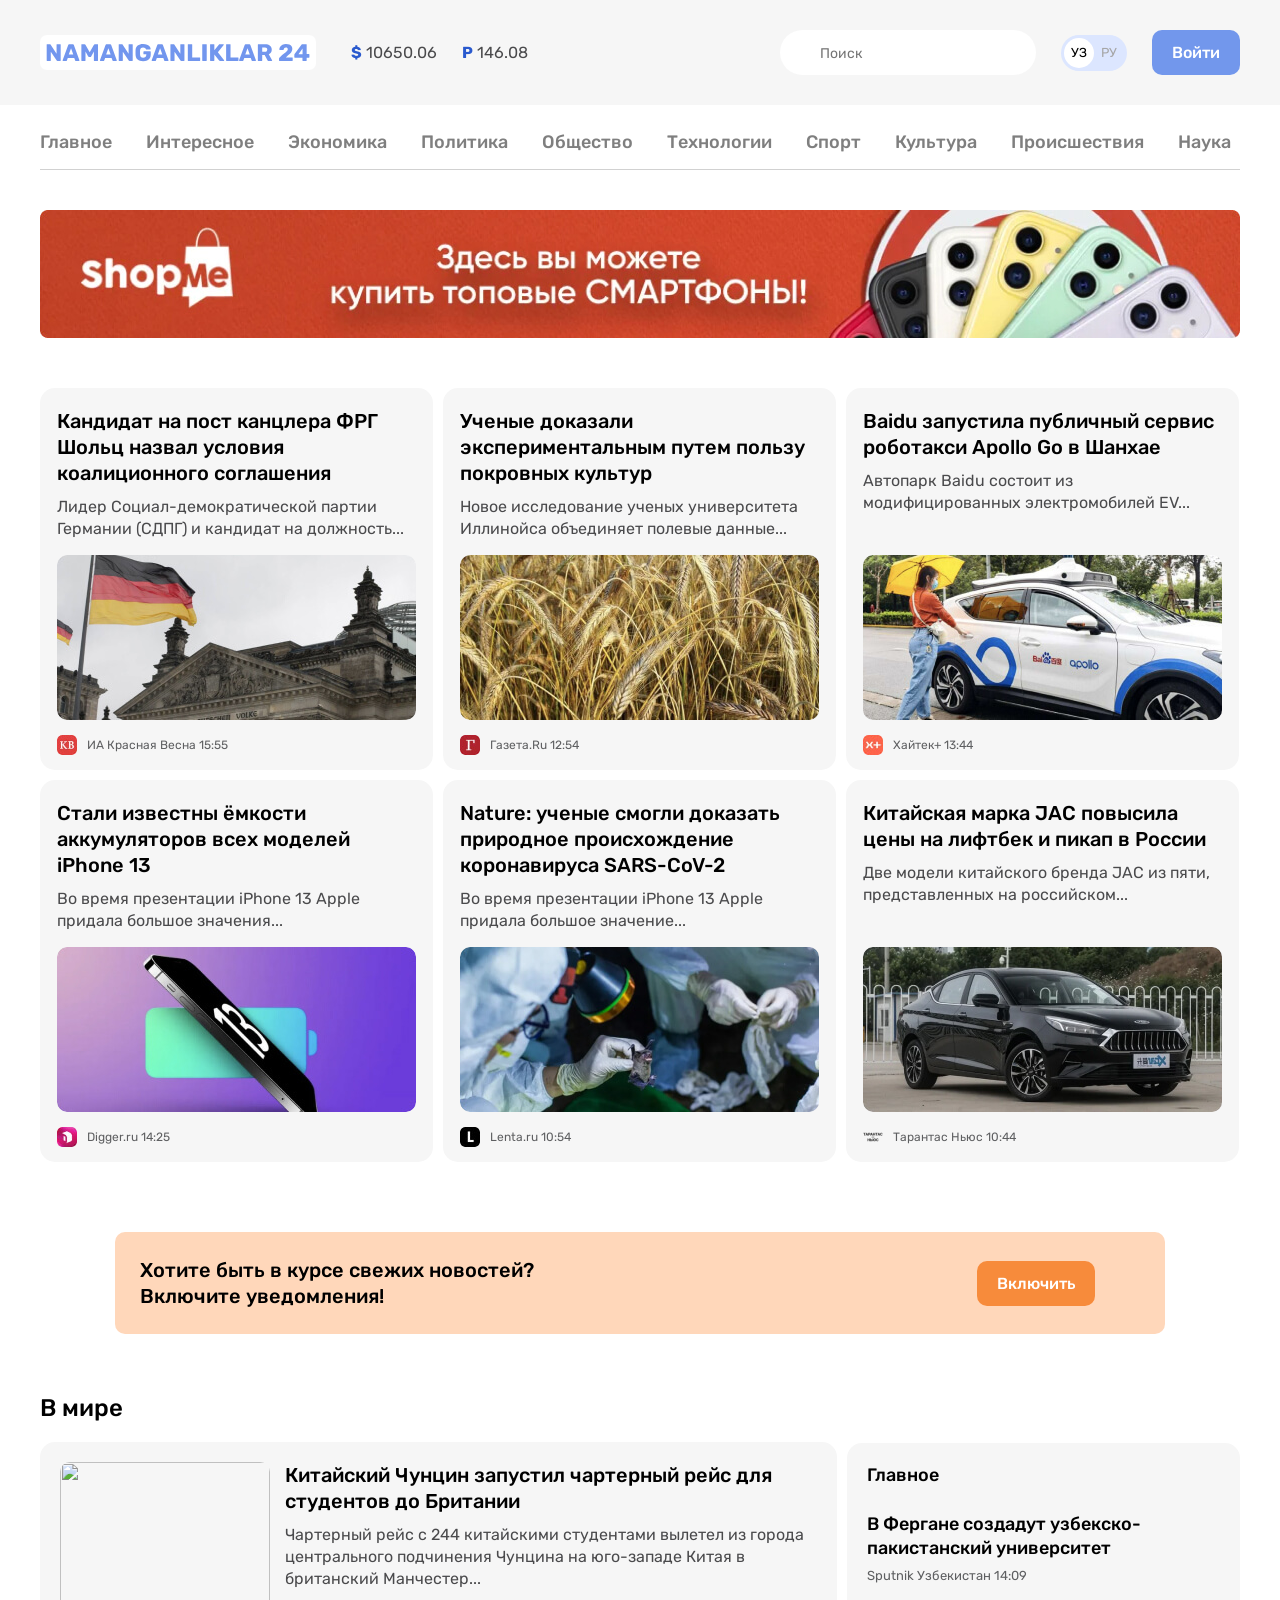
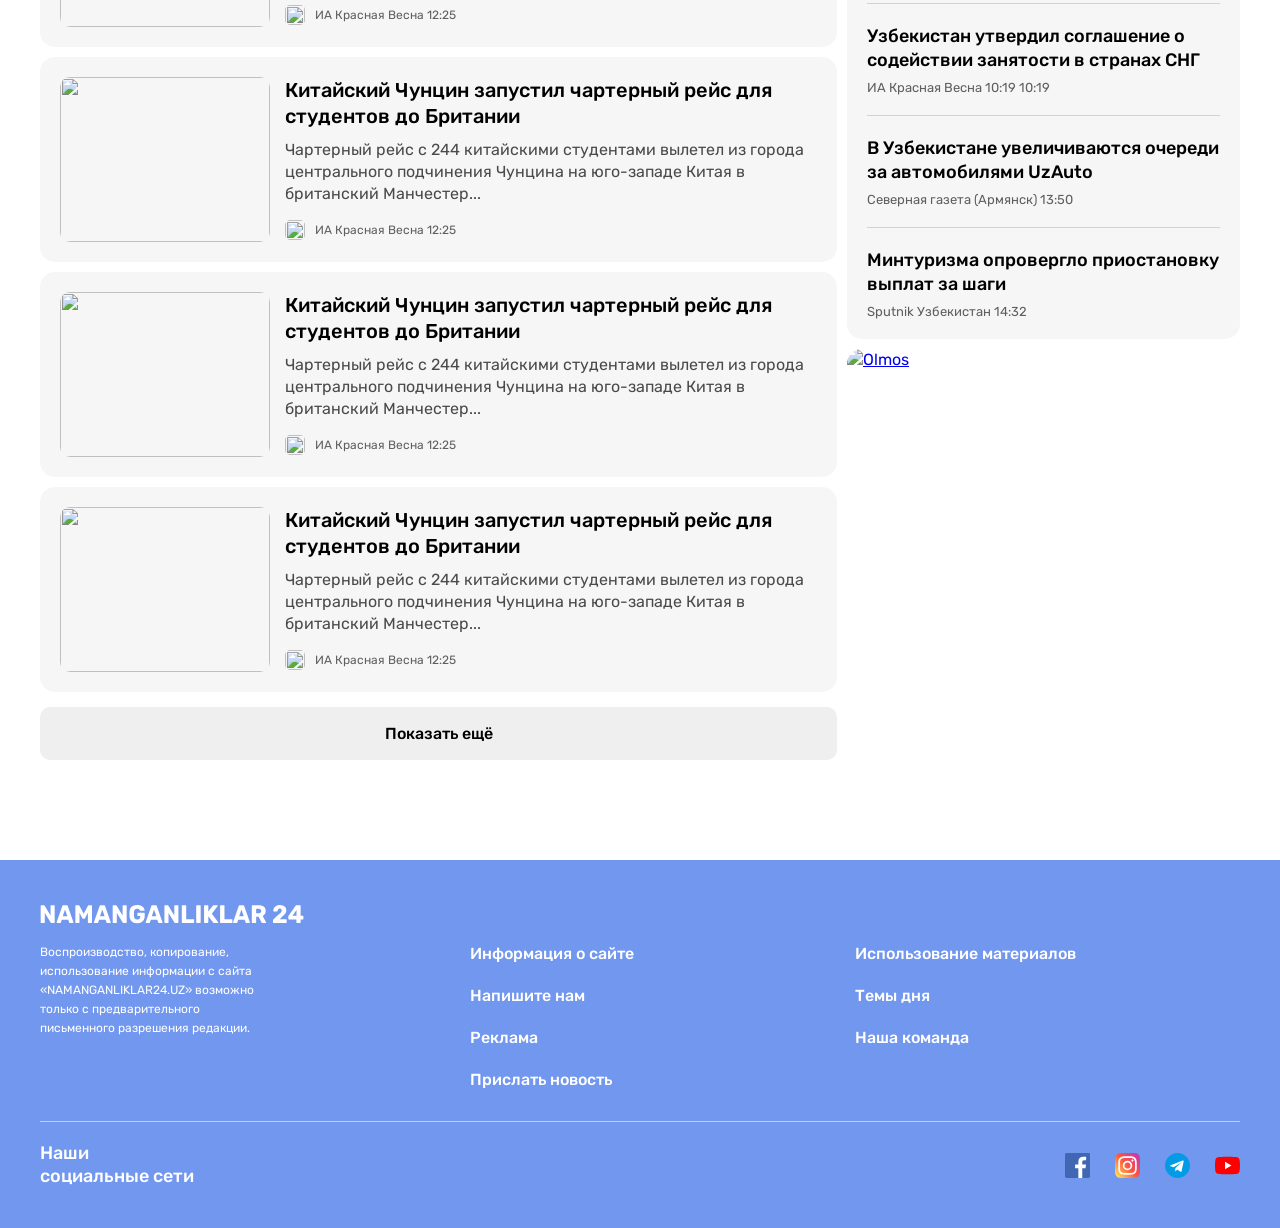
==== commit 59575bed: "Add JS setTimeout" ====
--- a/index.html
+++ b/index.html
@@ -417,7 +417,7 @@
 
 
   <!-- MODAL -->
-  <section class="modal modal-open" id="notification-modal">
+  <section class="modal" id="notification-modal">
     <div class="modal-dialog">
       <div class="modal-content">
         <h2 class="visually-hidden">Уведомления</h2>
